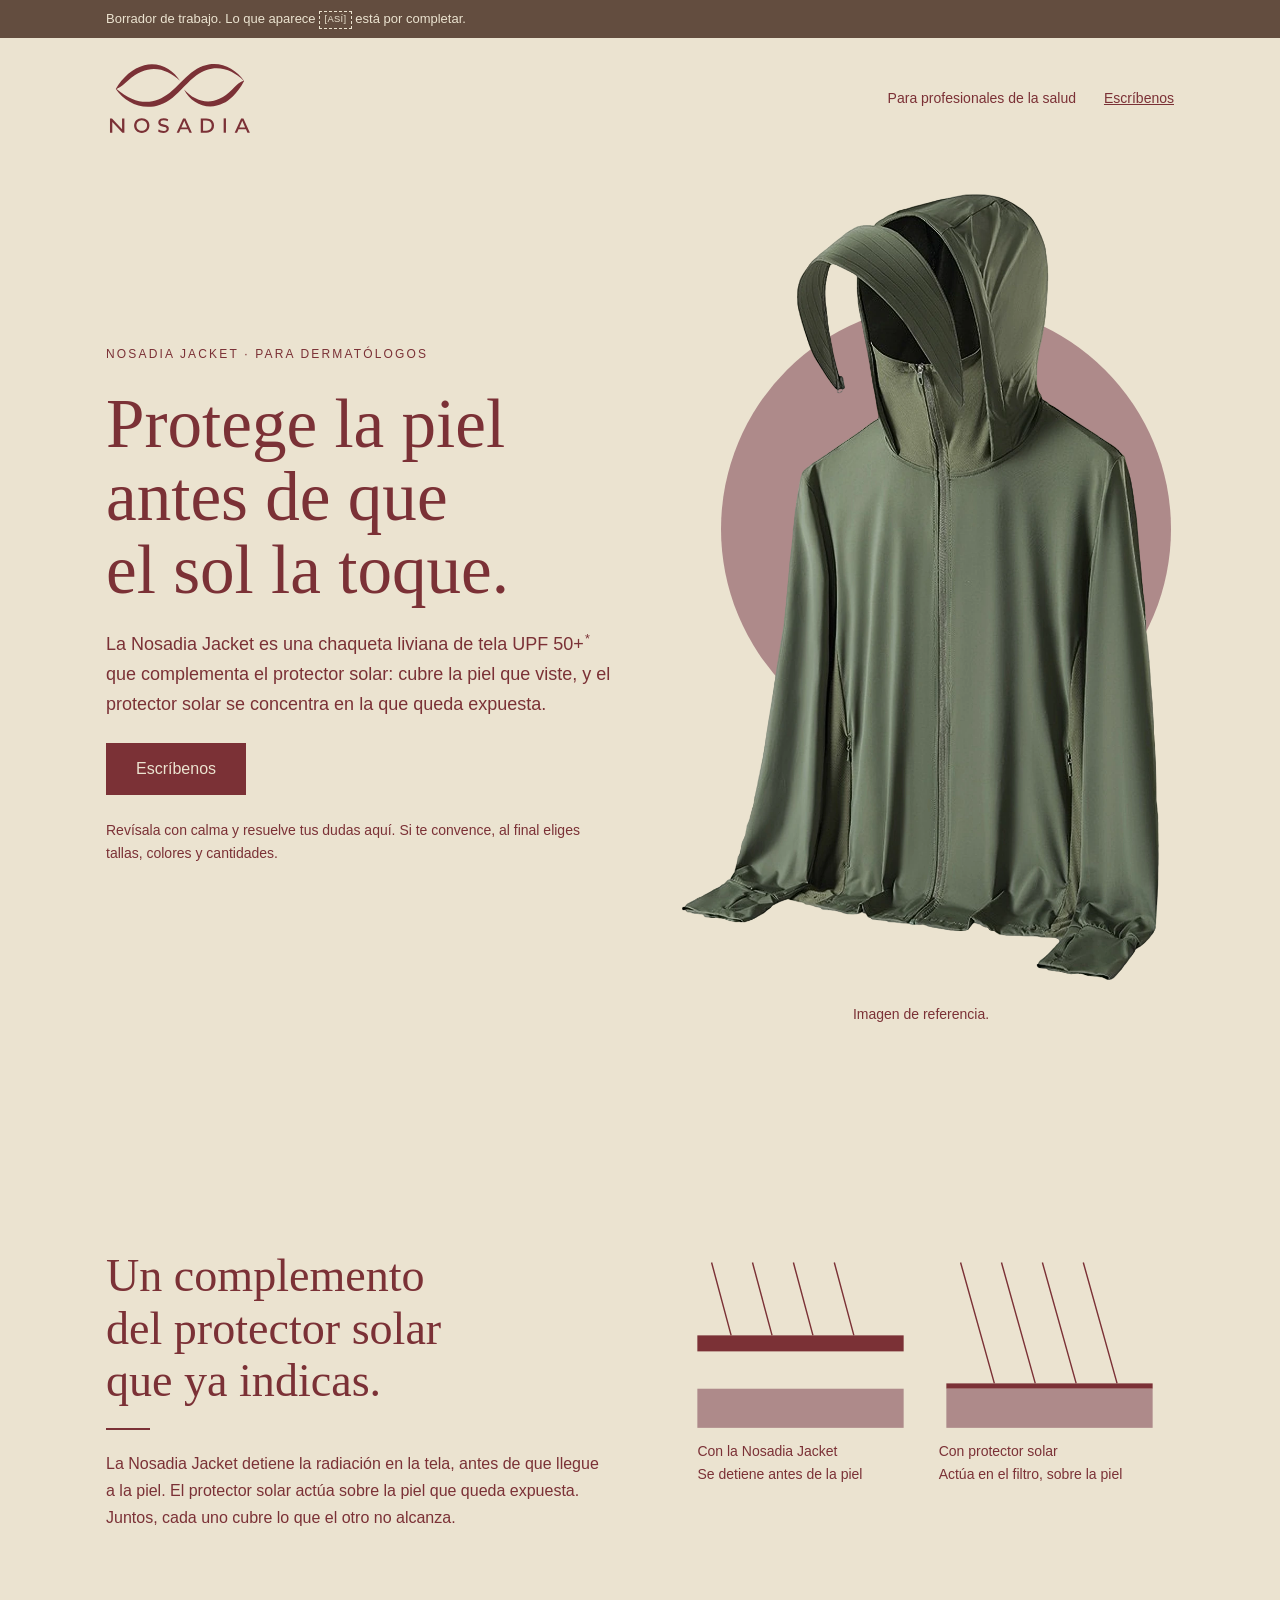
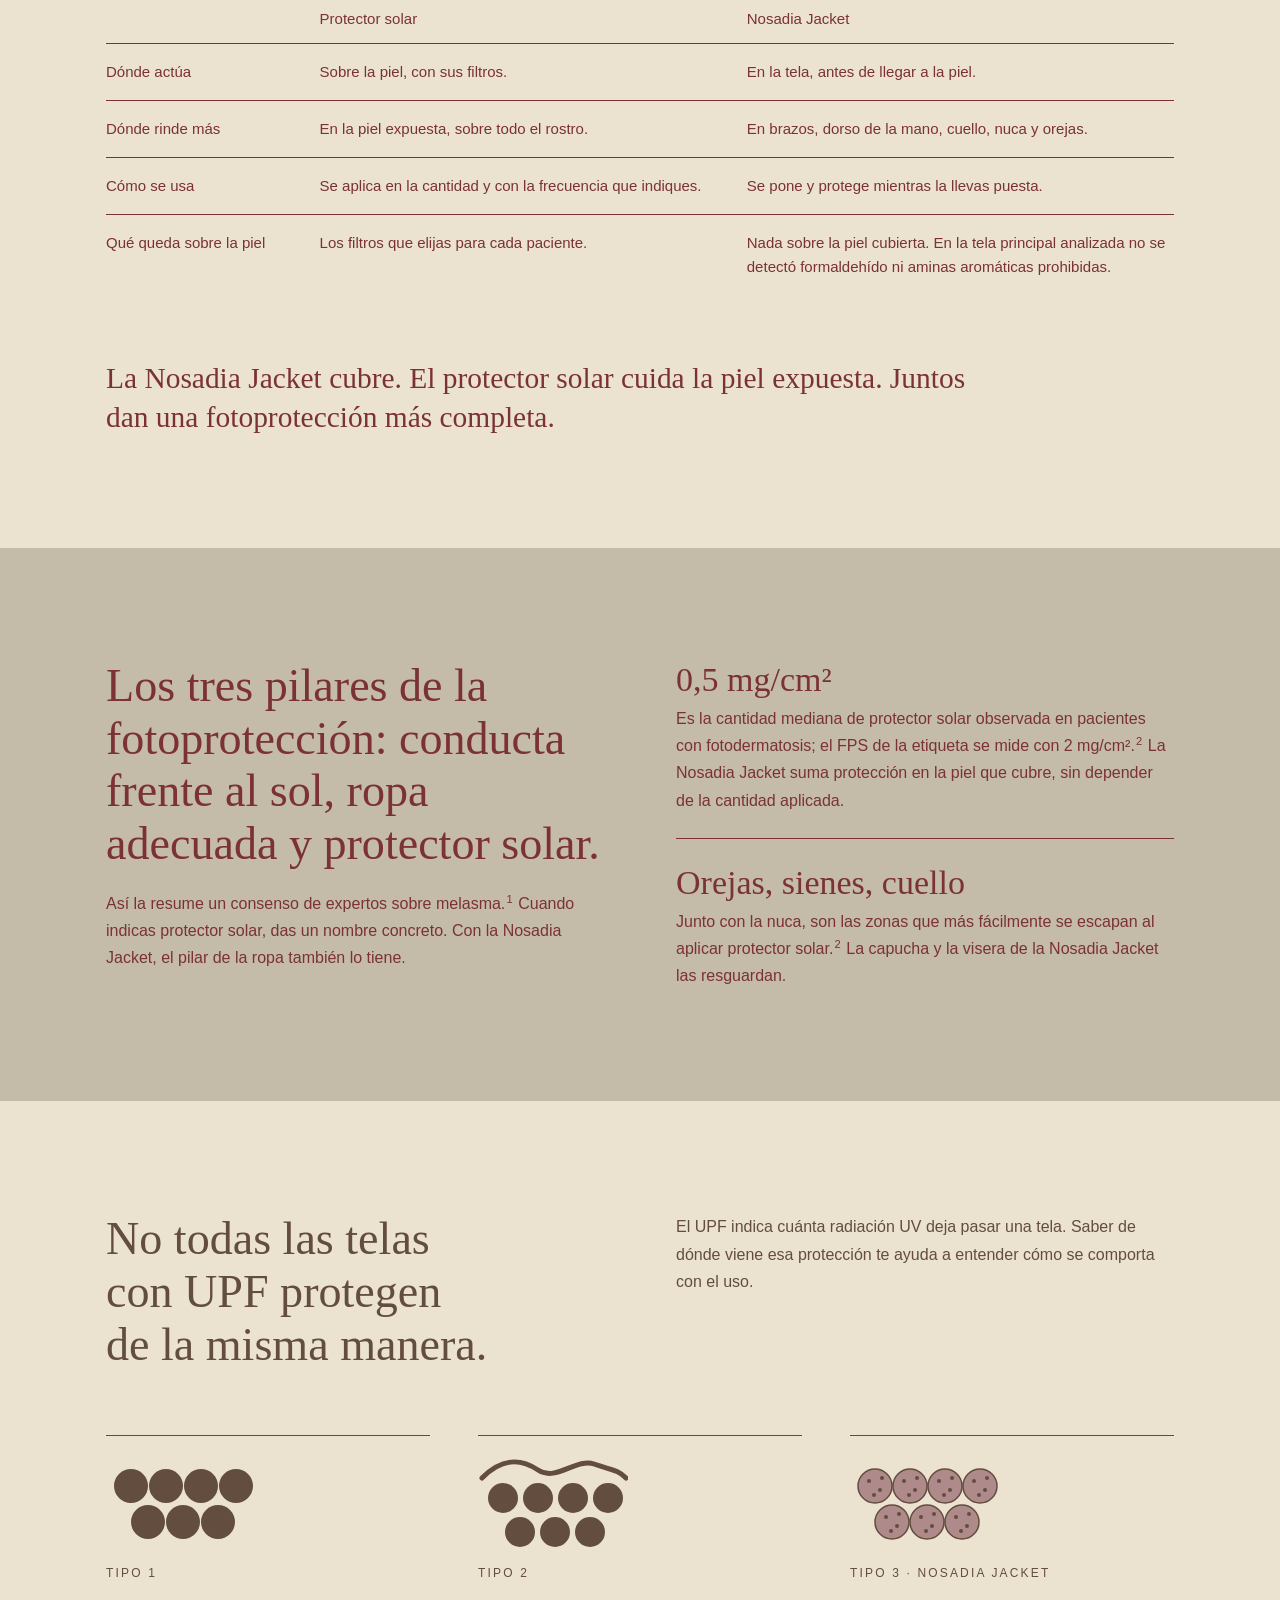
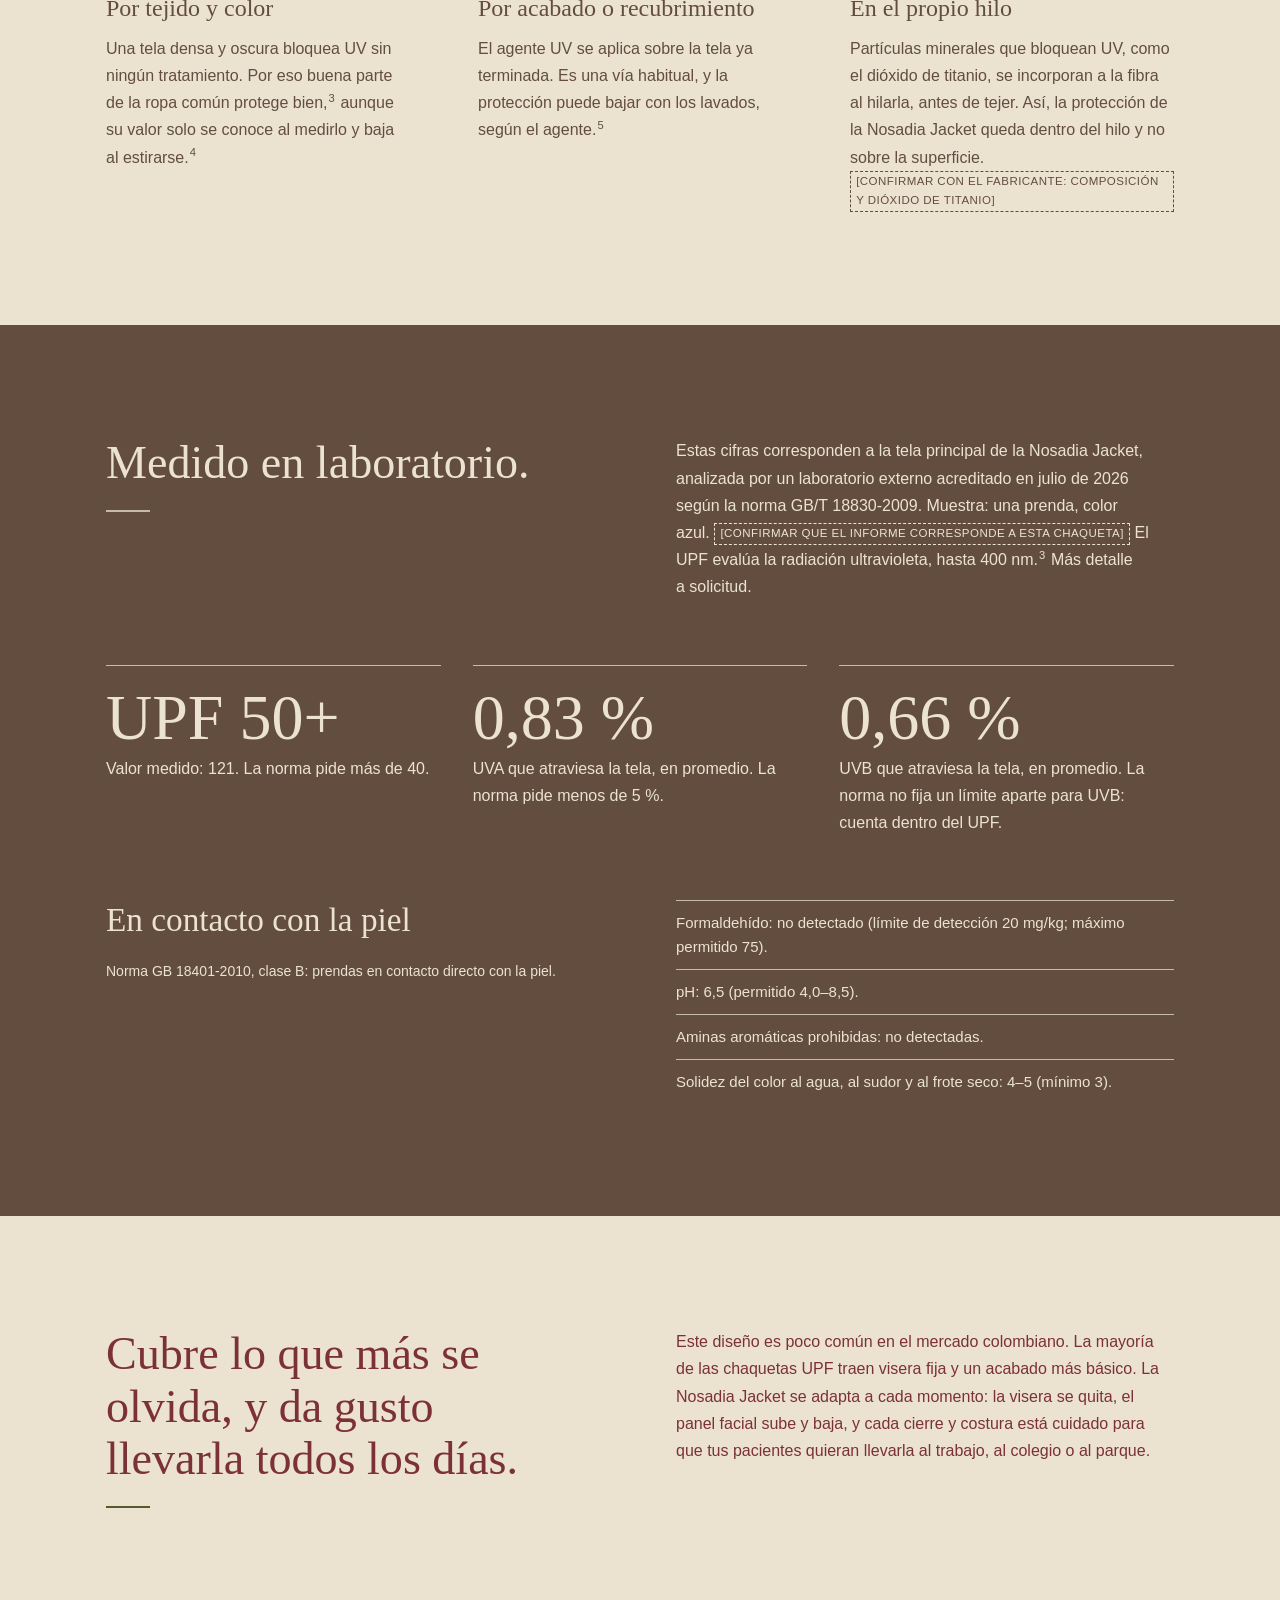
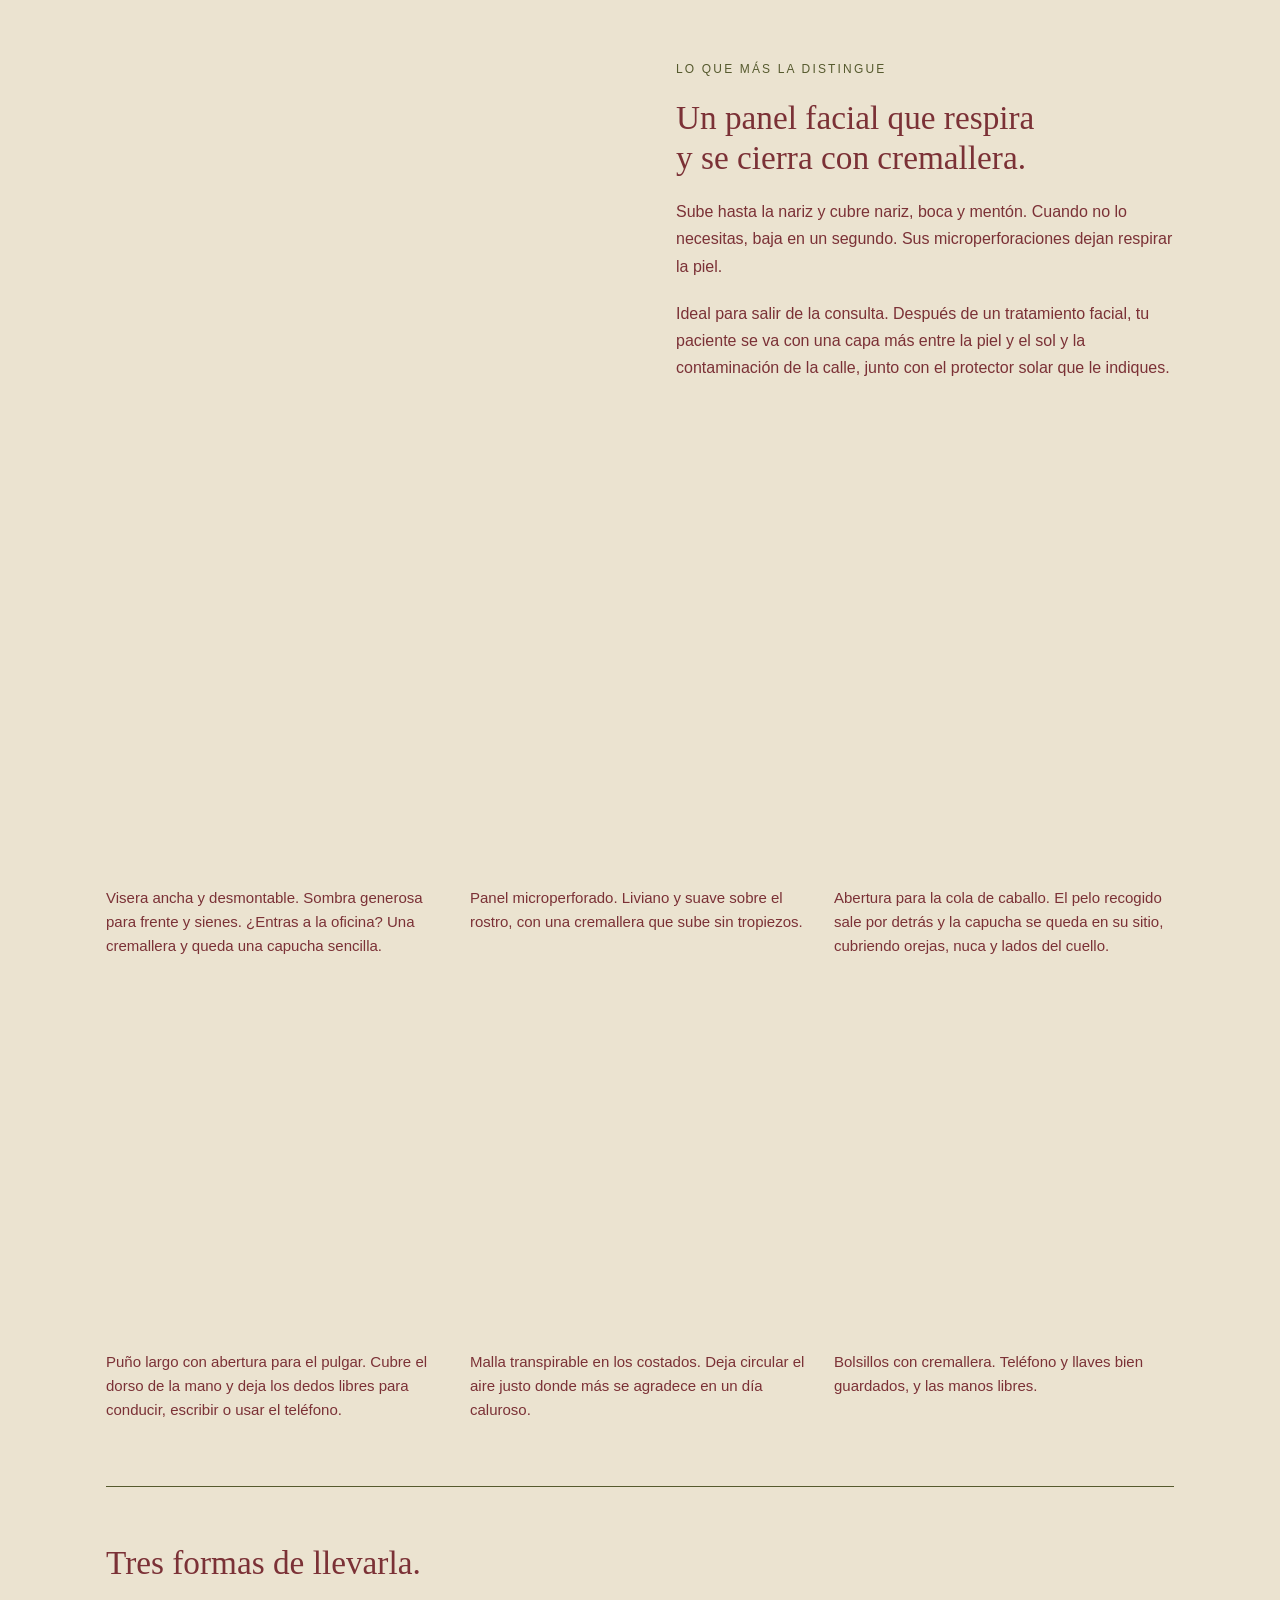
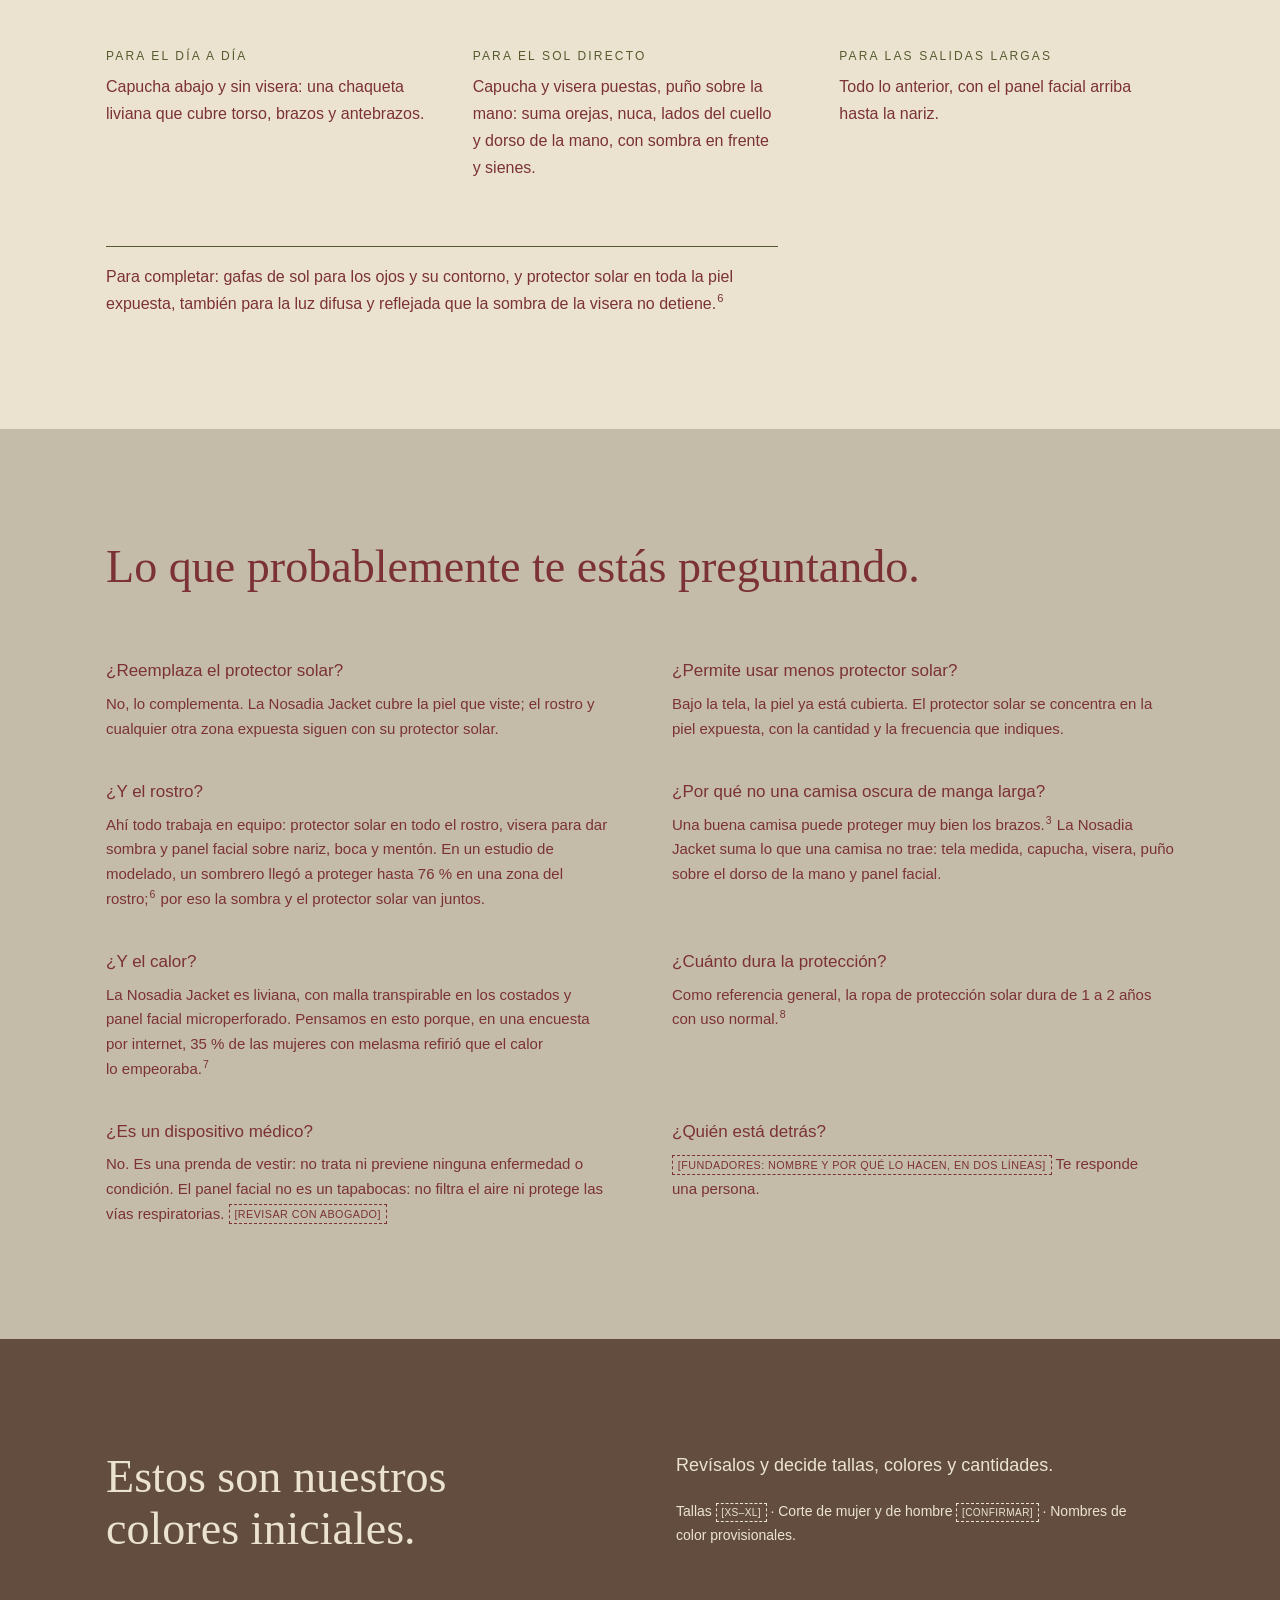
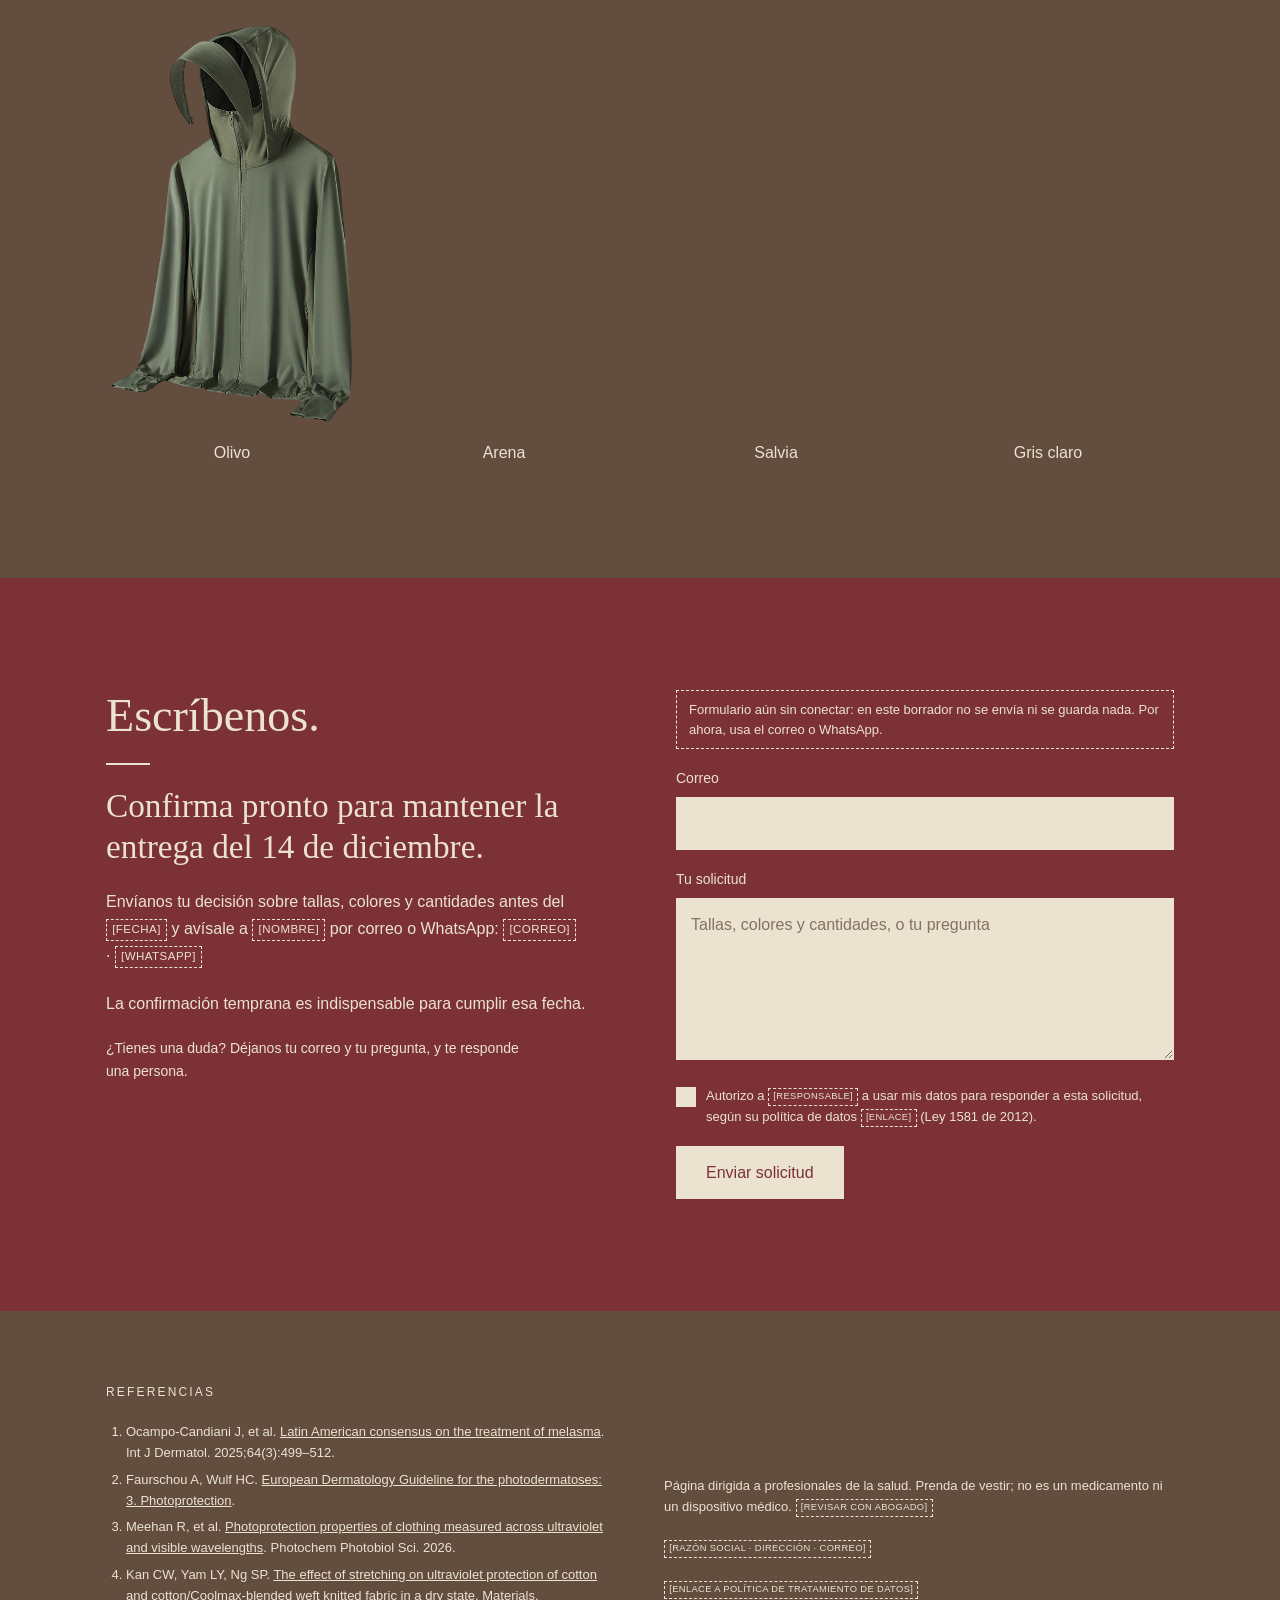
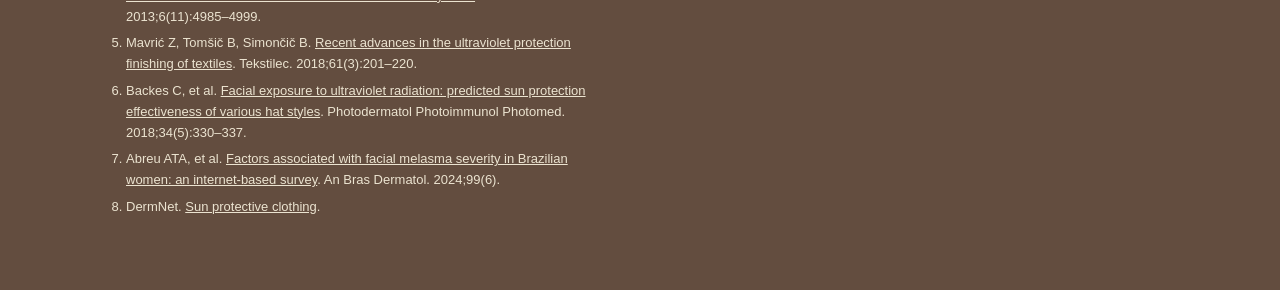
==== index.html @ ea6d2c8f "Recut the jacket photos so nothing is cut off The old cutouts shaved the outline, the hems and the c" ====
<!doctype html>
<html lang="es">
<head>
<meta charset="utf-8">
<meta name="viewport" content="width=device-width, initial-scale=1">
<meta http-equiv="Content-Security-Policy" content="default-src 'none'; style-src 'self' https://fonts.googleapis.com; font-src https://fonts.gstatic.com; img-src 'self'; base-uri 'none'; form-action 'none'">
<meta name="robots" content="noindex,nofollow,noarchive">
<title>Nosadia Jacket · Para dermatólogos · Borrador</title>
<meta name="description" content="Borrador de trabajo. La Nosadia Jacket, con tela UPF 50+, como complemento del protector solar. Para dermatólogos.">
<meta property="og:title" content="Nosadia Jacket · Para dermatólogos">
<meta property="og:description" content="Protege la piel antes de que el sol la toque. La Nosadia Jacket, un complemento del protector solar.">
<meta property="og:image" content="https://chiguirito.github.io/uv-jacket-draft/og.png">
<meta property="og:image:width" content="1200">
<meta property="og:image:height" content="630">
<meta property="og:url" content="https://chiguirito.github.io/uv-jacket-draft/">
<meta property="og:type" content="website">
<meta name="twitter:card" content="summary_large_image">
<link rel="icon" type="image/svg+xml" href="img/favicon.svg">
<link rel="preconnect" href="https://fonts.googleapis.com">
<link rel="preconnect" href="https://fonts.gstatic.com" crossorigin>
<link rel="stylesheet" href="https://fonts.googleapis.com/css2?family=Old+Standard+TT&family=Poppins:wght@400;500&display=swap">
<link rel="stylesheet" href="style.css">
</head>
<body>

<div class="draft" role="note">
  <p>Borrador de trabajo. Lo que aparece <span class="tbc">[ASÍ]</span> está por completar.</p>
</div>

<header class="site-head">
  <a href="#inicio" aria-label="Nosadia, inicio"><img src="img/logo.svg" alt="Nosadia" width="148" height="77"></a>
  <nav aria-label="Principal">
    <span>Para profesionales de la salud</span>
    <a href="#contacto">Escríbenos</a>
  </nav>
</header>

<main id="inicio">

<!-- HERO · ivory, burgundy, dusty rose -->
<section class="hero">
  <div class="hero-copy">
    <p class="label">Nosadia Jacket · Para dermatólogos</p>
    <h1>Protege la piel antes de que el sol la toque.</h1>
    <p class="lead">La Nosadia Jacket es una chaqueta liviana de tela UPF 50+<sup><a href="#datos">*</a></sup> que complementa el protector solar: cubre la piel que viste, y el protector solar se concentra en la que queda expuesta.</p>
    <a class="btn" href="#contacto">Escríbenos</a>
    <p class="small measure">Revísala con calma y resuelve tus dudas aquí. Si te convence, al final eliges tallas, colores y cantidades.</p>
  </div>
  <figure class="hero-figure">
    <div class="hero-photo">
      <img src="img/jacket-olive.webp" width="954" height="1542" alt="Nosadia Jacket en color olivo, con capucha, visera ancha y panel facial cerrado con cremallera">
    </div>
    <figcaption class="small">Imagen de referencia.</figcaption>
  </figure>
</section>

<!-- COMPLEMENT · ivory, burgundy, dusty rose -->
<section class="r-highlight" id="complemento">
  <div class="wrap stack-lg">
    <div class="split">
      <div class="stack">
        <h2 class="h2">Un complemento del protector solar que ya indicas.</h2>
        <hr class="dash">
        <p class="measure">La Nosadia Jacket detiene la radiación en la tela, antes de que llegue a la piel. El protector solar actúa sobre la piel que queda expuesta. Juntos, cada uno cubre lo que el otro no alcanza.</p>
      </div>
      <figure class="compare-fig">
        <svg viewBox="0 0 560 204" role="img" aria-label="Dos esquemas. Con la Nosadia Jacket, la radiación se detiene en la tela, antes de la piel. Con protector solar, la radiación llega hasta el filtro, sobre la piel.">
          <g stroke="#7B3136" stroke-width="1.6" fill="none">
            <path d="M40 14 62 96M86 14 108 96M132 14 154 96M178 14 200 96"></path>
            <path d="M320 14 358 150M366 14 404 150M412 14 450 150M458 14 496 150"></path>
          </g>
          <g fill="#7B3136">
            <rect x="24" y="96" width="232" height="18"></rect>
            <rect x="304" y="150" width="232" height="6"></rect>
          </g>
          <g fill="#AE8A8A">
            <rect x="24" y="156" width="232" height="44"></rect>
            <rect x="304" y="156" width="232" height="44"></rect>
          </g>
        </svg>
        <figcaption class="compare-caps small">
          <p><b>Con la Nosadia Jacket</b><br>Se detiene antes de la piel</p>
          <p><b>Con protector solar</b><br>Actúa en el filtro, sobre la piel</p>
        </figcaption>
      </figure>
    </div>

    <table class="compare">
      <thead>
        <tr><td class="corner"></td><th scope="col" class="compare-col">Protector solar</th><th scope="col" class="compare-col">Nosadia Jacket</th></tr>
      </thead>
      <tbody>
        <tr><th scope="row">Dónde actúa</th><td data-label="Protector solar">Sobre la piel, con sus filtros.</td><td data-label="Nosadia Jacket">En la tela, antes de llegar a la piel.</td></tr>
        <tr><th scope="row">Dónde rinde más</th><td data-label="Protector solar">En la piel expuesta, sobre todo el rostro.</td><td data-label="Nosadia Jacket">En brazos, dorso de la mano, cuello, nuca y orejas.</td></tr>
        <tr><th scope="row">Cómo se usa</th><td data-label="Protector solar">Se aplica en la cantidad y con la frecuencia que indiques.</td><td data-label="Nosadia Jacket">Se pone y protege mientras la llevas puesta.</td></tr>
        <tr><th scope="row">Qué queda sobre la piel</th><td data-label="Protector solar">Los filtros que elijas para cada paciente.</td><td data-label="Nosadia Jacket">Nada sobre la piel cubierta. En la tela principal analizada no se detectó formaldehído ni aminas aromáticas prohibidas.</td></tr>
      </tbody>
    </table>

    <p class="takeaway">La Nosadia Jacket cubre. El protector solar cuida la piel expuesta. Juntos dan una fotoprotección más completa.</p>
  </div>
</section>

<!-- PILLARS · oatmeal panel, burgundy -->
<section class="r-panel">
  <div class="wrap split">
    <div class="stack">
      <h2 class="h2">Los tres pilares de la fotoprotección: conducta frente al sol, ropa adecuada y protector solar.</h2>
      <p class="measure">Así la resume un consenso de expertos sobre melasma.<sup><a href="#ref-1">1</a></sup> Cuando indicas protector solar, das un nombre concreto. Con la Nosadia Jacket, el pilar de la ropa también lo tiene.</p>
    </div>
    <div>
      <div class="stat">
        <strong>0,5 mg/cm²</strong>
        <p>Es la cantidad mediana de protector solar observada en pacientes con fotodermatosis; el FPS de la etiqueta se mide con 2 mg/cm².<sup><a href="#ref-2">2</a></sup> La Nosadia Jacket suma protección en la piel que cubre, sin depender de la cantidad aplicada.</p>
      </div>
      <div class="stat">
        <strong>Orejas, sienes, cuello</strong>
        <p>Junto con la nuca, son las zonas que más fácilmente se escapan al aplicar protector solar.<sup><a href="#ref-2">2</a></sup> La capucha y la visera de la Nosadia Jacket las resguardan.</p>
      </div>
    </div>
  </div>
</section>

<!-- FABRICS · ivory, cocoa, dusty rose -->
<section class="r-soft" id="telas">
  <div class="wrap stack-lg">
    <div class="split">
      <h2 class="h2">No todas las telas con UPF protegen de la misma manera.</h2>
      <p class="measure">El UPF indica cuánta radiación UV deja pasar una tela. Saber de dónde viene esa protección te ayuda a entender cómo se comporta con el uso.</p>
    </div>
    <div class="fabrics">
      <article class="fabric">
        <svg viewBox="0 0 150 96" role="img" aria-label="Hilos sin tratamiento, muy juntos">
          <g fill="#634D3F">
            <circle cx="25" cy="30" r="17"></circle><circle cx="60" cy="30" r="17"></circle><circle cx="95" cy="30" r="17"></circle><circle cx="130" cy="30" r="17"></circle>
            <circle cx="42" cy="66" r="17"></circle><circle cx="77" cy="66" r="17"></circle><circle cx="112" cy="66" r="17"></circle>
          </g>
        </svg>
        <p class="label">Tipo 1</p>
        <h3>Por tejido y color</h3>
        <p>Una tela densa y oscura bloquea UV sin ningún tratamiento. Por eso buena parte de la ropa común protege bien,<sup><a href="#ref-3">3</a></sup> aunque su valor solo se conoce al medirlo y baja al estirarse.<sup><a href="#ref-4">4</a></sup></p>
      </article>
      <article class="fabric">
        <svg viewBox="0 0 150 96" role="img" aria-label="Hilos con una capa de recubrimiento encima de la tela">
          <path d="M4 22C24 2 42 2 60 14S98 2 116 8 140 14 148 22" fill="none" stroke="#634D3F" stroke-width="5" stroke-linecap="round"></path>
          <g fill="#634D3F">
            <circle cx="25" cy="42" r="15"></circle><circle cx="60" cy="42" r="15"></circle><circle cx="95" cy="42" r="15"></circle><circle cx="130" cy="42" r="15"></circle>
            <circle cx="42" cy="76" r="15"></circle><circle cx="77" cy="76" r="15"></circle><circle cx="112" cy="76" r="15"></circle>
          </g>
        </svg>
        <p class="label">Tipo 2</p>
        <h3>Por acabado o recubrimiento</h3>
        <p>El agente UV se aplica sobre la tela ya terminada. Es una vía habitual, y la protección puede bajar con los lavados, según el agente.<sup><a href="#ref-5">5</a></sup></p>
      </article>
      <article class="fabric">
        <svg viewBox="0 0 150 96" role="img" aria-label="Hilos con partículas minerales repartidas dentro de la fibra">
          <g fill="#AE8A8A" stroke="#634D3F" stroke-width="1.5">
            <circle cx="25" cy="30" r="17"></circle><circle cx="60" cy="30" r="17"></circle><circle cx="95" cy="30" r="17"></circle><circle cx="130" cy="30" r="17"></circle>
            <circle cx="42" cy="66" r="17"></circle><circle cx="77" cy="66" r="17"></circle><circle cx="112" cy="66" r="17"></circle>
          </g>
          <g fill="#634D3F">
            <circle cx="19" cy="25" r="2"></circle><circle cx="30" cy="34" r="2"></circle><circle cx="24" cy="39" r="2"></circle><circle cx="32" cy="22" r="2"></circle>
            <circle cx="54" cy="25" r="2"></circle><circle cx="65" cy="34" r="2"></circle><circle cx="59" cy="39" r="2"></circle><circle cx="67" cy="22" r="2"></circle>
            <circle cx="89" cy="25" r="2"></circle><circle cx="100" cy="34" r="2"></circle><circle cx="94" cy="39" r="2"></circle><circle cx="102" cy="22" r="2"></circle>
            <circle cx="124" cy="25" r="2"></circle><circle cx="135" cy="34" r="2"></circle><circle cx="129" cy="39" r="2"></circle><circle cx="137" cy="22" r="2"></circle>
            <circle cx="36" cy="61" r="2"></circle><circle cx="47" cy="70" r="2"></circle><circle cx="41" cy="75" r="2"></circle><circle cx="49" cy="58" r="2"></circle>
            <circle cx="71" cy="61" r="2"></circle><circle cx="82" cy="70" r="2"></circle><circle cx="76" cy="75" r="2"></circle><circle cx="84" cy="58" r="2"></circle>
            <circle cx="106" cy="61" r="2"></circle><circle cx="117" cy="70" r="2"></circle><circle cx="111" cy="75" r="2"></circle><circle cx="119" cy="58" r="2"></circle>
          </g>
        </svg>
        <p class="label">Tipo 3 · Nosadia Jacket</p>
        <h3>En el propio hilo</h3>
        <p>Partículas minerales que bloquean UV, como el dióxido de titanio, se incorporan a la fibra al hilarla, antes de tejer. Así, la protección de la Nosadia Jacket queda dentro del hilo y no sobre la superficie. <span class="tbc">[CONFIRMAR CON EL FABRICANTE: COMPOSICIÓN Y DIÓXIDO DE TITANIO]</span></p>
      </article>
    </div>
  </div>
</section>

<!-- DATA · cocoa, ivory, oatmeal -->
<section class="r-dark" id="datos">
  <div class="wrap stack-lg">
    <div class="split">
      <div class="stack">
        <h2 class="h2">Medido en laboratorio.</h2>
        <hr class="dash">
      </div>
      <p class="measure">Estas cifras corresponden a la tela principal de la Nosadia Jacket, analizada por un laboratorio externo acreditado en julio de 2026 según la norma GB/T 18830-2009. Muestra: una prenda, color azul. <span class="tbc">[CONFIRMAR QUE EL INFORME CORRESPONDE A ESTA CHAQUETA]</span> El UPF evalúa la radiación ultravioleta, hasta 400 nm.<sup><a href="#ref-3">3</a></sup> Más detalle a solicitud.</p>
    </div>

    <div class="figures">
      <div class="figure"><strong>UPF 50+</strong><p>Valor medido: 121. La norma pide más de 40.</p></div>
      <div class="figure"><strong>0,83&nbsp;%</strong><p>UVA que atraviesa la tela, en promedio. La norma pide menos de 5&nbsp;%.</p></div>
      <div class="figure"><strong>0,66&nbsp;%</strong><p>UVB que atraviesa la tela, en promedio. La norma no fija un límite aparte para UVB: cuenta dentro del UPF.</p></div>
    </div>

    <div class="split">
      <div class="stack">
        <h3 class="h3">En contacto con la piel</h3>
        <p class="small">Norma GB 18401-2010, clase B: prendas en contacto directo con la piel.</p>
      </div>
      <ul class="list">
        <li><b>Formaldehído:</b> no detectado (límite de detección 20 mg/kg; máximo permitido 75).</li>
        <li><b>pH:</b> 6,5 (permitido 4,0–8,5).</li>
        <li><b>Aminas aromáticas prohibidas:</b> no detectadas.</li>
        <li><b>Solidez del color al agua, al sudor y al frote seco:</b> 4–5 (mínimo 3).</li>
      </ul>
    </div>
  </div>
</section>

<!-- DESIGN · ivory, burgundy, olive -->
<section class="r-standard" id="cobertura">
  <div class="wrap stack-lg">
    <div class="split">
      <div class="stack">
        <h2 class="h2">Cubre lo que más se olvida, y da gusto llevarla todos los días.</h2>
        <hr class="dash">
      </div>
      <div class="stack">
        <p class="measure">Este diseño es poco común en el mercado colombiano. La mayoría de las chaquetas UPF traen visera fija y un acabado más básico. La Nosadia Jacket se adapta a cada momento: la visera se quita, el panel facial sube y baja, y cada cierre y costura está cuidado para que tus pacientes quieran llevarla al trabajo, al colegio o al parque.</p>
      </div>
    </div>

    <div class="split center panel-feature">
      <figure>
        <img src="img/worn-panel.webp" width="1024" height="1024" loading="lazy" alt="Mujer con la Nosadia Jacket en gris claro: levanta la visera con la mano, el pulgar pasa por la abertura del puño, el panel facial está cerrado hasta la nariz y la cola de caballo sale por detrás de la capucha">
      </figure>
      <div class="stack">
        <p class="label">Lo que más la distingue</p>
        <h3 class="h3">Un panel facial que respira y se cierra con cremallera.</h3>
        <p class="measure">Sube hasta la nariz y cubre nariz, boca y mentón. Cuando no lo necesitas, baja en un segundo. Sus microperforaciones dejan respirar la piel.</p>
        <p class="measure"><b>Ideal para salir de la consulta.</b> Después de un tratamiento facial, tu paciente se va con una capa más entre la piel y el sol y la contaminación de la calle, junto con el protector solar que le indiques.</p>
      </div>
    </div>

    <div class="details">
      <figure class="detail">
        <img src="img/detail-brim.webp" width="800" height="800" loading="lazy" alt="Visera ancha unida a la capucha con una cremallera">
        <figcaption><b>Visera ancha y desmontable.</b> Sombra generosa para frente y sienes. ¿Entras a la oficina? Una cremallera y queda una capucha sencilla.</figcaption>
      </figure>
      <figure class="detail">
        <img src="img/detail-panel.webp" width="800" height="800" loading="lazy" alt="Tela microperforada del panel facial, junto a la cremallera">
        <figcaption><b>Panel microperforado.</b> Liviano y suave sobre el rostro, con una cremallera que sube sin tropiezos.</figcaption>
      </figure>
      <figure class="detail">
        <img src="img/detail-ponytail.webp" width="800" height="800" loading="lazy" alt="Abertura con cremallera en la parte posterior de la capucha">
        <figcaption><b>Abertura para la cola de caballo.</b> El pelo recogido sale por detrás y la capucha se queda en su sitio, cubriendo orejas, nuca y lados del cuello.</figcaption>
      </figure>
      <figure class="detail">
        <img src="img/detail-cuff.webp" width="800" height="800" loading="lazy" alt="Puño largo con abertura para el pulgar">
        <figcaption><b>Puño largo con abertura para el pulgar.</b> Cubre el dorso de la mano y deja los dedos libres para conducir, escribir o usar el teléfono.</figcaption>
      </figure>
      <figure class="detail">
        <img src="img/detail-mesh.webp" width="800" height="800" loading="lazy" alt="Malla transpirable en el costado de la chaqueta, junto al cierre del bolsillo">
        <figcaption><b>Malla transpirable en los costados.</b> Deja circular el aire justo donde más se agradece en un día caluroso.</figcaption>
      </figure>
      <figure class="detail">
        <img src="img/detail-pocket.webp" width="800" height="800" loading="lazy" alt="Bolsillo con cremallera abierto, entre la tela lisa y la malla">
        <figcaption><b>Bolsillos con cremallera.</b> Teléfono y llaves bien guardados, y las manos libres.</figcaption>
      </figure>
    </div>

    <div class="stack-lg ways-block" id="niveles">
      <h3 class="h3">Tres formas de llevarla.</h3>
      <div class="ways">
        <div class="stack-sm">
          <p class="label">Para el día a día</p>
          <p>Capucha abajo y sin visera: una chaqueta liviana que cubre torso, brazos y antebrazos.</p>
        </div>
        <div class="stack-sm">
          <p class="label">Para el sol directo</p>
          <p>Capucha y visera puestas, puño sobre la mano: suma orejas, nuca, lados del cuello y dorso de la mano, con sombra en frente y sienes.</p>
        </div>
        <div class="stack-sm">
          <p class="label">Para las salidas largas</p>
          <p>Todo lo anterior, con el panel facial arriba hasta la nariz.</p>
        </div>
      </div>
      <p class="caveat"><b>Para completar:</b> gafas de sol para los ojos y su contorno, y protector solar en toda la piel expuesta, también para la luz difusa y reflejada que la sombra de la visera no detiene.<sup><a href="#ref-6">6</a></sup></p>
    </div>
  </div>
</section>

<!-- QUESTIONS · oatmeal panel, burgundy -->
<section class="r-panel" id="preguntas">
  <div class="wrap stack-lg">
    <h2 class="h2">Lo que probablemente te estás preguntando.</h2>
    <div class="qa">
      <div>
        <h3>¿Reemplaza el protector solar?</h3>
        <p>No, lo complementa. La Nosadia Jacket cubre la piel que viste; el rostro y cualquier otra zona expuesta siguen con su protector solar.</p>
      </div>
      <div>
        <h3>¿Permite usar menos protector solar?</h3>
        <p>Bajo la tela, la piel ya está cubierta. El protector solar se concentra en la piel expuesta, con la cantidad y la frecuencia que indiques.</p>
      </div>
      <div>
        <h3>¿Y el rostro?</h3>
        <p>Ahí todo trabaja en equipo: protector solar en todo el rostro, visera para dar sombra y panel facial sobre nariz, boca y mentón. En un estudio de modelado, un sombrero llegó a proteger hasta 76&nbsp;% en una zona del rostro;<sup><a href="#ref-6">6</a></sup> por eso la sombra y el protector solar van juntos.</p>
      </div>
      <div>
        <h3>¿Por qué no una camisa oscura de manga larga?</h3>
        <p>Una buena camisa puede proteger muy bien los brazos.<sup><a href="#ref-3">3</a></sup> La Nosadia Jacket suma lo que una camisa no trae: tela medida, capucha, visera, puño sobre el dorso de la mano y panel facial.</p>
      </div>
      <div>
        <h3>¿Y el calor?</h3>
        <p>La Nosadia Jacket es liviana, con malla transpirable en los costados y panel facial microperforado. Pensamos en esto porque, en una encuesta por internet, 35&nbsp;% de las mujeres con melasma refirió que el calor lo empeoraba.<sup><a href="#ref-7">7</a></sup></p>
      </div>
      <div>
        <h3>¿Cuánto dura la protección?</h3>
        <p>Como referencia general, la ropa de protección solar dura de 1 a 2 años con uso normal.<sup><a href="#ref-8">8</a></sup></p>
      </div>
      <div>
        <h3>¿Es un dispositivo médico?</h3>
        <p>No. Es una prenda de vestir: no trata ni previene ninguna enfermedad o condición. El panel facial no es un tapabocas: no filtra el aire ni protege las vías respiratorias. <span class="tbc">[REVISAR CON ABOGADO]</span></p>
      </div>
      <div>
        <h3>¿Quién está detrás?</h3>
        <p><span class="tbc">[FUNDADORES: NOMBRE Y POR QUÉ LO HACEN, EN DOS LÍNEAS]</span> Te responde una persona.</p>
      </div>
    </div>
  </div>
</section>

<!-- COLOURS · cocoa, ivory, oatmeal -->
<section class="r-dark" id="colores">
  <div class="wrap stack-lg">
    <div class="split">
      <h2 class="h2">Estos son nuestros colores iniciales.</h2>
      <div class="stack">
        <p class="lead">Revísalos y decide tallas, colores y cantidades.</p>
        <p class="small">Tallas <span class="tbc">[XS–XL]</span> · Corte de mujer y de hombre <span class="tbc">[CONFIRMAR]</span> · Nombres de color provisionales.</p>
      </div>
    </div>
    <div class="colours">
      <figure class="colour"><img src="img/jacket-olive.webp" width="954" height="1542" loading="lazy" alt="Nosadia Jacket color olivo"><figcaption>Olivo</figcaption></figure>
      <figure class="colour"><img src="img/jacket-sand.webp" width="954" height="1542" loading="lazy" alt="Nosadia Jacket color arena"><figcaption>Arena</figcaption></figure>
      <figure class="colour"><img src="img/jacket-sage.webp" width="954" height="1542" loading="lazy" alt="Nosadia Jacket color salvia"><figcaption>Salvia</figcaption></figure>
      <figure class="colour"><img src="img/jacket-grey.webp" width="954" height="1542" loading="lazy" alt="Nosadia Jacket color gris claro"><figcaption>Gris claro</figcaption></figure>
    </div>
  </div>
</section>

<!-- CONTACT · burgundy, ivory -->
<section class="r-contact" id="contacto">
  <div class="wrap split">
    <div class="stack">
      <h2 class="h2">Escríbenos.</h2>
      <hr class="dash">
      <p class="deadline">Confirma pronto para mantener la entrega del 14 de diciembre.</p>
      <p class="measure">Envíanos tu decisión sobre tallas, colores y cantidades antes del <span class="tbc">[FECHA]</span> y avísale a <span class="tbc">[NOMBRE]</span> por correo o WhatsApp: <span class="tbc">[CORREO]</span> · <span class="tbc">[WHATSAPP]</span></p>
      <p class="measure">La confirmación temprana es indispensable para cumplir esa fecha.</p>
      <p class="small measure">¿Tienes una duda? Déjanos tu correo y tu pregunta, y te responde una persona.</p>
    </div>
    <form aria-label="Formulario de contacto (aún sin conectar)">
      <p class="inactive">Formulario aún sin conectar: en este borrador no se envía ni se guarda nada. Por ahora, usa el correo o WhatsApp.</p>
      <div><label class="lab" for="f-mail">Correo</label><input class="field" id="f-mail" type="email" autocomplete="off" required></div>
      <div><label class="lab" for="f-text">Tu solicitud</label><textarea class="field" id="f-text" rows="5" placeholder="Tallas, colores y cantidades, o tu pregunta" required></textarea></div>
      <label class="consent" for="f-ok"><input id="f-ok" type="checkbox" required><span>Autorizo a <span class="tbc">[RESPONSABLE]</span> a usar mis datos para responder a esta solicitud, según su política de datos <span class="tbc">[ENLACE]</span> (Ley 1581 de 2012).</span></label>
      <button class="submit" type="button" aria-disabled="true">Enviar solicitud</button>
    </form>
  </div>
</section>

</main>

<footer class="site-foot">
  <div class="inner">
    <div class="stack">
      <h2>Referencias</h2>
      <ol>
        <li id="ref-1">Ocampo-Candiani J, et al. <a href="https://pubmed.ncbi.nlm.nih.gov/39415312/" rel="noopener">Latin American consensus on the treatment of melasma</a>. Int J Dermatol. 2025;64(3):499–512.</li>
        <li id="ref-2">Faurschou A, Wulf HC. <a href="https://www.guidelines.edf.one//uploads/attachments/cl263m8d700jplajnu2zd6jfd-photodermatoses-2010-photoprotection-gl.pdf" rel="noopener">European Dermatology Guideline for the photodermatoses: 3. Photoprotection</a>.</li>
        <li id="ref-3">Meehan R, et al. <a href="https://link.springer.com/article/10.1007/s43630-026-00997-8" rel="noopener">Photoprotection properties of clothing measured across ultraviolet and visible wavelengths</a>. Photochem Photobiol Sci. 2026.</li>
        <li id="ref-4">Kan CW, Yam LY, Ng SP. <a href="https://pmc.ncbi.nlm.nih.gov/articles/PMC5452796" rel="noopener">The effect of stretching on ultraviolet protection of cotton and cotton/Coolmax-blended weft knitted fabric in a dry state</a>. Materials. 2013;6(11):4985–4999.</li>
        <li id="ref-5">Mavrić Z, Tomšič B, Simončič B. <a href="https://doaj.org/article/4a0902d13247456e845444d9d10d05ba" rel="noopener">Recent advances in the ultraviolet protection finishing of textiles</a>. Tekstilec. 2018;61(3):201–220.</li>
        <li id="ref-6">Backes C, et al. <a href="https://researchportal.lih.lu/en/publications/facial-exposure-to-ultraviolet-radiation-predicted-sun-protection/" rel="noopener">Facial exposure to ultraviolet radiation: predicted sun protection effectiveness of various hat styles</a>. Photodermatol Photoimmunol Photomed. 2018;34(5):330–337.</li>
        <li id="ref-7">Abreu ATA, et al. <a href="https://new.scielo.br/j/abd/a/LGWmq3KcDpvDxTyfcsRMs6j/?lang=en" rel="noopener">Factors associated with facial melasma severity in Brazilian women: an internet-based survey</a>. An Bras Dermatol. 2024;99(6).</li>
        <li id="ref-8">DermNet. <a href="https://dermnetnz.org/topics/sun-protective-clothing" rel="noopener">Sun protective clothing</a>.</li>
      </ol>
    </div>
    <div class="stack">
      <img src="img/logo-ivory.svg" alt="Nosadia" width="140" height="73" loading="lazy">
      <p>Página dirigida a profesionales de la salud. Prenda de vestir; no es un medicamento ni un dispositivo médico. <span class="tbc">[REVISAR CON ABOGADO]</span></p>
      <p><span class="tbc">[RAZÓN SOCIAL · DIRECCIÓN · CORREO]</span></p>
      <p><span class="tbc">[ENLACE A POLÍTICA DE TRATAMIENTO DE DATOS]</span></p>
    </div>
  </div>
</footer>

</body>
</html>
---- style.css ----
/* Nosadia palette guide v1.1. One approved three-colour recipe per section.
   Text only in burgundy, cocoa or olive on light grounds, ivory on dark ones.
   Dusty rose and oatmeal are shapes and panels, never text. No pure black or white. */
:root{
  --burgundy:#7B3136; --olive:#565A2E; --cocoa:#634D3F; --ivory:#EBE3D0;
  --rose:#AE8A8A; --oatmeal:#C4BCA9;
  --pad:clamp(20px,5vw,56px); --sect:clamp(64px,9vw,112px);
  --serif:"Old Standard TT",Didot,"Bodoni 72",Georgia,serif;
  --sans:Poppins,"Helvetica Neue",Arial,sans-serif;
}
*{box-sizing:border-box}
html{scroll-behavior:smooth;-webkit-text-size-adjust:100%}
@media (prefers-reduced-motion:reduce){html{scroll-behavior:auto}}
body{margin:0;background:var(--ivory);color:var(--burgundy);font:400 16px/1.7 var(--sans)}
a{color:inherit}
h1,h2,h3{font-weight:400;margin:0;text-wrap:balance}
p{margin:0;text-wrap:pretty}
img,svg{display:block;max-width:100%;height:auto}
figure{margin:0}
:focus-visible{outline:2px solid currentColor;outline-offset:3px}
.svg-defs{position:absolute;width:0;height:0;overflow:hidden}

.tbc{display:inline-block;border:1px dashed currentColor;padding:0 .45em;font-size:.72em;line-height:1.7;letter-spacing:.04em;vertical-align:.08em}
sup{line-height:0;font-size:.7em}
sup a{text-decoration:none;padding:0 .1em}
sup a:hover{text-decoration:underline}

.wrap{max-width:1180px;margin:0 auto;padding:var(--sect) var(--pad)}
.stack{display:flex;flex-direction:column;gap:20px}
.stack-lg{display:flex;flex-direction:column;gap:clamp(40px,6vw,64px)}
.split{display:grid;grid-template-columns:repeat(auto-fit,minmax(min(400px,100%),1fr));gap:clamp(32px,6vw,72px)}
.split.center{align-items:center}
.h2{font-family:var(--serif);font-size:clamp(2rem,3.6vw,3.1rem);line-height:1.14}
.h3{font-family:var(--serif);font-size:clamp(1.6rem,2.6vw,2.2rem);line-height:1.2}
.dash{width:44px;height:2px;background:currentColor;border:0;margin:0}
.label{font-size:12px;font-weight:500;letter-spacing:.18em;text-transform:uppercase;line-height:1.5}
.measure{max-width:34em}
.small{font-size:14px;line-height:1.65}

/* Section recipes */
.r-standard{background:var(--ivory);color:var(--burgundy)}
.r-standard .label,.r-standard .dash{color:var(--olive)}
.r-highlight{background:var(--ivory);color:var(--burgundy)}
.r-soft{background:var(--ivory);color:var(--cocoa)}
.r-panel{background:var(--oatmeal);color:var(--burgundy)}
.r-dark{background:var(--cocoa);color:var(--ivory)}
.r-dark .dash{color:var(--oatmeal)}
.r-contact{background:var(--burgundy);color:var(--ivory)}

/* Draft banner */
.draft{background:var(--cocoa);color:var(--ivory);font-size:13px;line-height:1.5}
.draft p{max-width:1180px;margin:0 auto;padding:9px var(--pad)}

/* Header */
.site-head{max-width:1180px;margin:0 auto;padding:22px var(--pad);display:flex;flex-wrap:wrap;gap:10px 28px;align-items:center;justify-content:space-between}
.site-head img{width:148px}
.site-head nav{display:flex;flex-wrap:wrap;gap:0 28px;align-items:center;font-size:14px}
.site-head a{font-weight:500;min-height:44px;display:inline-flex;align-items:center}

/* Hero */
.hero{max-width:1180px;margin:0 auto;padding:clamp(8px,2vw,24px) var(--pad) var(--sect);display:grid;grid-template-columns:repeat(auto-fit,minmax(min(440px,100%),1fr));gap:clamp(24px,5vw,56px);align-items:center}
.hero-copy{display:flex;flex-direction:column;gap:24px}
.hero h1{font-family:var(--serif);font-size:clamp(2.6rem,5.4vw,4.6rem);line-height:1.06}
.lead{font-size:18px;line-height:1.65;max-width:30em}
.btn{display:inline-flex;align-items:center;justify-content:center;min-height:50px;padding:12px 30px;background:var(--burgundy);color:var(--ivory);font-weight:500;text-decoration:none;align-self:flex-start}
.btn:hover{background:var(--cocoa)}
.hero-figure{position:relative;display:flex;flex-direction:column;align-items:center;gap:12px}
.hero-photo{position:relative;width:min(100%,500px)}
.hero-photo::before{content:"";position:absolute;left:10%;right:0;top:15%;aspect-ratio:1;border-radius:50%;background:var(--rose)}
.hero-photo img{position:relative;width:100%}

/* Complement */
.compare-fig svg{width:100%}
.compare-caps{display:grid;grid-template-columns:1fr 1fr;gap:6%;padding:8px 4.3% 0}
table{width:100%;border-collapse:collapse;font-size:15px;line-height:1.6}
th{text-align:left;font-weight:500;vertical-align:bottom;padding:12px 18px 12px 0}
td{vertical-align:top;padding:16px 18px 16px 0;border-top:1px solid currentColor}
tbody th{border-top:1px solid currentColor;vertical-align:top;padding-top:16px;width:20%}
th:last-child,td:last-child{padding-right:0}
td.corner{border:0}
.compare-col{width:40%}
.takeaway{font-family:var(--serif);font-size:clamp(1.4rem,2.3vw,1.9rem);line-height:1.3;max-width:30em}
@media (max-width:680px){
  table.compare,table.compare tbody,table.compare tr,table.compare th,table.compare td{display:block;width:auto}
  table.compare thead{display:none}
  table.compare tr{padding:16px 0;border-top:1px solid currentColor}
  table.compare tbody th{border:0;padding:0 0 8px}
  table.compare td{border:0;padding:0 0 12px}
  table.compare td::before{content:attr(data-label);display:block;font-size:12px;font-weight:500;letter-spacing:.12em;text-transform:uppercase}
}

/* The gap */
.stat{display:flex;flex-direction:column;gap:6px;padding:24px 0;border-top:1px solid currentColor}
.stat:first-child{padding-top:0;border-top:0}
.stat:last-child{padding-bottom:0}
.stat strong{font-family:var(--serif);font-weight:400;font-size:34px;line-height:1.15}

/* Fabrics */
.fabrics{display:grid;grid-template-columns:repeat(auto-fit,minmax(min(280px,100%),1fr));gap:40px clamp(24px,4vw,48px)}
.fabric{display:flex;flex-direction:column;gap:12px;border-top:1px solid currentColor;padding-top:20px}
.fabric svg{width:150px}
.fabric h3{font-family:var(--serif);font-size:24px;line-height:1.2}

/* Data */
.figures{display:grid;grid-template-columns:repeat(auto-fit,minmax(min(220px,100%),1fr));gap:32px}
.figure{display:flex;flex-direction:column;gap:4px;border-top:1px solid var(--oatmeal);padding-top:18px}
.figure strong{font-family:var(--serif);font-weight:400;font-size:clamp(2.8rem,5vw,4rem);line-height:1.05}
.list{list-style:none;margin:0;padding:0;font-size:15px;line-height:1.6}
.list li{padding:10px 0;border-top:1px solid var(--oatmeal)}
.list b{font-weight:500}

/* Colours */
.colours{display:grid;grid-template-columns:repeat(auto-fit,minmax(min(200px,46%),1fr));gap:32px 20px}
.colour{display:flex;flex-direction:column;gap:12px;align-items:center;text-align:center}
.colour img{width:100%;max-width:260px}

/* Design */
b{font-weight:500}
.stack-sm{display:flex;flex-direction:column;gap:8px}
.panel-feature img{width:100%}
.details{display:grid;grid-template-columns:repeat(auto-fit,minmax(min(280px,100%),1fr));gap:40px 24px}
.detail{display:flex;flex-direction:column;gap:12px}
.detail img{width:100%;aspect-ratio:1;object-fit:cover}
.detail figcaption{font-size:15px;line-height:1.6}
.ways-block{border-top:1px solid var(--olive);padding-top:clamp(36px,5vw,56px)}
.ways{display:grid;grid-template-columns:repeat(auto-fit,minmax(min(260px,100%),1fr));gap:32px}
.caveat{border-top:1px solid var(--olive);padding-top:16px;max-width:42em}

/* Questions */
.qa{display:grid;grid-template-columns:repeat(auto-fit,minmax(min(400px,100%),1fr));gap:36px clamp(28px,5vw,64px)}
.qa h3{font-size:17px;font-weight:500;margin-bottom:6px}
.qa p{font-size:15px;line-height:1.65}

/* Contact */
form{display:flex;flex-direction:column;gap:18px}
.lab{display:block;margin-bottom:6px;font-size:14px;font-weight:500}
.field{width:100%;min-height:50px;padding:12px 14px;background:var(--ivory);color:var(--burgundy);border:1px solid var(--ivory);border-radius:0;font:inherit;font-size:16px}
textarea.field{min-height:150px;resize:vertical}
.consent{display:flex;gap:10px;align-items:flex-start;font-size:13px;line-height:1.6}
.consent input{appearance:none;-webkit-appearance:none;width:20px;height:20px;flex:none;margin:1px 0 0;background:var(--ivory);border:1px solid var(--ivory);border-radius:0;cursor:pointer}
.consent input:checked{box-shadow:inset 0 0 0 4px var(--ivory);background:var(--burgundy)}
.field::placeholder{color:var(--cocoa);opacity:.75}
.deadline{font-family:var(--serif);font-size:clamp(1.5rem,2.6vw,2.1rem);line-height:1.25}
.submit{background:var(--ivory);color:var(--burgundy);border:0;padding:13px 30px;font:inherit;font-weight:500;min-height:50px;cursor:not-allowed;align-self:flex-start}
.inactive{font-size:13px;line-height:1.5;border:1px dashed currentColor;padding:9px 12px}

/* Footer */
.site-foot{background:var(--cocoa);color:var(--ivory)}
.site-foot .inner{max-width:1180px;margin:0 auto;padding:clamp(48px,7vw,72px) var(--pad);display:grid;grid-template-columns:repeat(auto-fit,minmax(min(400px,100%),1fr));gap:48px;font-size:13px;line-height:1.6}
.site-foot h2{font-size:12px;font-weight:500;letter-spacing:.18em;text-transform:uppercase}
.site-foot ol{margin:0;padding-left:20px;display:flex;flex-direction:column;gap:6px}
.site-foot li{scroll-margin-top:16px}
.site-foot img{width:140px}
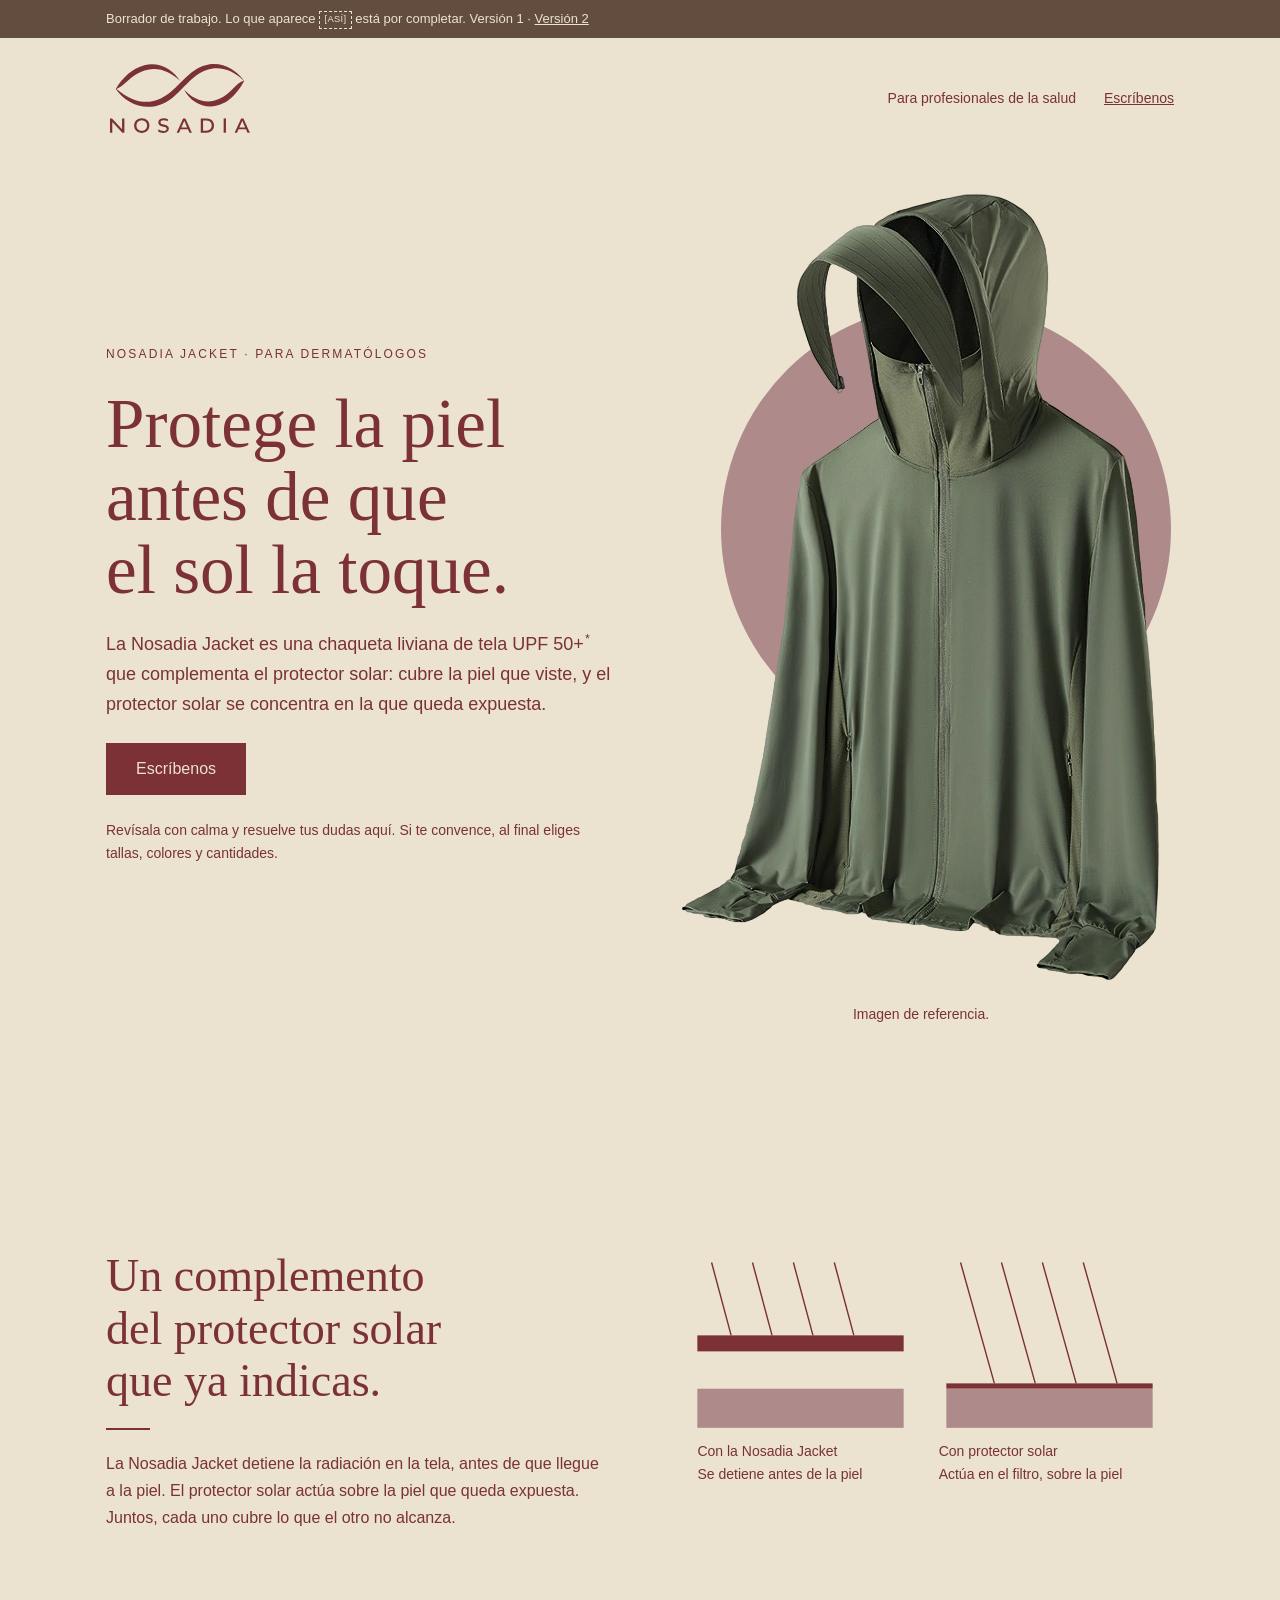
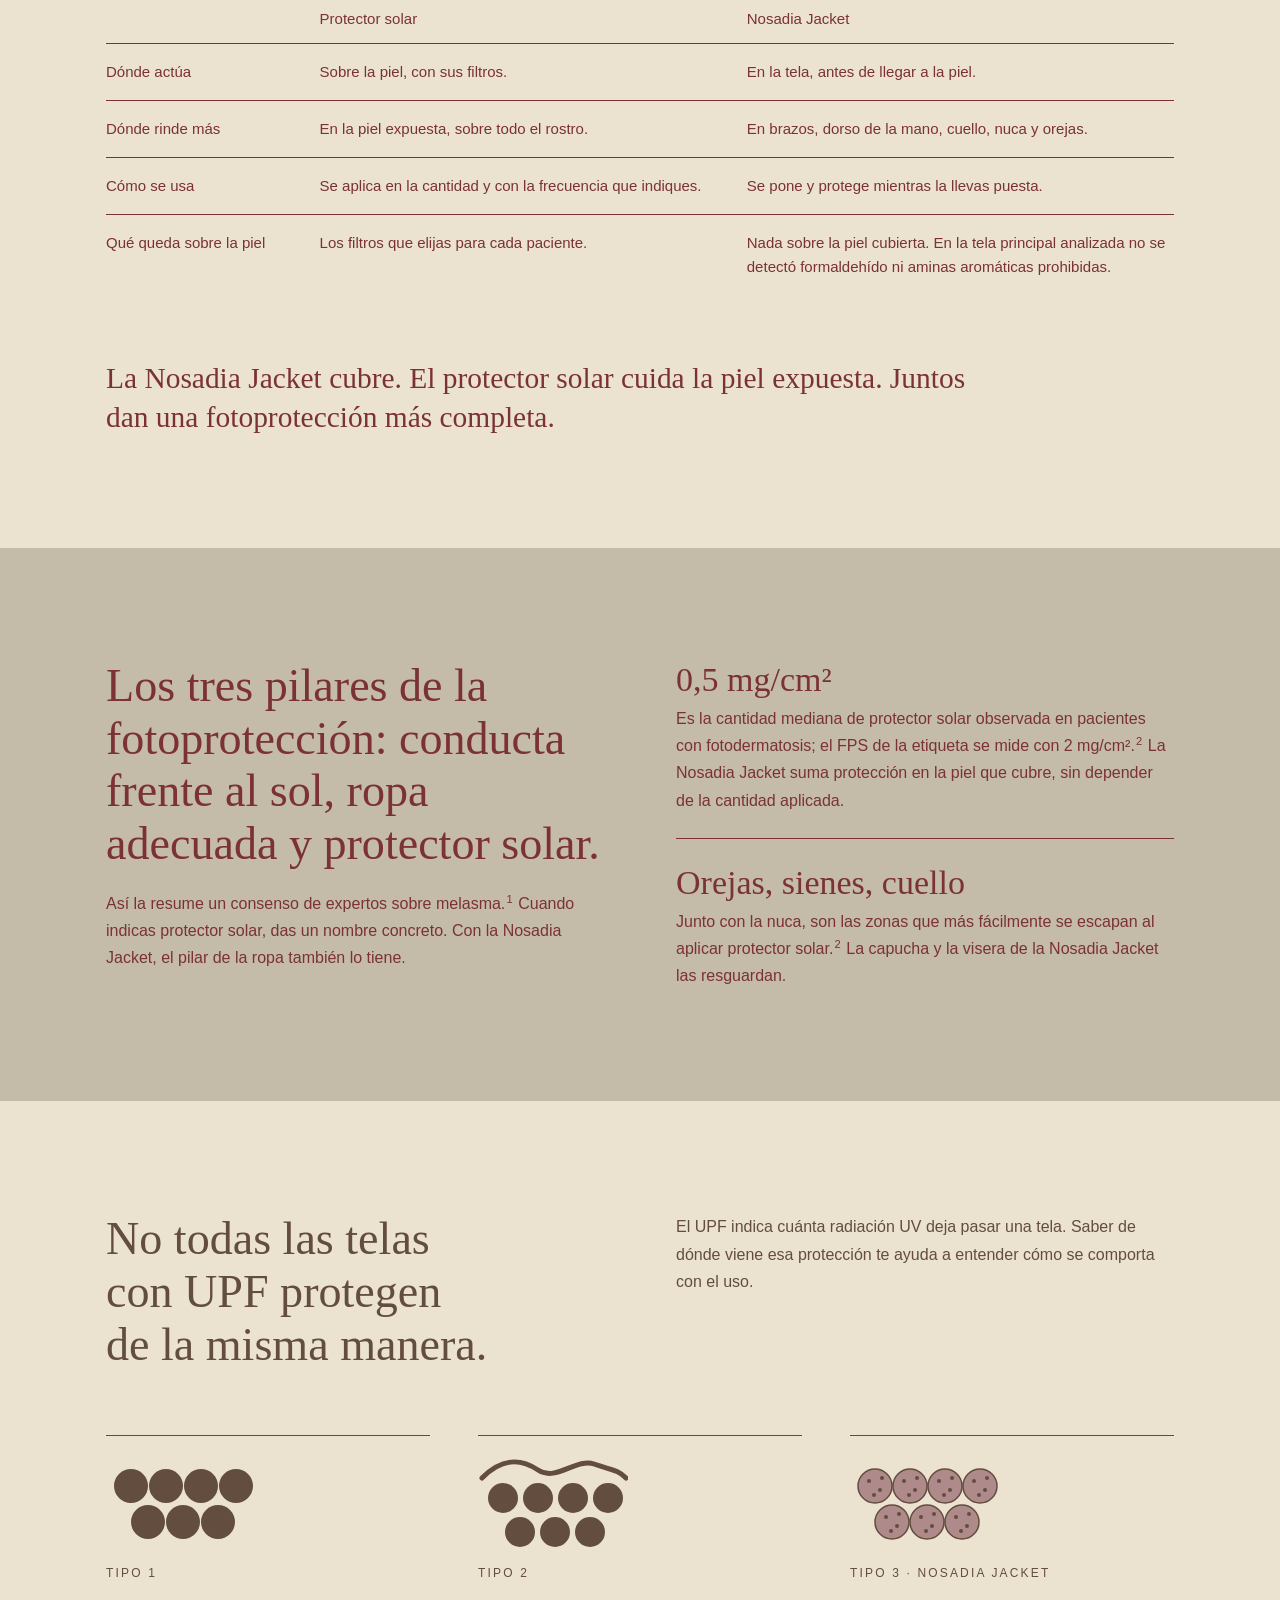
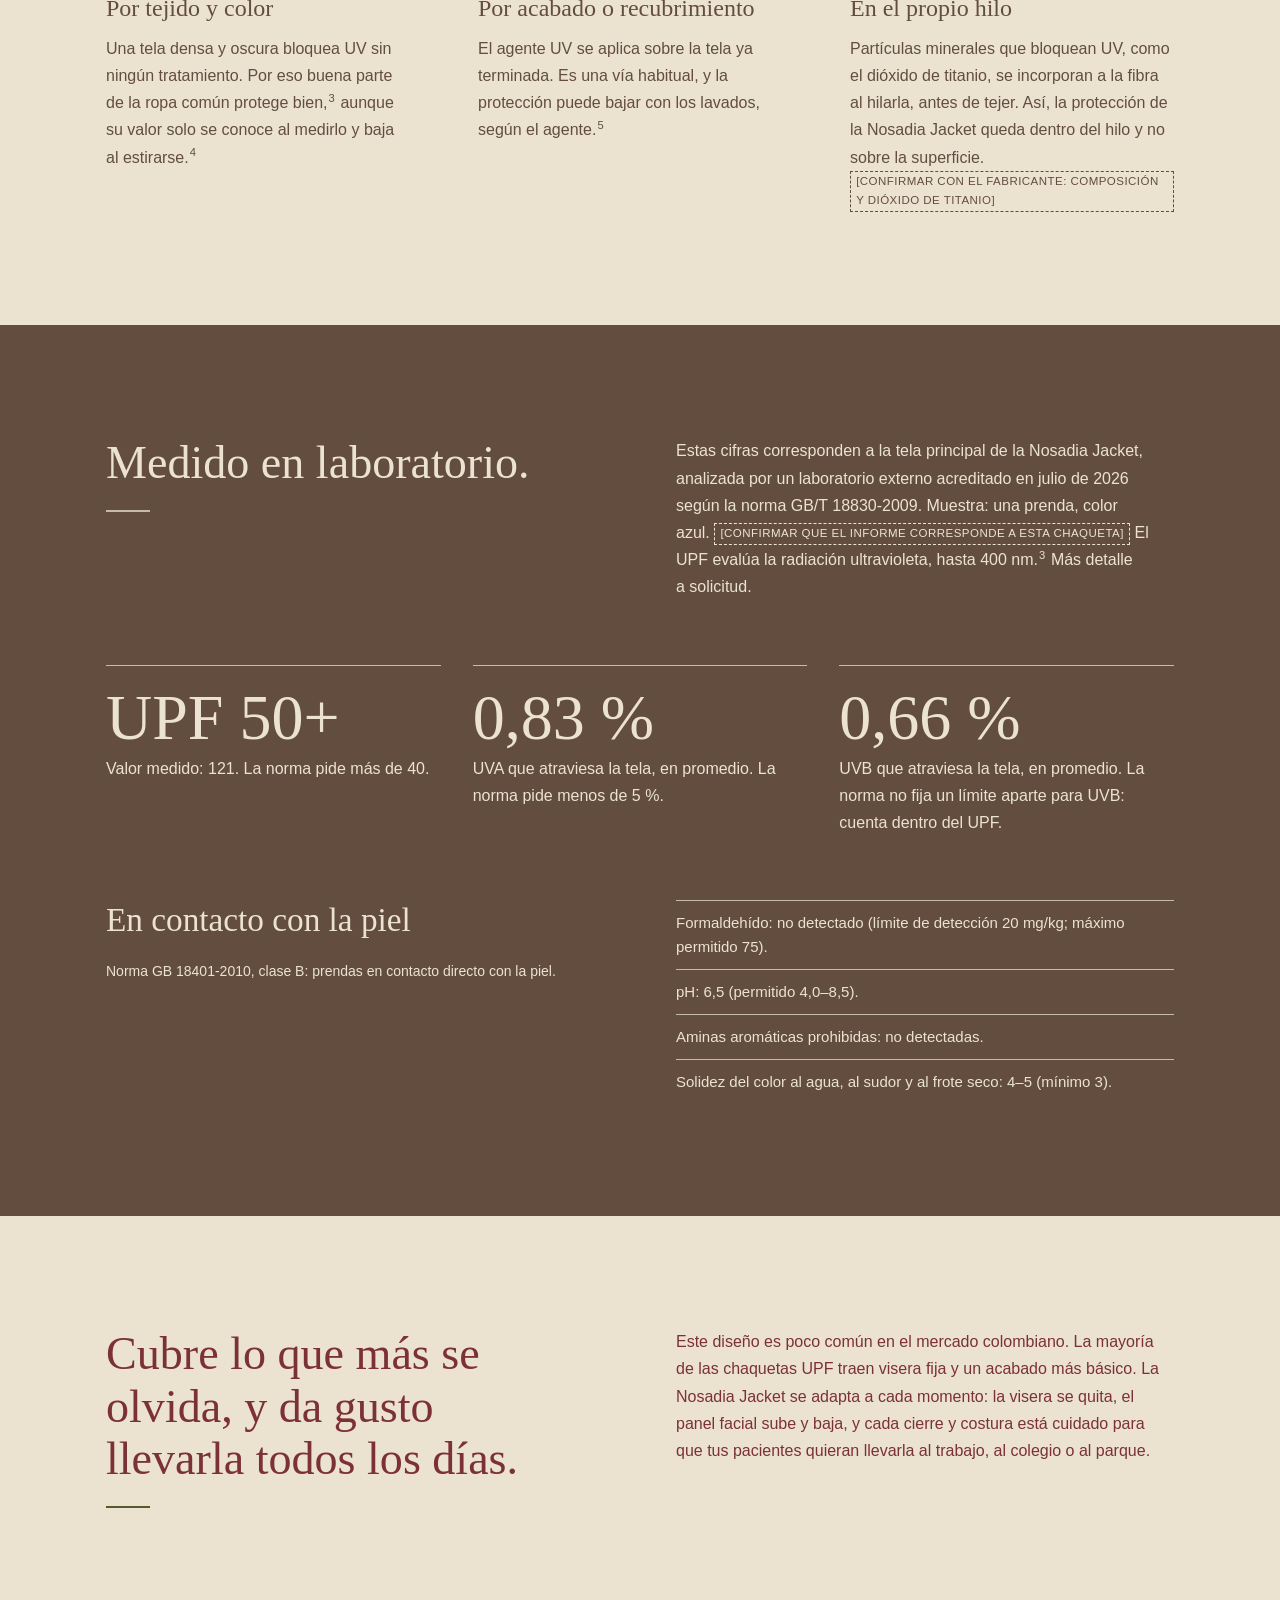
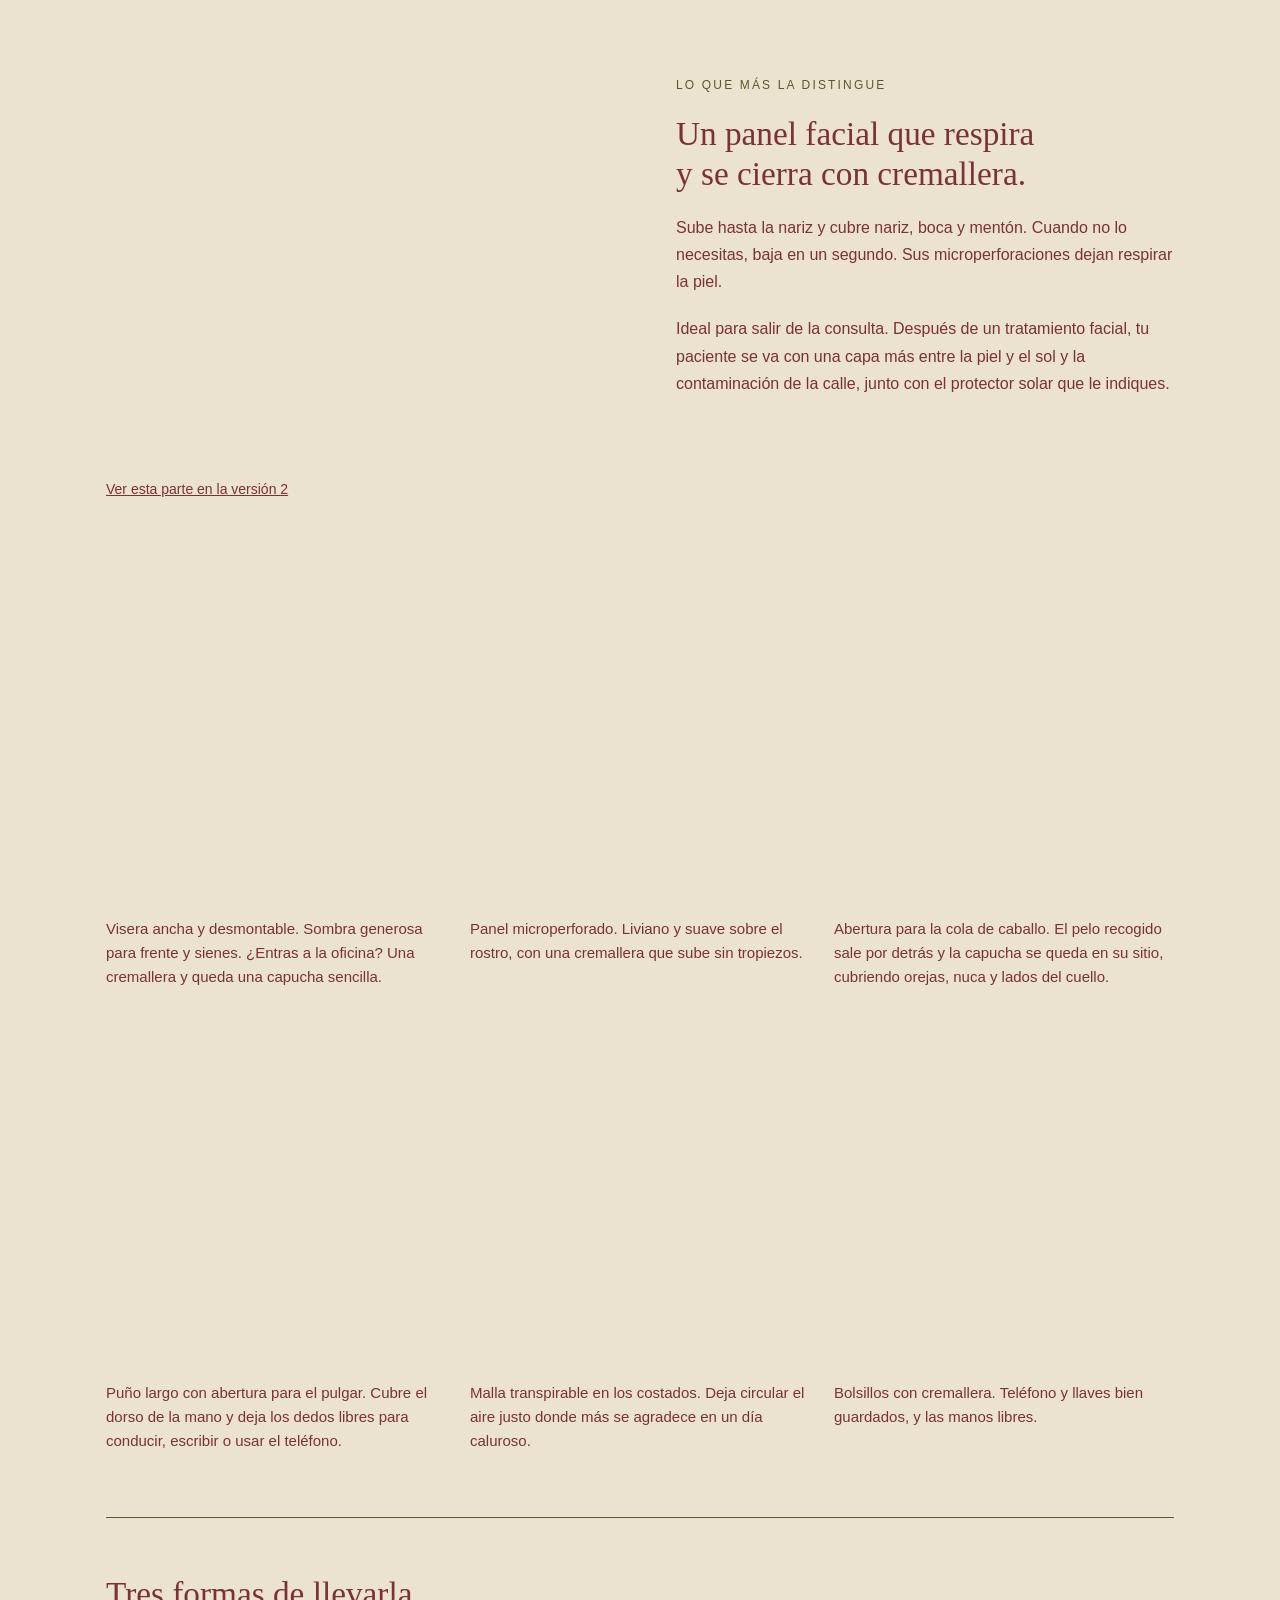
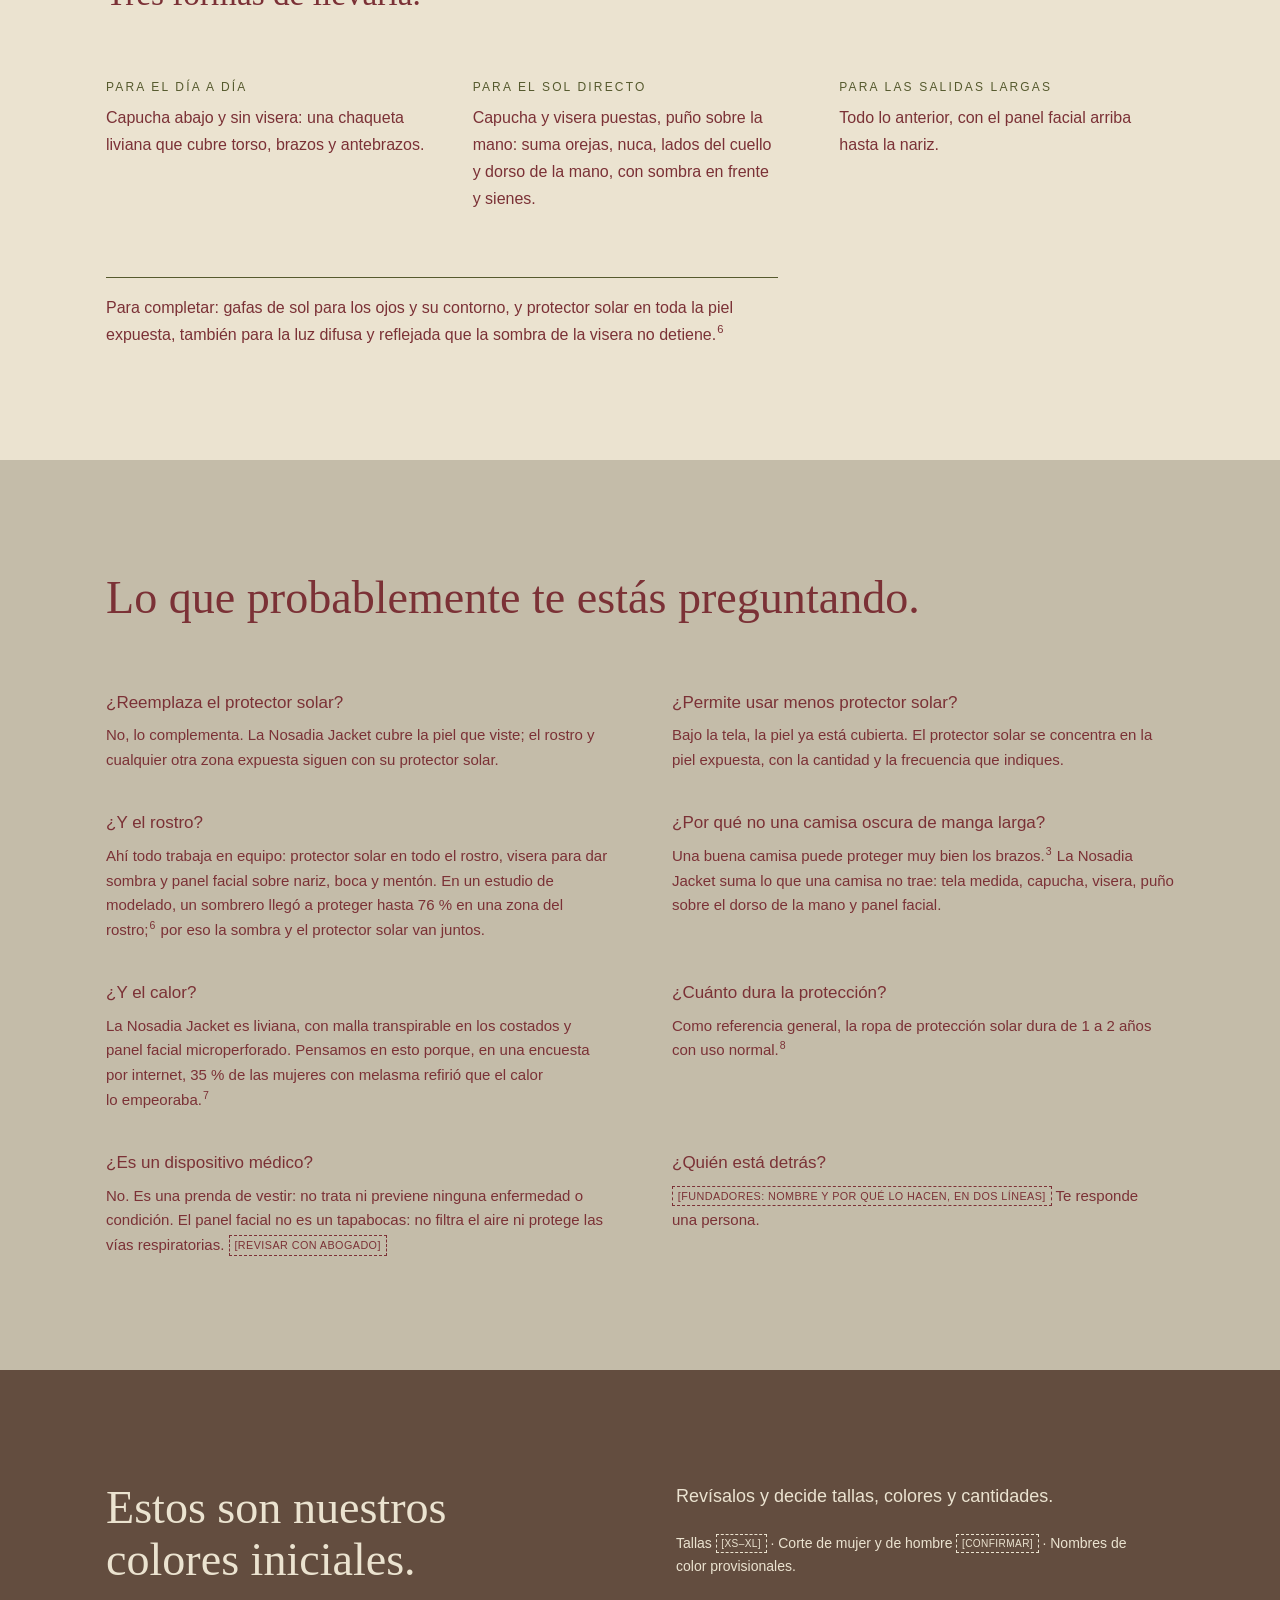
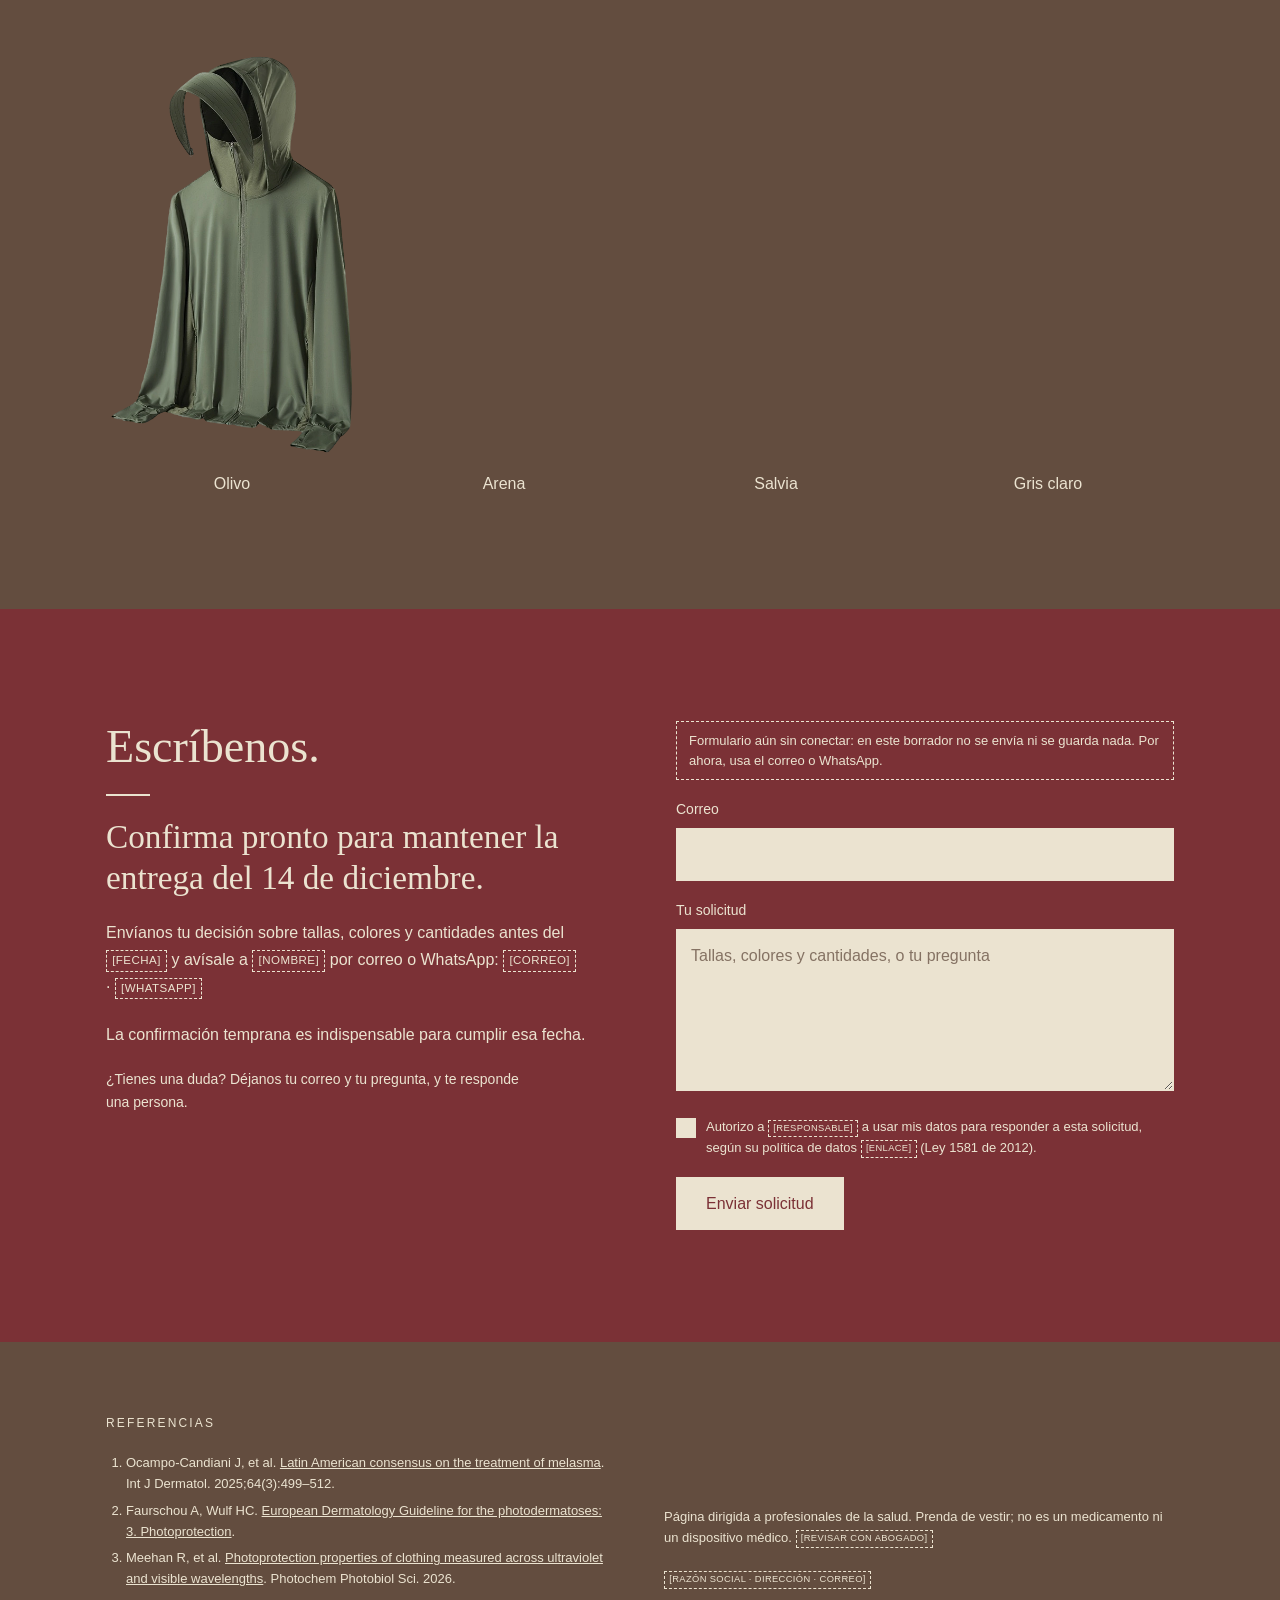
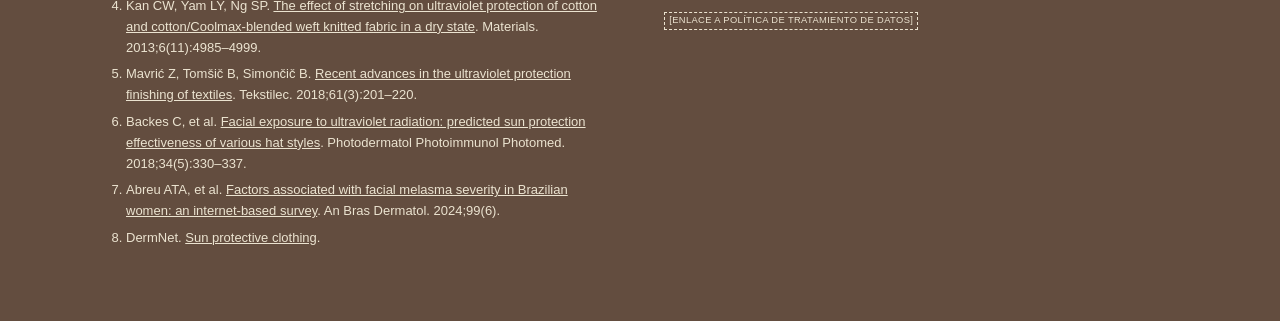
==== commit 8c5ccdad: "Add version 2 of the page to compare with the first Version 2 lives in /v2/ and leads with the worn " ====
--- a/index.html
+++ b/index.html
@@ -24,7 +24,7 @@
 <body>
 
 <div class="draft" role="note">
-  <p>Borrador de trabajo. Lo que aparece <span class="tbc">[ASÍ]</span> está por completar.</p>
+  <p>Borrador de trabajo. Lo que aparece <span class="tbc">[ASÍ]</span> está por completar. <span class="versions"><b aria-current="page">Versión 1</b> · <a href="v2/">Versión 2</a></span></p>
 </div>
 
 <header class="site-head">
@@ -221,9 +221,10 @@
       </div>
     </div>
 
-    <div class="split center panel-feature">
-      <figure>
+    <div class="split center panel-feature" id="panel">
+      <figure class="stack-sm">
         <img src="img/worn-panel.webp" width="1024" height="1024" loading="lazy" alt="Mujer con la Nosadia Jacket en gris claro: levanta la visera con la mano, el pulgar pasa por la abertura del puño, el panel facial está cerrado hasta la nariz y la cola de caballo sale por detrás de la capucha">
+        <figcaption class="small"><a href="v2/#panel">Ver esta parte en la versión 2</a></figcaption>
       </figure>
       <div class="stack">
         <p class="label">Lo que más la distingue</p>
--- a/style.css
+++ b/style.css
@@ -151,3 +151,8 @@
 .site-foot ol{margin:0;padding-left:20px;display:flex;flex-direction:column;gap:6px}
 .site-foot li{scroll-margin-top:16px}
 .site-foot img{width:140px}
+
+/* Draft only: switch between the versions being compared */
+.versions{white-space:nowrap}
+.versions a,.versions b{font-weight:500}
+#panel{scroll-margin-top:24px}
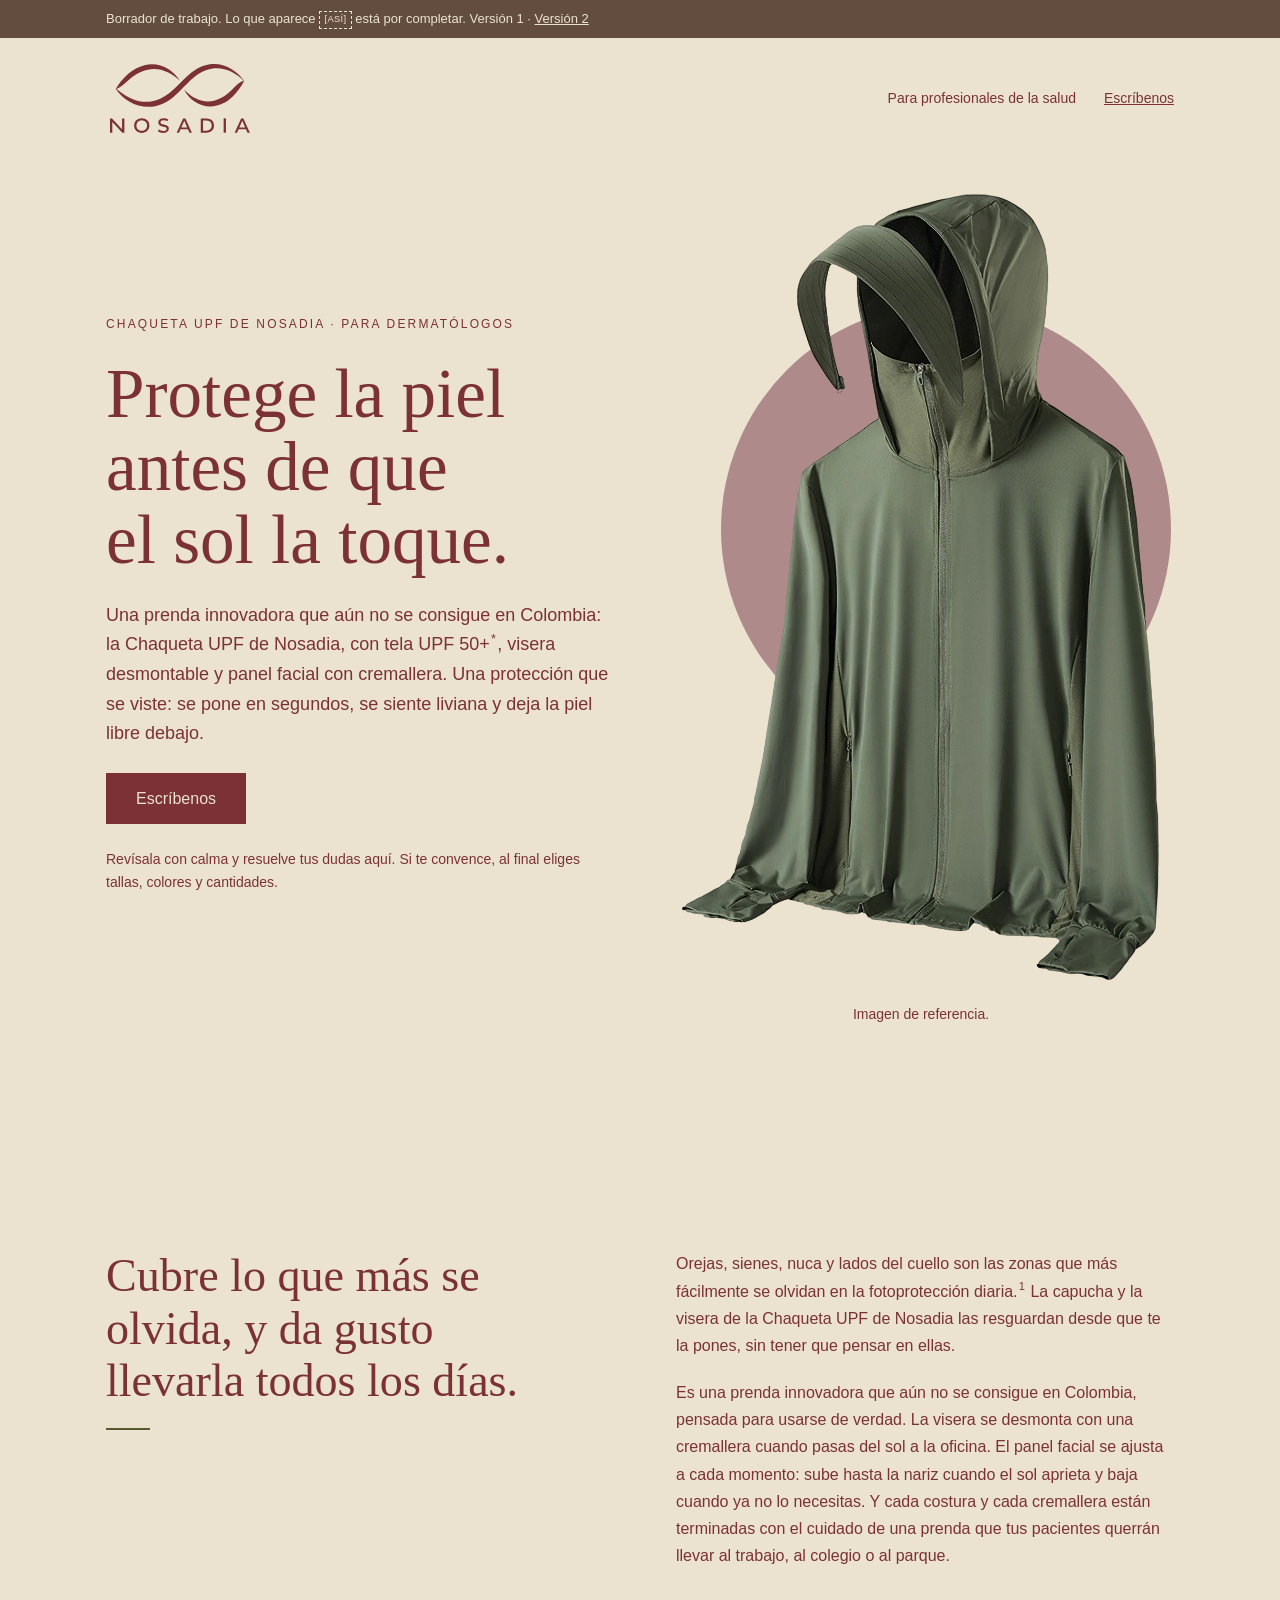
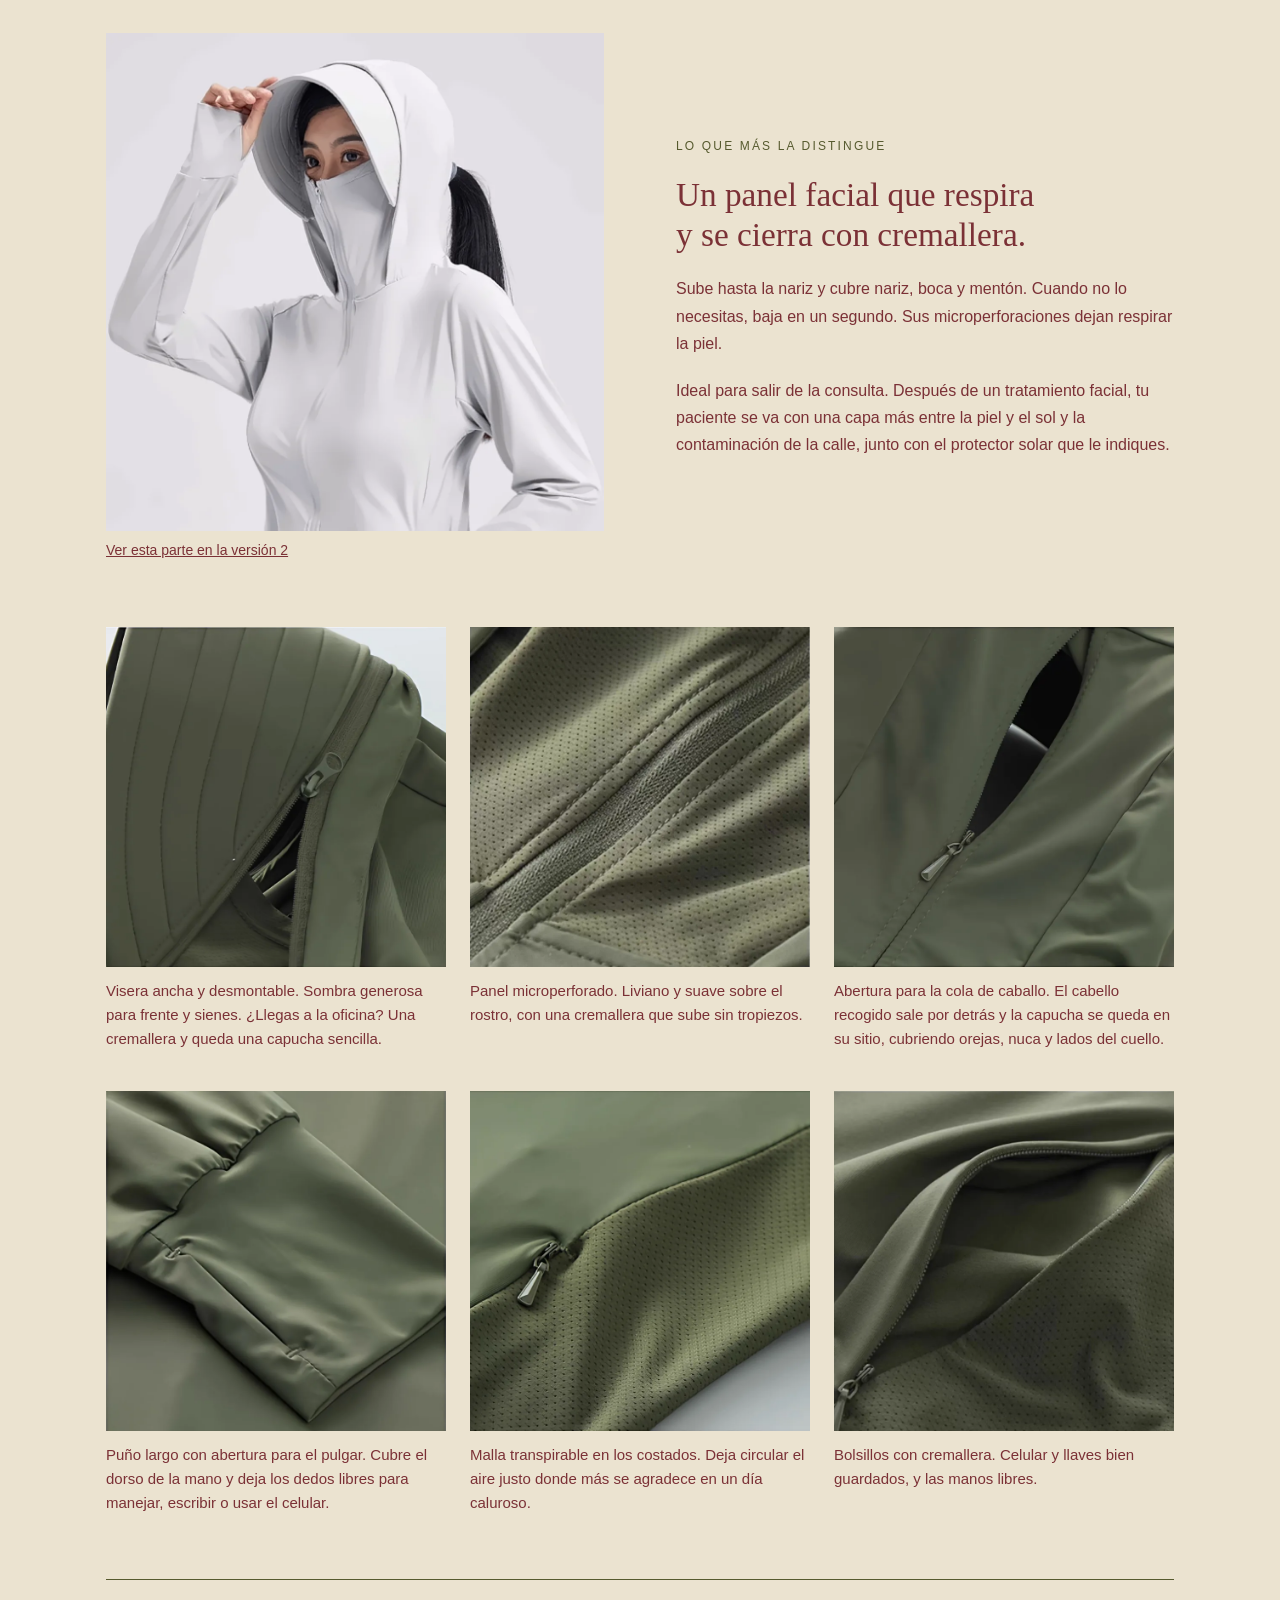
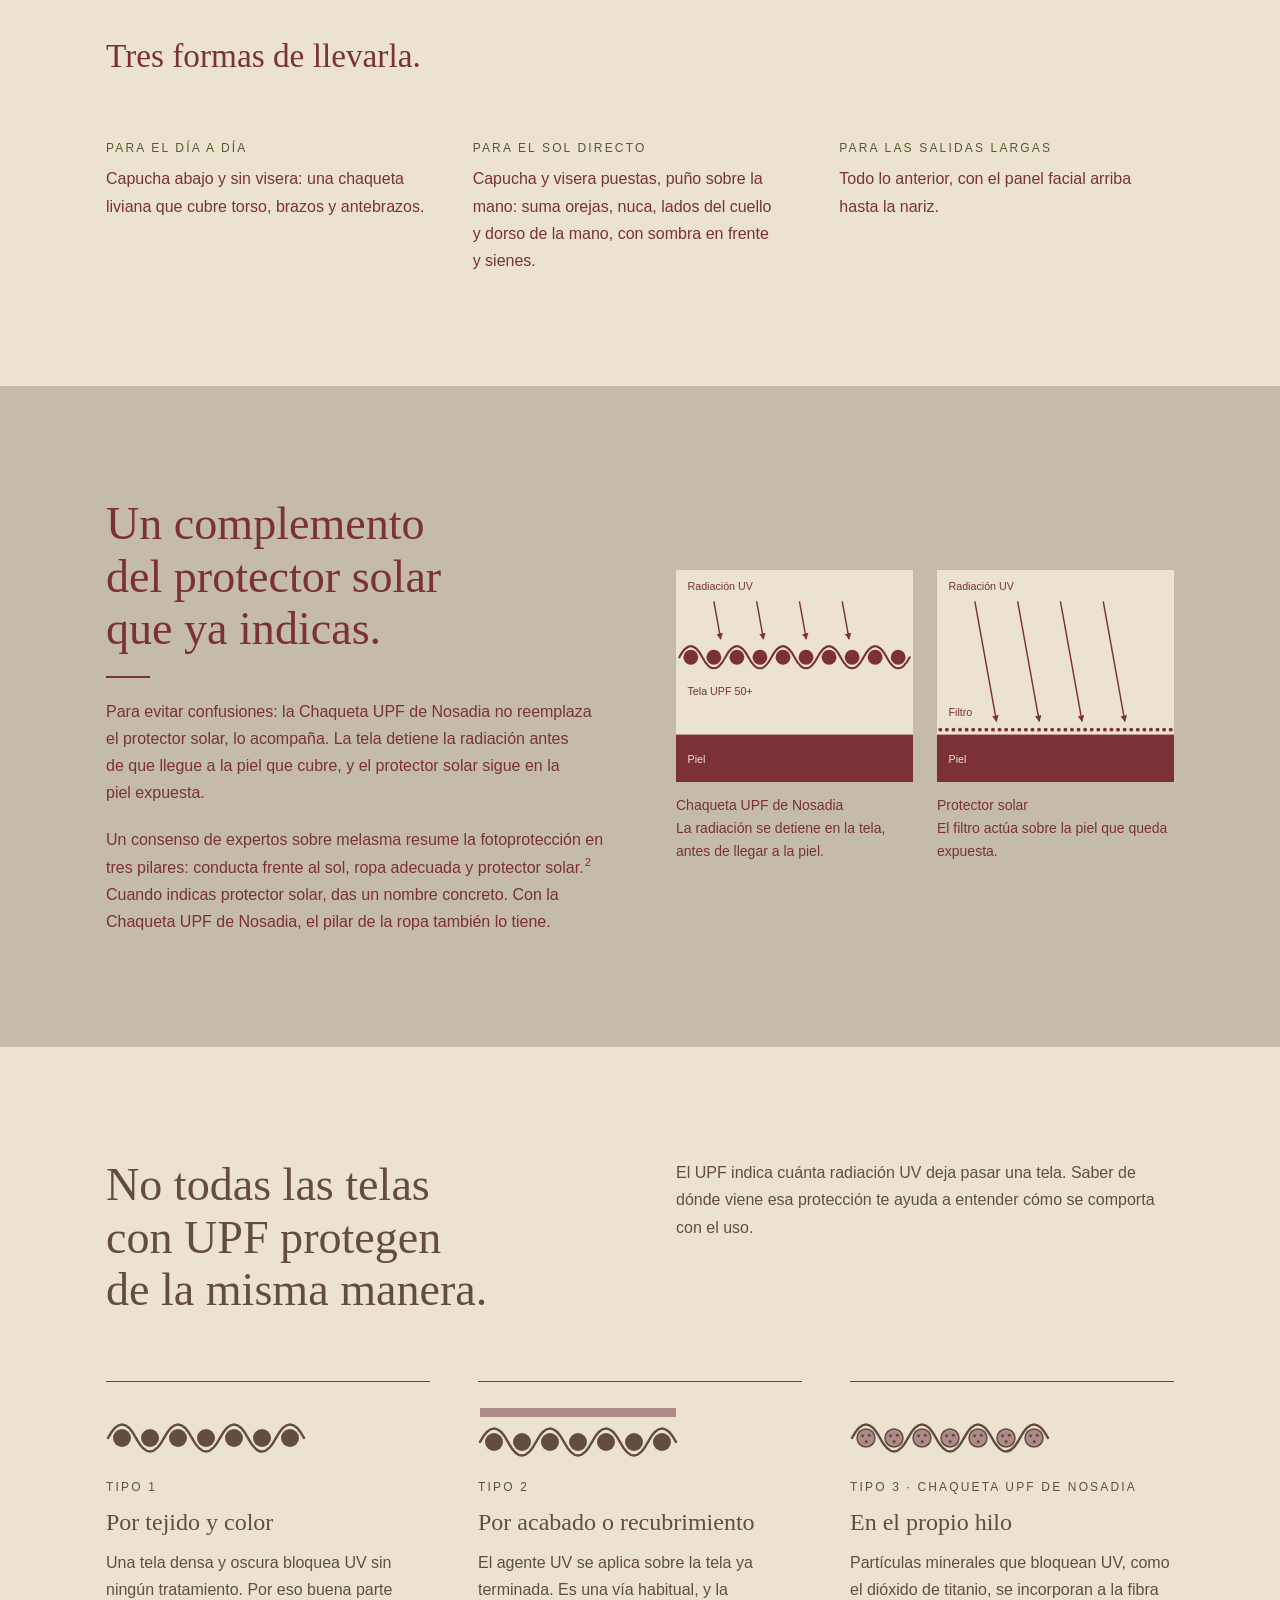
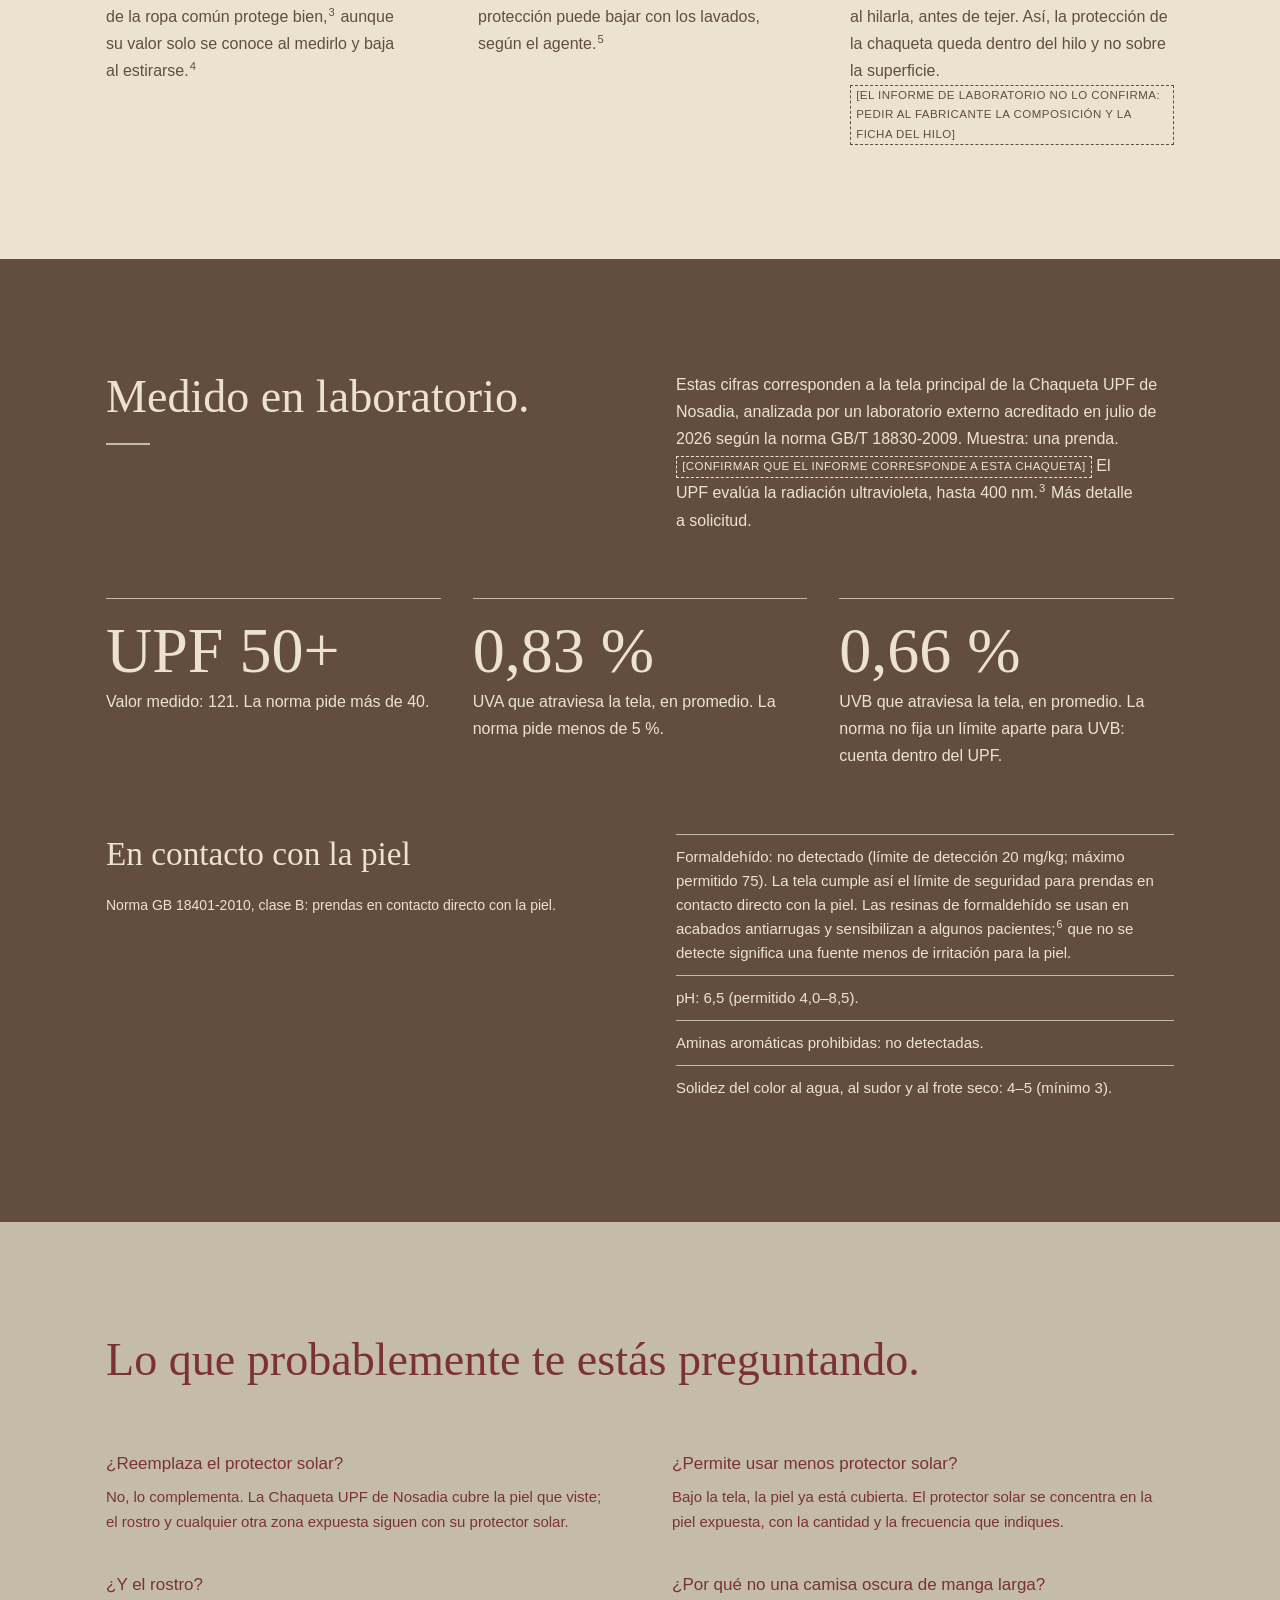
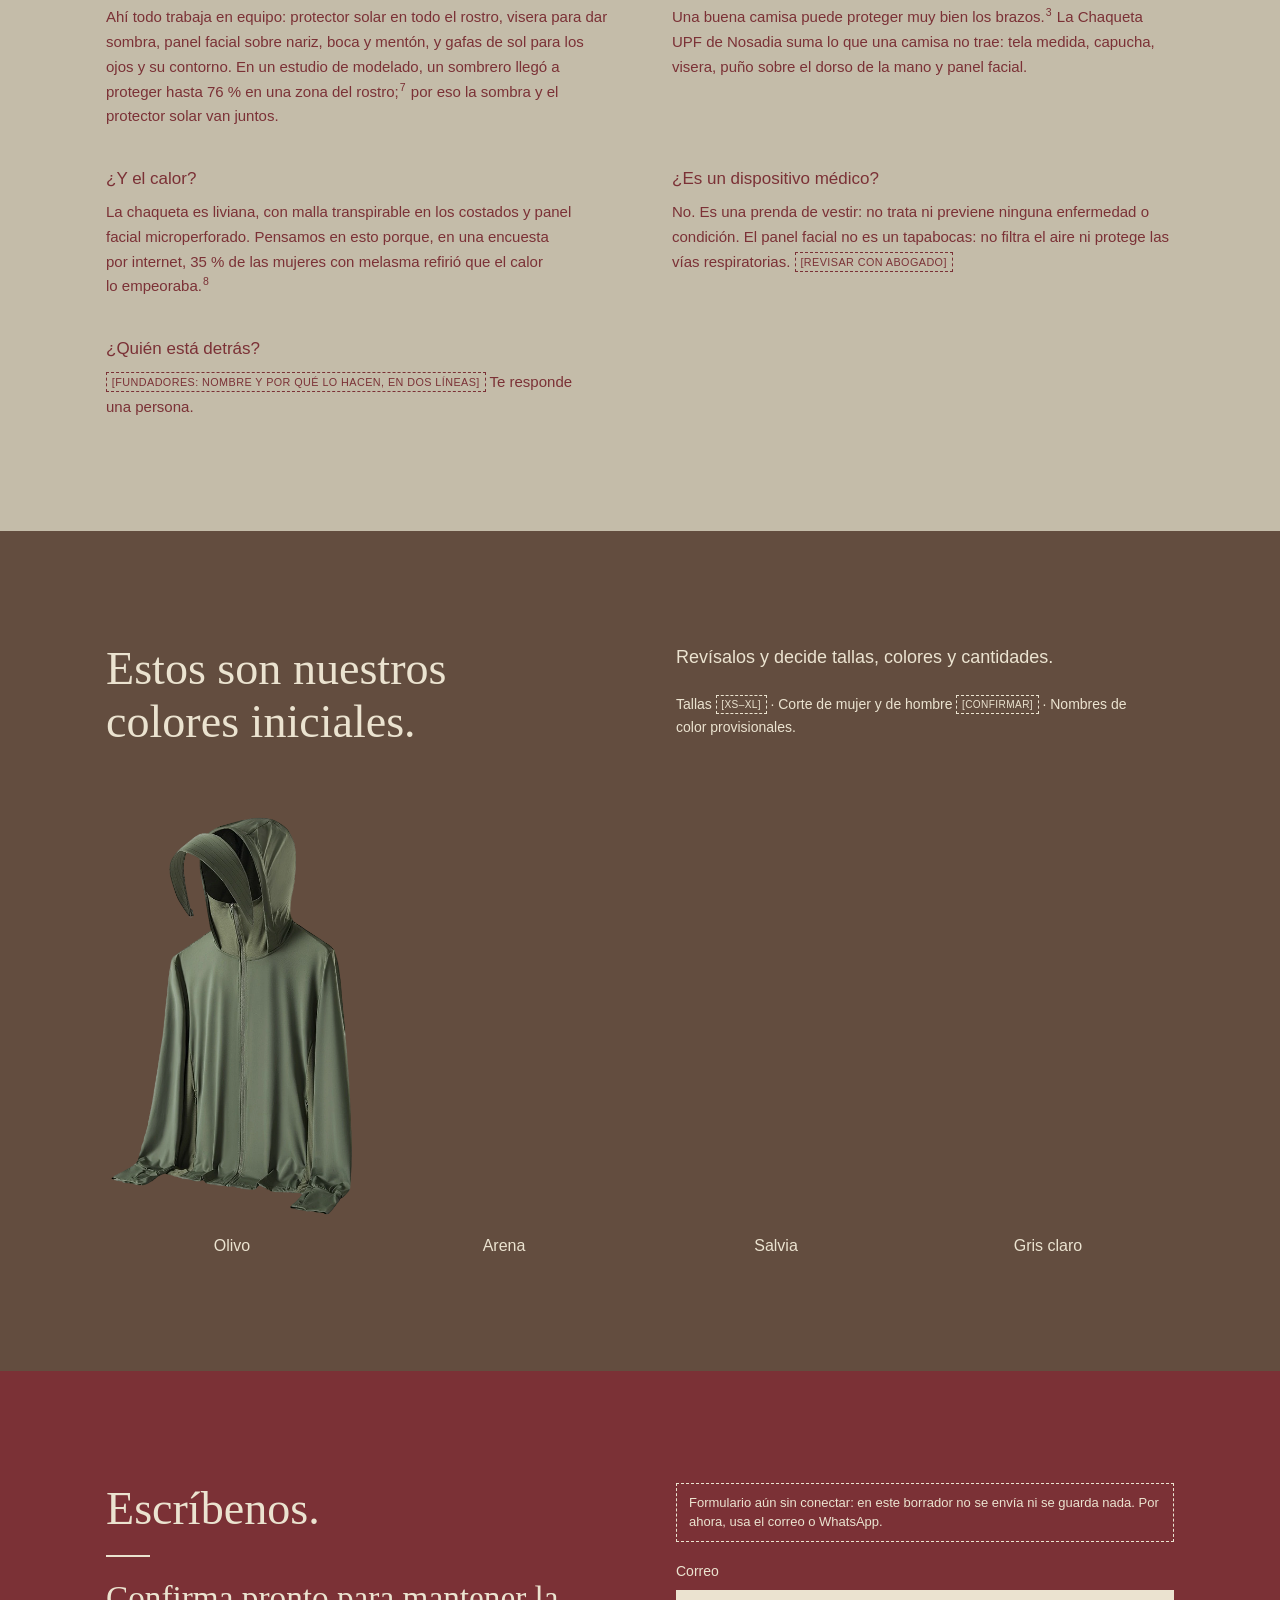
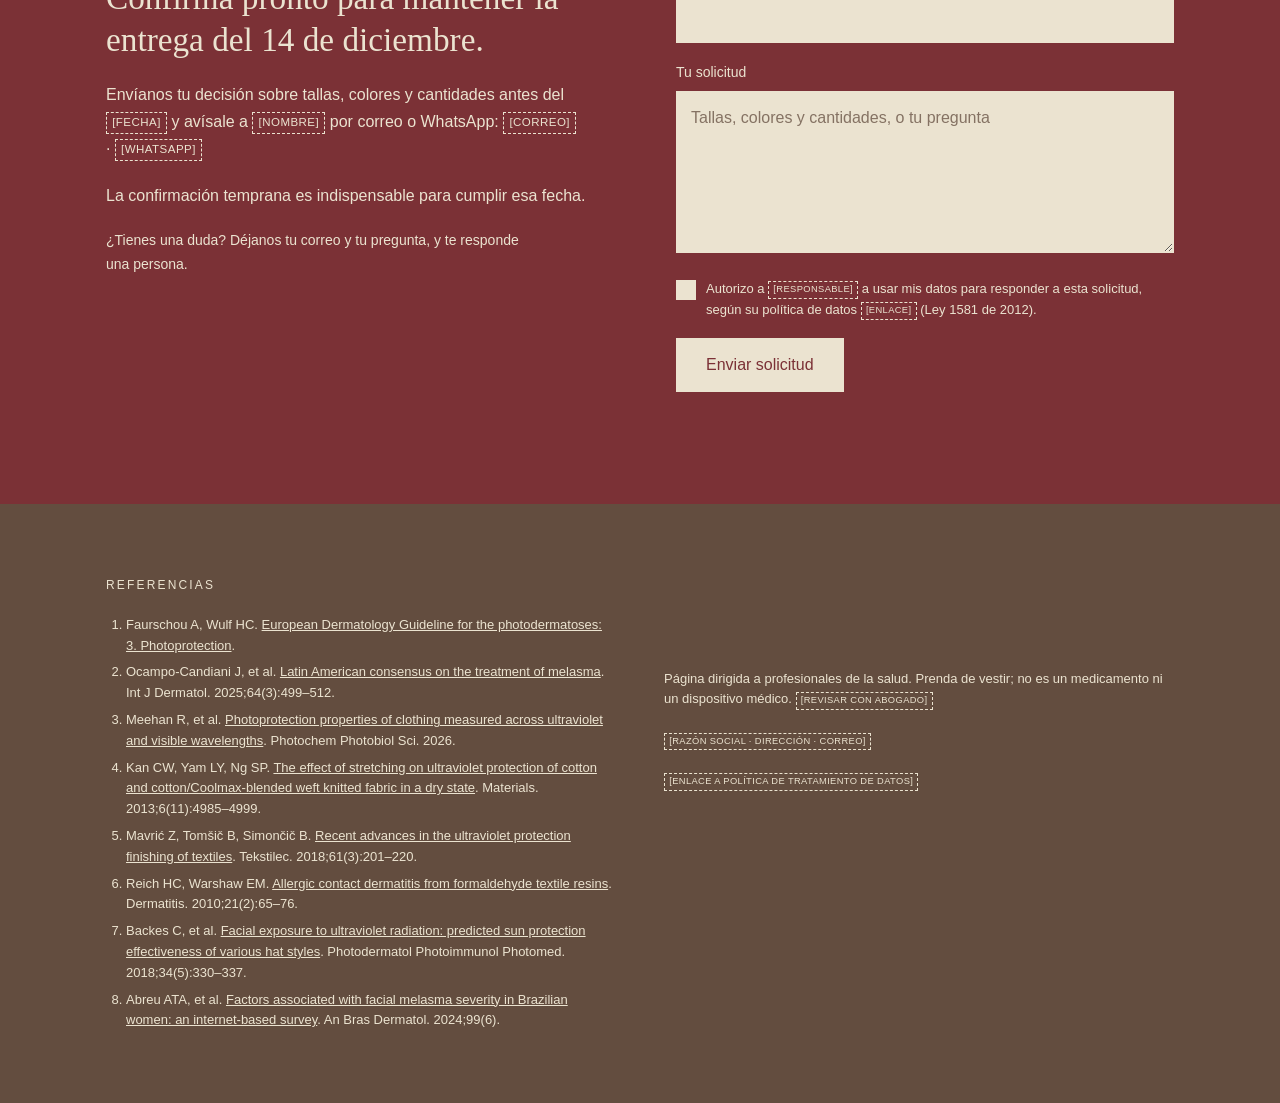
==== commit 26b2ebaa: "Apply the second review list to both versions The product is now the Chaqueta UPF de Nosadia, positi" ====
--- a/index.html
+++ b/index.html
@@ -5,10 +5,10 @@
 <meta name="viewport" content="width=device-width, initial-scale=1">
 <meta http-equiv="Content-Security-Policy" content="default-src 'none'; style-src 'self' https://fonts.googleapis.com; font-src https://fonts.gstatic.com; img-src 'self'; base-uri 'none'; form-action 'none'">
 <meta name="robots" content="noindex,nofollow,noarchive">
-<title>Nosadia Jacket · Para dermatólogos · Borrador</title>
-<meta name="description" content="Borrador de trabajo. La Nosadia Jacket, con tela UPF 50+, como complemento del protector solar. Para dermatólogos.">
-<meta property="og:title" content="Nosadia Jacket · Para dermatólogos">
-<meta property="og:description" content="Protege la piel antes de que el sol la toque. La Nosadia Jacket, un complemento del protector solar.">
+<title>Chaqueta UPF de Nosadia · Para dermatólogos · Borrador</title>
+<meta name="description" content="Borrador de trabajo. La Chaqueta UPF de Nosadia: una prenda innovadora, con tela UPF 50+, visera desmontable y panel facial. Para dermatólogos.">
+<meta property="og:title" content="Chaqueta UPF de Nosadia · Para dermatólogos">
+<meta property="og:description" content="Protege la piel antes de que el sol la toque. Una prenda innovadora, con tela UPF 50+, visera desmontable y panel facial.">
 <meta property="og:image" content="https://chiguirito.github.io/uv-jacket-draft/og.png">
 <meta property="og:image:width" content="1200">
 <meta property="og:image:height" content="630">
@@ -40,174 +40,20 @@
 <!-- HERO · ivory, burgundy, dusty rose -->
 <section class="hero">
   <div class="hero-copy">
-    <p class="label">Nosadia Jacket · Para dermatólogos</p>
+    <p class="label">Chaqueta UPF de Nosadia · Para dermatólogos</p>
     <h1>Protege la piel antes de que el sol la toque.</h1>
-    <p class="lead">La Nosadia Jacket es una chaqueta liviana de tela UPF 50+<sup><a href="#datos">*</a></sup> que complementa el protector solar: cubre la piel que viste, y el protector solar se concentra en la que queda expuesta.</p>
+    <p class="lead">Una prenda innovadora que aún no se consigue en Colombia: la Chaqueta UPF de Nosadia, con tela UPF 50+<sup><a href="#datos">*</a></sup>, visera desmontable y panel facial con cremallera. Una protección que se viste: se pone en segundos, se siente liviana y deja la piel libre debajo.</p>
     <a class="btn" href="#contacto">Escríbenos</a>
     <p class="small measure">Revísala con calma y resuelve tus dudas aquí. Si te convence, al final eliges tallas, colores y cantidades.</p>
   </div>
   <figure class="hero-figure">
     <div class="hero-photo">
-      <img src="img/jacket-olive.webp" width="954" height="1542" alt="Nosadia Jacket en color olivo, con capucha, visera ancha y panel facial cerrado con cremallera">
+      <img src="img/jacket-olive.webp" width="954" height="1542" alt="Chaqueta UPF de Nosadia en color olivo, con capucha, visera ancha y panel facial cerrado con cremallera">
     </div>
     <figcaption class="small">Imagen de referencia.</figcaption>
   </figure>
 </section>
 
-<!-- COMPLEMENT · ivory, burgundy, dusty rose -->
-<section class="r-highlight" id="complemento">
-  <div class="wrap stack-lg">
-    <div class="split">
-      <div class="stack">
-        <h2 class="h2">Un complemento del protector solar que ya indicas.</h2>
-        <hr class="dash">
-        <p class="measure">La Nosadia Jacket detiene la radiación en la tela, antes de que llegue a la piel. El protector solar actúa sobre la piel que queda expuesta. Juntos, cada uno cubre lo que el otro no alcanza.</p>
-      </div>
-      <figure class="compare-fig">
-        <svg viewBox="0 0 560 204" role="img" aria-label="Dos esquemas. Con la Nosadia Jacket, la radiación se detiene en la tela, antes de la piel. Con protector solar, la radiación llega hasta el filtro, sobre la piel.">
-          <g stroke="#7B3136" stroke-width="1.6" fill="none">
-            <path d="M40 14 62 96M86 14 108 96M132 14 154 96M178 14 200 96"></path>
-            <path d="M320 14 358 150M366 14 404 150M412 14 450 150M458 14 496 150"></path>
-          </g>
-          <g fill="#7B3136">
-            <rect x="24" y="96" width="232" height="18"></rect>
-            <rect x="304" y="150" width="232" height="6"></rect>
-          </g>
-          <g fill="#AE8A8A">
-            <rect x="24" y="156" width="232" height="44"></rect>
-            <rect x="304" y="156" width="232" height="44"></rect>
-          </g>
-        </svg>
-        <figcaption class="compare-caps small">
-          <p><b>Con la Nosadia Jacket</b><br>Se detiene antes de la piel</p>
-          <p><b>Con protector solar</b><br>Actúa en el filtro, sobre la piel</p>
-        </figcaption>
-      </figure>
-    </div>
-
-    <table class="compare">
-      <thead>
-        <tr><td class="corner"></td><th scope="col" class="compare-col">Protector solar</th><th scope="col" class="compare-col">Nosadia Jacket</th></tr>
-      </thead>
-      <tbody>
-        <tr><th scope="row">Dónde actúa</th><td data-label="Protector solar">Sobre la piel, con sus filtros.</td><td data-label="Nosadia Jacket">En la tela, antes de llegar a la piel.</td></tr>
-        <tr><th scope="row">Dónde rinde más</th><td data-label="Protector solar">En la piel expuesta, sobre todo el rostro.</td><td data-label="Nosadia Jacket">En brazos, dorso de la mano, cuello, nuca y orejas.</td></tr>
-        <tr><th scope="row">Cómo se usa</th><td data-label="Protector solar">Se aplica en la cantidad y con la frecuencia que indiques.</td><td data-label="Nosadia Jacket">Se pone y protege mientras la llevas puesta.</td></tr>
-        <tr><th scope="row">Qué queda sobre la piel</th><td data-label="Protector solar">Los filtros que elijas para cada paciente.</td><td data-label="Nosadia Jacket">Nada sobre la piel cubierta. En la tela principal analizada no se detectó formaldehído ni aminas aromáticas prohibidas.</td></tr>
-      </tbody>
-    </table>
-
-    <p class="takeaway">La Nosadia Jacket cubre. El protector solar cuida la piel expuesta. Juntos dan una fotoprotección más completa.</p>
-  </div>
-</section>
-
-<!-- PILLARS · oatmeal panel, burgundy -->
-<section class="r-panel">
-  <div class="wrap split">
-    <div class="stack">
-      <h2 class="h2">Los tres pilares de la fotoprotección: conducta frente al sol, ropa adecuada y protector solar.</h2>
-      <p class="measure">Así la resume un consenso de expertos sobre melasma.<sup><a href="#ref-1">1</a></sup> Cuando indicas protector solar, das un nombre concreto. Con la Nosadia Jacket, el pilar de la ropa también lo tiene.</p>
-    </div>
-    <div>
-      <div class="stat">
-        <strong>0,5 mg/cm²</strong>
-        <p>Es la cantidad mediana de protector solar observada en pacientes con fotodermatosis; el FPS de la etiqueta se mide con 2 mg/cm².<sup><a href="#ref-2">2</a></sup> La Nosadia Jacket suma protección en la piel que cubre, sin depender de la cantidad aplicada.</p>
-      </div>
-      <div class="stat">
-        <strong>Orejas, sienes, cuello</strong>
-        <p>Junto con la nuca, son las zonas que más fácilmente se escapan al aplicar protector solar.<sup><a href="#ref-2">2</a></sup> La capucha y la visera de la Nosadia Jacket las resguardan.</p>
-      </div>
-    </div>
-  </div>
-</section>
-
-<!-- FABRICS · ivory, cocoa, dusty rose -->
-<section class="r-soft" id="telas">
-  <div class="wrap stack-lg">
-    <div class="split">
-      <h2 class="h2">No todas las telas con UPF protegen de la misma manera.</h2>
-      <p class="measure">El UPF indica cuánta radiación UV deja pasar una tela. Saber de dónde viene esa protección te ayuda a entender cómo se comporta con el uso.</p>
-    </div>
-    <div class="fabrics">
-      <article class="fabric">
-        <svg viewBox="0 0 150 96" role="img" aria-label="Hilos sin tratamiento, muy juntos">
-          <g fill="#634D3F">
-            <circle cx="25" cy="30" r="17"></circle><circle cx="60" cy="30" r="17"></circle><circle cx="95" cy="30" r="17"></circle><circle cx="130" cy="30" r="17"></circle>
-            <circle cx="42" cy="66" r="17"></circle><circle cx="77" cy="66" r="17"></circle><circle cx="112" cy="66" r="17"></circle>
-          </g>
-        </svg>
-        <p class="label">Tipo 1</p>
-        <h3>Por tejido y color</h3>
-        <p>Una tela densa y oscura bloquea UV sin ningún tratamiento. Por eso buena parte de la ropa común protege bien,<sup><a href="#ref-3">3</a></sup> aunque su valor solo se conoce al medirlo y baja al estirarse.<sup><a href="#ref-4">4</a></sup></p>
-      </article>
-      <article class="fabric">
-        <svg viewBox="0 0 150 96" role="img" aria-label="Hilos con una capa de recubrimiento encima de la tela">
-          <path d="M4 22C24 2 42 2 60 14S98 2 116 8 140 14 148 22" fill="none" stroke="#634D3F" stroke-width="5" stroke-linecap="round"></path>
-          <g fill="#634D3F">
-            <circle cx="25" cy="42" r="15"></circle><circle cx="60" cy="42" r="15"></circle><circle cx="95" cy="42" r="15"></circle><circle cx="130" cy="42" r="15"></circle>
-            <circle cx="42" cy="76" r="15"></circle><circle cx="77" cy="76" r="15"></circle><circle cx="112" cy="76" r="15"></circle>
-          </g>
-        </svg>
-        <p class="label">Tipo 2</p>
-        <h3>Por acabado o recubrimiento</h3>
-        <p>El agente UV se aplica sobre la tela ya terminada. Es una vía habitual, y la protección puede bajar con los lavados, según el agente.<sup><a href="#ref-5">5</a></sup></p>
-      </article>
-      <article class="fabric">
-        <svg viewBox="0 0 150 96" role="img" aria-label="Hilos con partículas minerales repartidas dentro de la fibra">
-          <g fill="#AE8A8A" stroke="#634D3F" stroke-width="1.5">
-            <circle cx="25" cy="30" r="17"></circle><circle cx="60" cy="30" r="17"></circle><circle cx="95" cy="30" r="17"></circle><circle cx="130" cy="30" r="17"></circle>
-            <circle cx="42" cy="66" r="17"></circle><circle cx="77" cy="66" r="17"></circle><circle cx="112" cy="66" r="17"></circle>
-          </g>
-          <g fill="#634D3F">
-            <circle cx="19" cy="25" r="2"></circle><circle cx="30" cy="34" r="2"></circle><circle cx="24" cy="39" r="2"></circle><circle cx="32" cy="22" r="2"></circle>
-            <circle cx="54" cy="25" r="2"></circle><circle cx="65" cy="34" r="2"></circle><circle cx="59" cy="39" r="2"></circle><circle cx="67" cy="22" r="2"></circle>
-            <circle cx="89" cy="25" r="2"></circle><circle cx="100" cy="34" r="2"></circle><circle cx="94" cy="39" r="2"></circle><circle cx="102" cy="22" r="2"></circle>
-            <circle cx="124" cy="25" r="2"></circle><circle cx="135" cy="34" r="2"></circle><circle cx="129" cy="39" r="2"></circle><circle cx="137" cy="22" r="2"></circle>
-            <circle cx="36" cy="61" r="2"></circle><circle cx="47" cy="70" r="2"></circle><circle cx="41" cy="75" r="2"></circle><circle cx="49" cy="58" r="2"></circle>
-            <circle cx="71" cy="61" r="2"></circle><circle cx="82" cy="70" r="2"></circle><circle cx="76" cy="75" r="2"></circle><circle cx="84" cy="58" r="2"></circle>
-            <circle cx="106" cy="61" r="2"></circle><circle cx="117" cy="70" r="2"></circle><circle cx="111" cy="75" r="2"></circle><circle cx="119" cy="58" r="2"></circle>
-          </g>
-        </svg>
-        <p class="label">Tipo 3 · Nosadia Jacket</p>
-        <h3>En el propio hilo</h3>
-        <p>Partículas minerales que bloquean UV, como el dióxido de titanio, se incorporan a la fibra al hilarla, antes de tejer. Así, la protección de la Nosadia Jacket queda dentro del hilo y no sobre la superficie. <span class="tbc">[CONFIRMAR CON EL FABRICANTE: COMPOSICIÓN Y DIÓXIDO DE TITANIO]</span></p>
-      </article>
-    </div>
-  </div>
-</section>
-
-<!-- DATA · cocoa, ivory, oatmeal -->
-<section class="r-dark" id="datos">
-  <div class="wrap stack-lg">
-    <div class="split">
-      <div class="stack">
-        <h2 class="h2">Medido en laboratorio.</h2>
-        <hr class="dash">
-      </div>
-      <p class="measure">Estas cifras corresponden a la tela principal de la Nosadia Jacket, analizada por un laboratorio externo acreditado en julio de 2026 según la norma GB/T 18830-2009. Muestra: una prenda, color azul. <span class="tbc">[CONFIRMAR QUE EL INFORME CORRESPONDE A ESTA CHAQUETA]</span> El UPF evalúa la radiación ultravioleta, hasta 400 nm.<sup><a href="#ref-3">3</a></sup> Más detalle a solicitud.</p>
-    </div>
-
-    <div class="figures">
-      <div class="figure"><strong>UPF 50+</strong><p>Valor medido: 121. La norma pide más de 40.</p></div>
-      <div class="figure"><strong>0,83&nbsp;%</strong><p>UVA que atraviesa la tela, en promedio. La norma pide menos de 5&nbsp;%.</p></div>
-      <div class="figure"><strong>0,66&nbsp;%</strong><p>UVB que atraviesa la tela, en promedio. La norma no fija un límite aparte para UVB: cuenta dentro del UPF.</p></div>
-    </div>
-
-    <div class="split">
-      <div class="stack">
-        <h3 class="h3">En contacto con la piel</h3>
-        <p class="small">Norma GB 18401-2010, clase B: prendas en contacto directo con la piel.</p>
-      </div>
-      <ul class="list">
-        <li><b>Formaldehído:</b> no detectado (límite de detección 20 mg/kg; máximo permitido 75).</li>
-        <li><b>pH:</b> 6,5 (permitido 4,0–8,5).</li>
-        <li><b>Aminas aromáticas prohibidas:</b> no detectadas.</li>
-        <li><b>Solidez del color al agua, al sudor y al frote seco:</b> 4–5 (mínimo 3).</li>
-      </ul>
-    </div>
-  </div>
-</section>
-
 <!-- DESIGN · ivory, burgundy, olive -->
 <section class="r-standard" id="cobertura">
   <div class="wrap stack-lg">
@@ -217,13 +63,14 @@
         <hr class="dash">
       </div>
       <div class="stack">
-        <p class="measure">Este diseño es poco común en el mercado colombiano. La mayoría de las chaquetas UPF traen visera fija y un acabado más básico. La Nosadia Jacket se adapta a cada momento: la visera se quita, el panel facial sube y baja, y cada cierre y costura está cuidado para que tus pacientes quieran llevarla al trabajo, al colegio o al parque.</p>
+        <p class="measure">Orejas, sienes, nuca y lados del cuello son las zonas que más fácilmente se olvidan en la fotoprotección diaria.<sup><a href="#ref-1">1</a></sup> La capucha y la visera de la Chaqueta UPF de Nosadia las resguardan desde que te la pones, sin tener que pensar en ellas.</p>
+        <p class="measure">Es una prenda innovadora que aún no se consigue en Colombia, pensada para usarse de verdad. La visera se desmonta con una cremallera cuando pasas del sol a la oficina. El panel facial se ajusta a cada momento: sube hasta la nariz cuando el sol aprieta y baja cuando ya no lo necesitas. Y cada costura y cada cremallera están terminadas con el cuidado de una prenda que tus pacientes querrán llevar al trabajo, al colegio o al parque.</p>
       </div>
     </div>
 
     <div class="split center panel-feature" id="panel">
       <figure class="stack-sm">
-        <img src="img/worn-panel.webp" width="1024" height="1024" loading="lazy" alt="Mujer con la Nosadia Jacket en gris claro: levanta la visera con la mano, el pulgar pasa por la abertura del puño, el panel facial está cerrado hasta la nariz y la cola de caballo sale por detrás de la capucha">
+        <img src="img/worn-panel.webp" width="1024" height="1024" loading="lazy" alt="Mujer con la Chaqueta UPF de Nosadia en gris claro: levanta la visera con la mano, el pulgar pasa por la abertura del puño, el panel facial está cerrado hasta la nariz y la cola de caballo sale por detrás de la capucha">
         <figcaption class="small"><a href="v2/#panel">Ver esta parte en la versión 2</a></figcaption>
       </figure>
       <div class="stack">
@@ -237,7 +84,7 @@
     <div class="details">
       <figure class="detail">
         <img src="img/detail-brim.webp" width="800" height="800" loading="lazy" alt="Visera ancha unida a la capucha con una cremallera">
-        <figcaption><b>Visera ancha y desmontable.</b> Sombra generosa para frente y sienes. ¿Entras a la oficina? Una cremallera y queda una capucha sencilla.</figcaption>
+        <figcaption><b>Visera ancha y desmontable.</b> Sombra generosa para frente y sienes. ¿Llegas a la oficina? Una cremallera y queda una capucha sencilla.</figcaption>
       </figure>
       <figure class="detail">
         <img src="img/detail-panel.webp" width="800" height="800" loading="lazy" alt="Tela microperforada del panel facial, junto a la cremallera">
@@ -245,11 +92,11 @@
       </figure>
       <figure class="detail">
         <img src="img/detail-ponytail.webp" width="800" height="800" loading="lazy" alt="Abertura con cremallera en la parte posterior de la capucha">
-        <figcaption><b>Abertura para la cola de caballo.</b> El pelo recogido sale por detrás y la capucha se queda en su sitio, cubriendo orejas, nuca y lados del cuello.</figcaption>
+        <figcaption><b>Abertura para la cola de caballo.</b> El cabello recogido sale por detrás y la capucha se queda en su sitio, cubriendo orejas, nuca y lados del cuello.</figcaption>
       </figure>
       <figure class="detail">
         <img src="img/detail-cuff.webp" width="800" height="800" loading="lazy" alt="Puño largo con abertura para el pulgar">
-        <figcaption><b>Puño largo con abertura para el pulgar.</b> Cubre el dorso de la mano y deja los dedos libres para conducir, escribir o usar el teléfono.</figcaption>
+        <figcaption><b>Puño largo con abertura para el pulgar.</b> Cubre el dorso de la mano y deja los dedos libres para manejar, escribir o usar el celular.</figcaption>
       </figure>
       <figure class="detail">
         <img src="img/detail-mesh.webp" width="800" height="800" loading="lazy" alt="Malla transpirable en el costado de la chaqueta, junto al cierre del bolsillo">
@@ -257,7 +104,7 @@
       </figure>
       <figure class="detail">
         <img src="img/detail-pocket.webp" width="800" height="800" loading="lazy" alt="Bolsillo con cremallera abierto, entre la tela lisa y la malla">
-        <figcaption><b>Bolsillos con cremallera.</b> Teléfono y llaves bien guardados, y las manos libres.</figcaption>
+        <figcaption><b>Bolsillos con cremallera.</b> Celular y llaves bien guardados, y las manos libres.</figcaption>
       </figure>
     </div>
 
@@ -277,7 +124,90 @@
           <p>Todo lo anterior, con el panel facial arriba hasta la nariz.</p>
         </div>
       </div>
-      <p class="caveat"><b>Para completar:</b> gafas de sol para los ojos y su contorno, y protector solar en toda la piel expuesta, también para la luz difusa y reflejada que la sombra de la visera no detiene.<sup><a href="#ref-6">6</a></sup></p>
+    </div>
+  </div>
+</section>
+
+<!-- COMPLEMENT · oatmeal panel, burgundy, ivory -->
+<section class="r-panel" id="complemento">
+  <div class="wrap split center">
+    <div class="stack">
+      <h2 class="h2">Un complemento del protector solar que ya indicas.</h2>
+      <hr class="dash">
+      <p class="measure">Para evitar confusiones: la Chaqueta UPF de Nosadia no reemplaza el protector solar, lo acompaña. La tela detiene la radiación antes de que llegue a la piel que cubre, y el protector solar sigue en la piel expuesta.</p>
+      <p class="measure">Un consenso de expertos sobre melasma resume la fotoprotección en tres pilares: conducta frente al sol, ropa adecuada y protector solar.<sup><a href="#ref-2">2</a></sup> Cuando indicas protector solar, das un nombre concreto. Con la Chaqueta UPF de Nosadia, el pilar de la ropa también lo tiene.</p>
+    </div>
+    <div class="filter-icons">
+      <figure class="filter-icon">
+        <svg viewBox="0 0 288 258" role="img" aria-label="Corte esquemático: la radiación UV se detiene en la tela de la chaqueta, antes de llegar a la piel."><defs><marker id="ra" viewBox="0 0 10 10" refX="9" refY="5" markerWidth="4.5" markerHeight="4.5" orient="auto"><path d="M0 0 10 5 0 10z" fill="#7B3136"></path></marker></defs><rect width="288" height="258" fill="#EBE3D0"></rect><rect y="200" width="288" height="58" fill="#7B3136"></rect><text x="14" y="234" font-size="13" font-weight="500" fill="#EBE3D0">Piel</text><text x="14" y="24" font-size="13" font-weight="500" fill="#7B3136">Radiación UV</text><g stroke="#7B3136" stroke-width="1.75" fill="none"><path d="M46 38L54.28 84" marker-end="url(#ra)"></path><path d="M98 38L106.28 84" marker-end="url(#ra)"></path><path d="M150 38L158.28 84" marker-end="url(#ra)"></path><path d="M202 38L210.28 84" marker-end="url(#ra)"></path></g><path d="M4 106Q18 79 32 106Q46 133 60 106Q74 79 88 106Q102 133 116 106Q130 79 144 106Q158 133 172 106Q186 79 200 106Q214 133 228 106Q242 79 256 106Q270 133 284 106" fill="none" stroke="#7B3136" stroke-width="2.5" stroke-linecap="round"></path><circle cx="18" cy="106" r="9" fill="#7B3136"></circle><circle cx="46" cy="106" r="9" fill="#7B3136"></circle><circle cx="74" cy="106" r="9" fill="#7B3136"></circle><circle cx="102" cy="106" r="9" fill="#7B3136"></circle><circle cx="130" cy="106" r="9" fill="#7B3136"></circle><circle cx="158" cy="106" r="9" fill="#7B3136"></circle><circle cx="186" cy="106" r="9" fill="#7B3136"></circle><circle cx="214" cy="106" r="9" fill="#7B3136"></circle><circle cx="242" cy="106" r="9" fill="#7B3136"></circle><circle cx="270" cy="106" r="9" fill="#7B3136"></circle><text x="14" y="152" font-size="13" font-weight="500" fill="#7B3136">Tela UPF 50+</text></svg>
+        <figcaption class="small"><b>Chaqueta UPF de Nosadia</b><br>La radiación se detiene en la tela, antes de llegar a la piel.</figcaption>
+      </figure>
+      <figure class="filter-icon">
+        <svg viewBox="0 0 288 258" role="img" aria-label="Corte esquemático: en la piel expuesta, la radiación UV llega hasta el filtro del protector solar, sobre la piel."><defs><marker id="rb" viewBox="0 0 10 10" refX="9" refY="5" markerWidth="4.5" markerHeight="4.5" orient="auto"><path d="M0 0 10 5 0 10z" fill="#7B3136"></path></marker></defs><rect width="288" height="258" fill="#EBE3D0"></rect><rect y="200" width="288" height="58" fill="#7B3136"></rect><text x="14" y="234" font-size="13" font-weight="500" fill="#EBE3D0">Piel</text><text x="14" y="24" font-size="13" font-weight="500" fill="#7B3136">Radiación UV</text><g stroke="#7B3136" stroke-width="1.75" fill="none"><path d="M46 38L72.28 184" marker-end="url(#rb)"></path><path d="M98 38L124.28 184" marker-end="url(#rb)"></path><path d="M150 38L176.28 184" marker-end="url(#rb)"></path><path d="M202 38L228.28 184" marker-end="url(#rb)"></path></g><circle cx="4" cy="194" r="2.4" fill="#7B3136"></circle><circle cx="12" cy="194" r="2.4" fill="#7B3136"></circle><circle cx="20" cy="194" r="2.4" fill="#7B3136"></circle><circle cx="28" cy="194" r="2.4" fill="#7B3136"></circle><circle cx="36" cy="194" r="2.4" fill="#7B3136"></circle><circle cx="44" cy="194" r="2.4" fill="#7B3136"></circle><circle cx="52" cy="194" r="2.4" fill="#7B3136"></circle><circle cx="60" cy="194" r="2.4" fill="#7B3136"></circle><circle cx="68" cy="194" r="2.4" fill="#7B3136"></circle><circle cx="76" cy="194" r="2.4" fill="#7B3136"></circle><circle cx="84" cy="194" r="2.4" fill="#7B3136"></circle><circle cx="92" cy="194" r="2.4" fill="#7B3136"></circle><circle cx="100" cy="194" r="2.4" fill="#7B3136"></circle><circle cx="108" cy="194" r="2.4" fill="#7B3136"></circle><circle cx="116" cy="194" r="2.4" fill="#7B3136"></circle><circle cx="124" cy="194" r="2.4" fill="#7B3136"></circle><circle cx="132" cy="194" r="2.4" fill="#7B3136"></circle><circle cx="140" cy="194" r="2.4" fill="#7B3136"></circle><circle cx="148" cy="194" r="2.4" fill="#7B3136"></circle><circle cx="156" cy="194" r="2.4" fill="#7B3136"></circle><circle cx="164" cy="194" r="2.4" fill="#7B3136"></circle><circle cx="172" cy="194" r="2.4" fill="#7B3136"></circle><circle cx="180" cy="194" r="2.4" fill="#7B3136"></circle><circle cx="188" cy="194" r="2.4" fill="#7B3136"></circle><circle cx="196" cy="194" r="2.4" fill="#7B3136"></circle><circle cx="204" cy="194" r="2.4" fill="#7B3136"></circle><circle cx="212" cy="194" r="2.4" fill="#7B3136"></circle><circle cx="220" cy="194" r="2.4" fill="#7B3136"></circle><circle cx="228" cy="194" r="2.4" fill="#7B3136"></circle><circle cx="236" cy="194" r="2.4" fill="#7B3136"></circle><circle cx="244" cy="194" r="2.4" fill="#7B3136"></circle><circle cx="252" cy="194" r="2.4" fill="#7B3136"></circle><circle cx="260" cy="194" r="2.4" fill="#7B3136"></circle><circle cx="268" cy="194" r="2.4" fill="#7B3136"></circle><circle cx="276" cy="194" r="2.4" fill="#7B3136"></circle><circle cx="284" cy="194" r="2.4" fill="#7B3136"></circle><text x="14" y="178" font-size="13" font-weight="500" fill="#7B3136">Filtro</text></svg>
+        <figcaption class="small"><b>Protector solar</b><br>El filtro actúa sobre la piel que queda expuesta.</figcaption>
+      </figure>
+    </div>
+  </div>
+</section>
+
+<!-- FABRICS · ivory, cocoa, dusty rose -->
+<section class="r-soft" id="telas">
+  <div class="wrap stack-lg">
+    <div class="split">
+      <h2 class="h2">No todas las telas con UPF protegen de la misma manera.</h2>
+      <p class="measure">El UPF indica cuánta radiación UV deja pasar una tela. Saber de dónde viene esa protección te ayuda a entender cómo se comporta con el uso.</p>
+    </div>
+    <div class="fabrics">
+      <article class="fabric">
+        <svg viewBox="0 0 200 64" role="img" aria-label="Corte de un tejido denso, sin tratamiento"><path d="M2 36Q16 9 30 36Q44 63 58 36Q72 9 86 36Q100 63 114 36Q128 9 142 36Q156 63 170 36Q184 9 198 36" fill="none" stroke="#634D3F" stroke-width="2.5" stroke-linecap="round"></path><circle cx="16" cy="36" r="9" fill="#634D3F"></circle><circle cx="44" cy="36" r="9" fill="#634D3F"></circle><circle cx="72" cy="36" r="9" fill="#634D3F"></circle><circle cx="100" cy="36" r="9" fill="#634D3F"></circle><circle cx="128" cy="36" r="9" fill="#634D3F"></circle><circle cx="156" cy="36" r="9" fill="#634D3F"></circle><circle cx="184" cy="36" r="9" fill="#634D3F"></circle></svg>
+        <p class="label">Tipo 1</p>
+        <h3>Por tejido y color</h3>
+        <p>Una tela densa y oscura bloquea UV sin ningún tratamiento. Por eso buena parte de la ropa común protege bien,<sup><a href="#ref-3">3</a></sup> aunque su valor solo se conoce al medirlo y baja al estirarse.<sup><a href="#ref-4">4</a></sup></p>
+      </article>
+      <article class="fabric">
+        <svg viewBox="0 0 200 64" role="img" aria-label="Corte de un tejido con una capa de acabado sobre la superficie"><rect x="2" y="6" width="196" height="9" fill="#AE8A8A"></rect><path d="M2 40Q16 13 30 40Q44 67 58 40Q72 13 86 40Q100 67 114 40Q128 13 142 40Q156 67 170 40Q184 13 198 40" fill="none" stroke="#634D3F" stroke-width="2.5" stroke-linecap="round"></path><circle cx="16" cy="40" r="9" fill="#634D3F"></circle><circle cx="44" cy="40" r="9" fill="#634D3F"></circle><circle cx="72" cy="40" r="9" fill="#634D3F"></circle><circle cx="100" cy="40" r="9" fill="#634D3F"></circle><circle cx="128" cy="40" r="9" fill="#634D3F"></circle><circle cx="156" cy="40" r="9" fill="#634D3F"></circle><circle cx="184" cy="40" r="9" fill="#634D3F"></circle></svg>
+        <p class="label">Tipo 2</p>
+        <h3>Por acabado o recubrimiento</h3>
+        <p>El agente UV se aplica sobre la tela ya terminada. Es una vía habitual, y la protección puede bajar con los lavados, según el agente.<sup><a href="#ref-5">5</a></sup></p>
+      </article>
+      <article class="fabric">
+        <svg viewBox="0 0 200 64" role="img" aria-label="Corte de un tejido con partículas minerales dentro de cada hilo"><path d="M2 36Q16 9 30 36Q44 63 58 36Q72 9 86 36Q100 63 114 36Q128 9 142 36Q156 63 170 36Q184 9 198 36" fill="none" stroke="#634D3F" stroke-width="2.5" stroke-linecap="round"></path><circle cx="16" cy="36" r="9" fill="#AE8A8A" stroke="#634D3F" stroke-width="1.5"></circle><circle cx="44" cy="36" r="9" fill="#AE8A8A" stroke="#634D3F" stroke-width="1.5"></circle><circle cx="72" cy="36" r="9" fill="#AE8A8A" stroke="#634D3F" stroke-width="1.5"></circle><circle cx="100" cy="36" r="9" fill="#AE8A8A" stroke="#634D3F" stroke-width="1.5"></circle><circle cx="128" cy="36" r="9" fill="#AE8A8A" stroke="#634D3F" stroke-width="1.5"></circle><circle cx="156" cy="36" r="9" fill="#AE8A8A" stroke="#634D3F" stroke-width="1.5"></circle><circle cx="184" cy="36" r="9" fill="#AE8A8A" stroke="#634D3F" stroke-width="1.5"></circle><circle cx="12.6" cy="33.8" r="1.5" fill="#634D3F"></circle><circle cx="19.2" cy="33.2" r="1.5" fill="#634D3F"></circle><circle cx="16.2" cy="39.6" r="1.5" fill="#634D3F"></circle><circle cx="40.6" cy="33.8" r="1.5" fill="#634D3F"></circle><circle cx="47.2" cy="33.2" r="1.5" fill="#634D3F"></circle><circle cx="44.2" cy="39.6" r="1.5" fill="#634D3F"></circle><circle cx="68.6" cy="33.8" r="1.5" fill="#634D3F"></circle><circle cx="75.2" cy="33.2" r="1.5" fill="#634D3F"></circle><circle cx="72.2" cy="39.6" r="1.5" fill="#634D3F"></circle><circle cx="96.6" cy="33.8" r="1.5" fill="#634D3F"></circle><circle cx="103.2" cy="33.2" r="1.5" fill="#634D3F"></circle><circle cx="100.2" cy="39.6" r="1.5" fill="#634D3F"></circle><circle cx="124.6" cy="33.8" r="1.5" fill="#634D3F"></circle><circle cx="131.2" cy="33.2" r="1.5" fill="#634D3F"></circle><circle cx="128.2" cy="39.6" r="1.5" fill="#634D3F"></circle><circle cx="152.6" cy="33.8" r="1.5" fill="#634D3F"></circle><circle cx="159.2" cy="33.2" r="1.5" fill="#634D3F"></circle><circle cx="156.2" cy="39.6" r="1.5" fill="#634D3F"></circle><circle cx="180.6" cy="33.8" r="1.5" fill="#634D3F"></circle><circle cx="187.2" cy="33.2" r="1.5" fill="#634D3F"></circle><circle cx="184.2" cy="39.6" r="1.5" fill="#634D3F"></circle></svg>
+        <p class="label">Tipo 3 · Chaqueta UPF de Nosadia</p>
+        <h3>En el propio hilo</h3>
+        <p>Partículas minerales que bloquean UV, como el dióxido de titanio, se incorporan a la fibra al hilarla, antes de tejer. Así, la protección de la chaqueta queda dentro del hilo y no sobre la superficie. <span class="tbc">[EL INFORME DE LABORATORIO NO LO CONFIRMA: PEDIR AL FABRICANTE LA COMPOSICIÓN Y LA FICHA DEL HILO]</span></p>
+      </article>
+    </div>
+  </div>
+</section>
+
+<!-- DATA · cocoa, ivory, oatmeal -->
+<section class="r-dark" id="datos">
+  <div class="wrap stack-lg">
+    <div class="split">
+      <div class="stack">
+        <h2 class="h2">Medido en laboratorio.</h2>
+        <hr class="dash">
+      </div>
+      <p class="measure">Estas cifras corresponden a la tela principal de la Chaqueta UPF de Nosadia, analizada por un laboratorio externo acreditado en julio de 2026 según la norma GB/T 18830-2009. Muestra: una prenda. <span class="tbc">[CONFIRMAR QUE EL INFORME CORRESPONDE A ESTA CHAQUETA]</span> El UPF evalúa la radiación ultravioleta, hasta 400 nm.<sup><a href="#ref-3">3</a></sup> Más detalle a solicitud.</p>
+    </div>
+
+    <div class="figures">
+      <div class="figure"><strong>UPF 50+</strong><p>Valor medido: 121. La norma pide más de 40.</p></div>
+      <div class="figure"><strong>0,83&nbsp;%</strong><p>UVA que atraviesa la tela, en promedio. La norma pide menos de 5&nbsp;%.</p></div>
+      <div class="figure"><strong>0,66&nbsp;%</strong><p>UVB que atraviesa la tela, en promedio. La norma no fija un límite aparte para UVB: cuenta dentro del UPF.</p></div>
+    </div>
+
+    <div class="split">
+      <div class="stack">
+        <h3 class="h3">En contacto con la piel</h3>
+        <p class="small">Norma GB 18401-2010, clase B: prendas en contacto directo con la piel.</p>
+      </div>
+      <ul class="list">
+        <li><b>Formaldehído:</b> no detectado (límite de detección 20 mg/kg; máximo permitido 75). La tela cumple así el límite de seguridad para prendas en contacto directo con la piel. Las resinas de formaldehído se usan en acabados antiarrugas y sensibilizan a algunos pacientes;<sup><a href="#ref-6">6</a></sup> que no se detecte significa una fuente menos de irritación para la piel.</li>
+        <li><b>pH:</b> 6,5 (permitido 4,0–8,5).</li>
+        <li><b>Aminas aromáticas prohibidas:</b> no detectadas.</li>
+        <li><b>Solidez del color al agua, al sudor y al frote seco:</b> 4–5 (mínimo 3).</li>
+      </ul>
     </div>
   </div>
 </section>
@@ -289,7 +219,7 @@
     <div class="qa">
       <div>
         <h3>¿Reemplaza el protector solar?</h3>
-        <p>No, lo complementa. La Nosadia Jacket cubre la piel que viste; el rostro y cualquier otra zona expuesta siguen con su protector solar.</p>
+        <p>No, lo complementa. La Chaqueta UPF de Nosadia cubre la piel que viste; el rostro y cualquier otra zona expuesta siguen con su protector solar.</p>
       </div>
       <div>
         <h3>¿Permite usar menos protector solar?</h3>
@@ -297,19 +227,15 @@
       </div>
       <div>
         <h3>¿Y el rostro?</h3>
-        <p>Ahí todo trabaja en equipo: protector solar en todo el rostro, visera para dar sombra y panel facial sobre nariz, boca y mentón. En un estudio de modelado, un sombrero llegó a proteger hasta 76&nbsp;% en una zona del rostro;<sup><a href="#ref-6">6</a></sup> por eso la sombra y el protector solar van juntos.</p>
+        <p>Ahí todo trabaja en equipo: protector solar en todo el rostro, visera para dar sombra, panel facial sobre nariz, boca y mentón, y gafas de sol para los ojos y su contorno. En un estudio de modelado, un sombrero llegó a proteger hasta 76&nbsp;% en una zona del rostro;<sup><a href="#ref-7">7</a></sup> por eso la sombra y el protector solar van juntos.</p>
       </div>
       <div>
         <h3>¿Por qué no una camisa oscura de manga larga?</h3>
-        <p>Una buena camisa puede proteger muy bien los brazos.<sup><a href="#ref-3">3</a></sup> La Nosadia Jacket suma lo que una camisa no trae: tela medida, capucha, visera, puño sobre el dorso de la mano y panel facial.</p>
+        <p>Una buena camisa puede proteger muy bien los brazos.<sup><a href="#ref-3">3</a></sup> La Chaqueta UPF de Nosadia suma lo que una camisa no trae: tela medida, capucha, visera, puño sobre el dorso de la mano y panel facial.</p>
       </div>
       <div>
         <h3>¿Y el calor?</h3>
-        <p>La Nosadia Jacket es liviana, con malla transpirable en los costados y panel facial microperforado. Pensamos en esto porque, en una encuesta por internet, 35&nbsp;% de las mujeres con melasma refirió que el calor lo empeoraba.<sup><a href="#ref-7">7</a></sup></p>
-      </div>
-      <div>
-        <h3>¿Cuánto dura la protección?</h3>
-        <p>Como referencia general, la ropa de protección solar dura de 1 a 2 años con uso normal.<sup><a href="#ref-8">8</a></sup></p>
+        <p>La chaqueta es liviana, con malla transpirable en los costados y panel facial microperforado. Pensamos en esto porque, en una encuesta por internet, 35&nbsp;% de las mujeres con melasma refirió que el calor lo empeoraba.<sup><a href="#ref-8">8</a></sup></p>
       </div>
       <div>
         <h3>¿Es un dispositivo médico?</h3>
@@ -334,10 +260,10 @@
       </div>
     </div>
     <div class="colours">
-      <figure class="colour"><img src="img/jacket-olive.webp" width="954" height="1542" loading="lazy" alt="Nosadia Jacket color olivo"><figcaption>Olivo</figcaption></figure>
-      <figure class="colour"><img src="img/jacket-sand.webp" width="954" height="1542" loading="lazy" alt="Nosadia Jacket color arena"><figcaption>Arena</figcaption></figure>
-      <figure class="colour"><img src="img/jacket-sage.webp" width="954" height="1542" loading="lazy" alt="Nosadia Jacket color salvia"><figcaption>Salvia</figcaption></figure>
-      <figure class="colour"><img src="img/jacket-grey.webp" width="954" height="1542" loading="lazy" alt="Nosadia Jacket color gris claro"><figcaption>Gris claro</figcaption></figure>
+      <figure class="colour"><img src="img/jacket-olive.webp" width="954" height="1542" loading="lazy" alt="Chaqueta UPF de Nosadia color olivo"><figcaption>Olivo</figcaption></figure>
+      <figure class="colour"><img src="img/jacket-sand.webp" width="954" height="1542" loading="lazy" alt="Chaqueta UPF de Nosadia color arena"><figcaption>Arena</figcaption></figure>
+      <figure class="colour"><img src="img/jacket-sage.webp" width="954" height="1542" loading="lazy" alt="Chaqueta UPF de Nosadia color salvia"><figcaption>Salvia</figcaption></figure>
+      <figure class="colour"><img src="img/jacket-grey.webp" width="954" height="1542" loading="lazy" alt="Chaqueta UPF de Nosadia color gris claro"><figcaption>Gris claro</figcaption></figure>
     </div>
   </div>
 </section>
@@ -370,14 +296,14 @@
     <div class="stack">
       <h2>Referencias</h2>
       <ol>
-        <li id="ref-1">Ocampo-Candiani J, et al. <a href="https://pubmed.ncbi.nlm.nih.gov/39415312/" rel="noopener">Latin American consensus on the treatment of melasma</a>. Int J Dermatol. 2025;64(3):499–512.</li>
-        <li id="ref-2">Faurschou A, Wulf HC. <a href="https://www.guidelines.edf.one//uploads/attachments/cl263m8d700jplajnu2zd6jfd-photodermatoses-2010-photoprotection-gl.pdf" rel="noopener">European Dermatology Guideline for the photodermatoses: 3. Photoprotection</a>.</li>
+        <li id="ref-1">Faurschou A, Wulf HC. <a href="https://www.guidelines.edf.one//uploads/attachments/cl263m8d700jplajnu2zd6jfd-photodermatoses-2010-photoprotection-gl.pdf" rel="noopener">European Dermatology Guideline for the photodermatoses: 3. Photoprotection</a>.</li>
+        <li id="ref-2">Ocampo-Candiani J, et al. <a href="https://pubmed.ncbi.nlm.nih.gov/39415312/" rel="noopener">Latin American consensus on the treatment of melasma</a>. Int J Dermatol. 2025;64(3):499–512.</li>
         <li id="ref-3">Meehan R, et al. <a href="https://link.springer.com/article/10.1007/s43630-026-00997-8" rel="noopener">Photoprotection properties of clothing measured across ultraviolet and visible wavelengths</a>. Photochem Photobiol Sci. 2026.</li>
         <li id="ref-4">Kan CW, Yam LY, Ng SP. <a href="https://pmc.ncbi.nlm.nih.gov/articles/PMC5452796" rel="noopener">The effect of stretching on ultraviolet protection of cotton and cotton/Coolmax-blended weft knitted fabric in a dry state</a>. Materials. 2013;6(11):4985–4999.</li>
         <li id="ref-5">Mavrić Z, Tomšič B, Simončič B. <a href="https://doaj.org/article/4a0902d13247456e845444d9d10d05ba" rel="noopener">Recent advances in the ultraviolet protection finishing of textiles</a>. Tekstilec. 2018;61(3):201–220.</li>
-        <li id="ref-6">Backes C, et al. <a href="https://researchportal.lih.lu/en/publications/facial-exposure-to-ultraviolet-radiation-predicted-sun-protection/" rel="noopener">Facial exposure to ultraviolet radiation: predicted sun protection effectiveness of various hat styles</a>. Photodermatol Photoimmunol Photomed. 2018;34(5):330–337.</li>
-        <li id="ref-7">Abreu ATA, et al. <a href="https://new.scielo.br/j/abd/a/LGWmq3KcDpvDxTyfcsRMs6j/?lang=en" rel="noopener">Factors associated with facial melasma severity in Brazilian women: an internet-based survey</a>. An Bras Dermatol. 2024;99(6).</li>
-        <li id="ref-8">DermNet. <a href="https://dermnetnz.org/topics/sun-protective-clothing" rel="noopener">Sun protective clothing</a>.</li>
+        <li id="ref-6">Reich HC, Warshaw EM. <a href="https://pubmed.ncbi.nlm.nih.gov/20233544/" rel="noopener">Allergic contact dermatitis from formaldehyde textile resins</a>. Dermatitis. 2010;21(2):65–76.</li>
+        <li id="ref-7">Backes C, et al. <a href="https://researchportal.lih.lu/en/publications/facial-exposure-to-ultraviolet-radiation-predicted-sun-protection/" rel="noopener">Facial exposure to ultraviolet radiation: predicted sun protection effectiveness of various hat styles</a>. Photodermatol Photoimmunol Photomed. 2018;34(5):330–337.</li>
+        <li id="ref-8">Abreu ATA, et al. <a href="https://new.scielo.br/j/abd/a/LGWmq3KcDpvDxTyfcsRMs6j/?lang=en" rel="noopener">Factors associated with facial melasma severity in Brazilian women: an internet-based survey</a>. An Bras Dermatol. 2024;99(6).</li>
       </ol>
     </div>
     <div class="stack">
--- a/style.css
+++ b/style.css
@@ -32,7 +32,7 @@
 .split.center{align-items:center}
 .h2{font-family:var(--serif);font-size:clamp(2rem,3.6vw,3.1rem);line-height:1.14}
 .h3{font-family:var(--serif);font-size:clamp(1.6rem,2.6vw,2.2rem);line-height:1.2}
-.dash{width:44px;height:2px;background:currentColor;border:0;margin:0}
+.dash{width:44px;height:2px;color:inherit;background:currentColor;border:0;margin:0}
 .label{font-size:12px;font-weight:500;letter-spacing:.18em;text-transform:uppercase;line-height:1.5}
 .measure{max-width:34em}
 .small{font-size:14px;line-height:1.65}
@@ -70,35 +70,14 @@
 .hero-photo img{position:relative;width:100%}
 
 /* Complement */
-.compare-fig svg{width:100%}
-.compare-caps{display:grid;grid-template-columns:1fr 1fr;gap:6%;padding:8px 4.3% 0}
-table{width:100%;border-collapse:collapse;font-size:15px;line-height:1.6}
-th{text-align:left;font-weight:500;vertical-align:bottom;padding:12px 18px 12px 0}
-td{vertical-align:top;padding:16px 18px 16px 0;border-top:1px solid currentColor}
-tbody th{border-top:1px solid currentColor;vertical-align:top;padding-top:16px;width:20%}
-th:last-child,td:last-child{padding-right:0}
-td.corner{border:0}
-.compare-col{width:40%}
-.takeaway{font-family:var(--serif);font-size:clamp(1.4rem,2.3vw,1.9rem);line-height:1.3;max-width:30em}
-@media (max-width:680px){
-  table.compare,table.compare tbody,table.compare tr,table.compare th,table.compare td{display:block;width:auto}
-  table.compare thead{display:none}
-  table.compare tr{padding:16px 0;border-top:1px solid currentColor}
-  table.compare tbody th{border:0;padding:0 0 8px}
-  table.compare td{border:0;padding:0 0 12px}
-  table.compare td::before{content:attr(data-label);display:block;font-size:12px;font-weight:500;letter-spacing:.12em;text-transform:uppercase}
-}
-
-/* The gap */
-.stat{display:flex;flex-direction:column;gap:6px;padding:24px 0;border-top:1px solid currentColor}
-.stat:first-child{padding-top:0;border-top:0}
-.stat:last-child{padding-bottom:0}
-.stat strong{font-family:var(--serif);font-weight:400;font-size:34px;line-height:1.15}
+.filter-icons{display:grid;grid-template-columns:repeat(auto-fit,minmax(min(230px,100%),1fr));gap:24px}
+.filter-icon{display:flex;flex-direction:column;gap:12px}
+.filter-icon svg{width:100%}
 
 /* Fabrics */
 .fabrics{display:grid;grid-template-columns:repeat(auto-fit,minmax(min(280px,100%),1fr));gap:40px clamp(24px,4vw,48px)}
 .fabric{display:flex;flex-direction:column;gap:12px;border-top:1px solid currentColor;padding-top:20px}
-.fabric svg{width:150px}
+.fabric svg{width:200px}
 .fabric h3{font-family:var(--serif);font-size:24px;line-height:1.2}
 
 /* Data */
@@ -124,7 +103,6 @@
 .detail figcaption{font-size:15px;line-height:1.6}
 .ways-block{border-top:1px solid var(--olive);padding-top:clamp(36px,5vw,56px)}
 .ways{display:grid;grid-template-columns:repeat(auto-fit,minmax(min(260px,100%),1fr));gap:32px}
-.caveat{border-top:1px solid var(--olive);padding-top:16px;max-width:42em}
 
 /* Questions */
 .qa{display:grid;grid-template-columns:repeat(auto-fit,minmax(min(400px,100%),1fr));gap:36px clamp(28px,5vw,64px)}
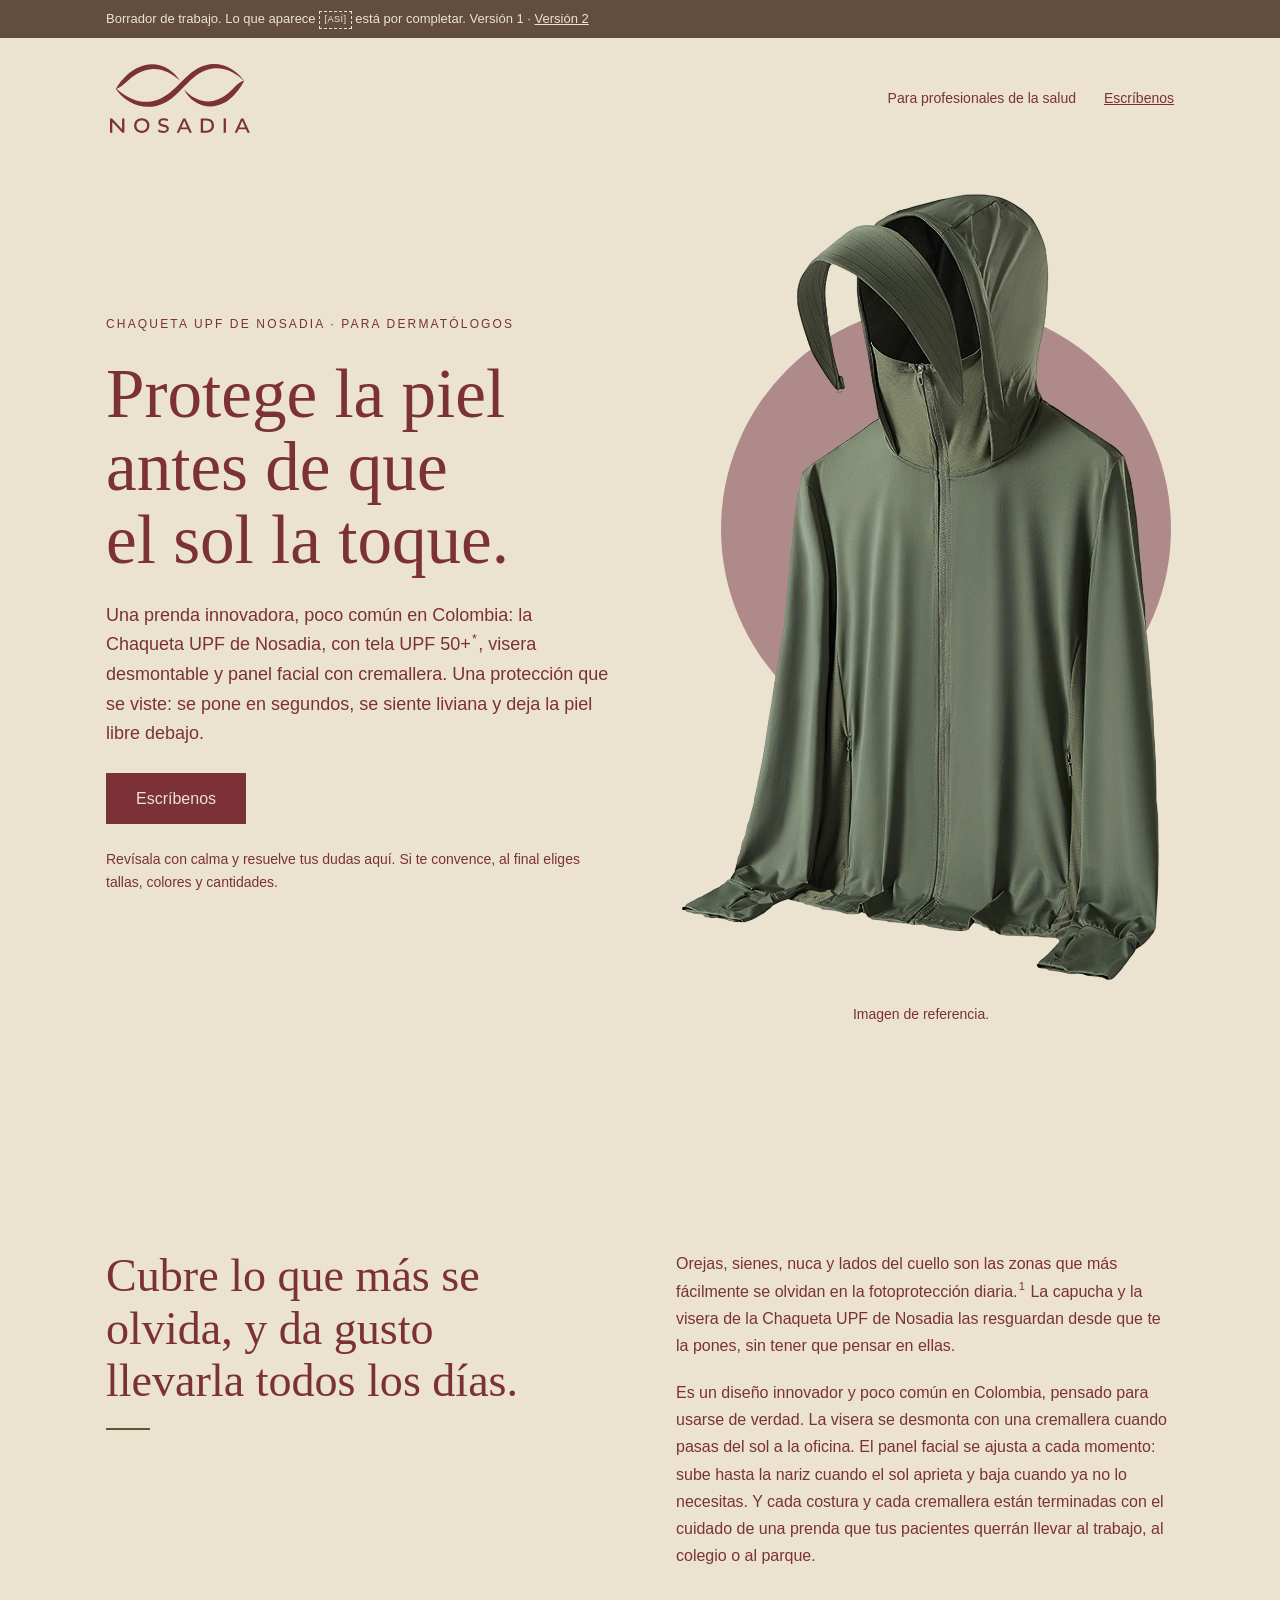
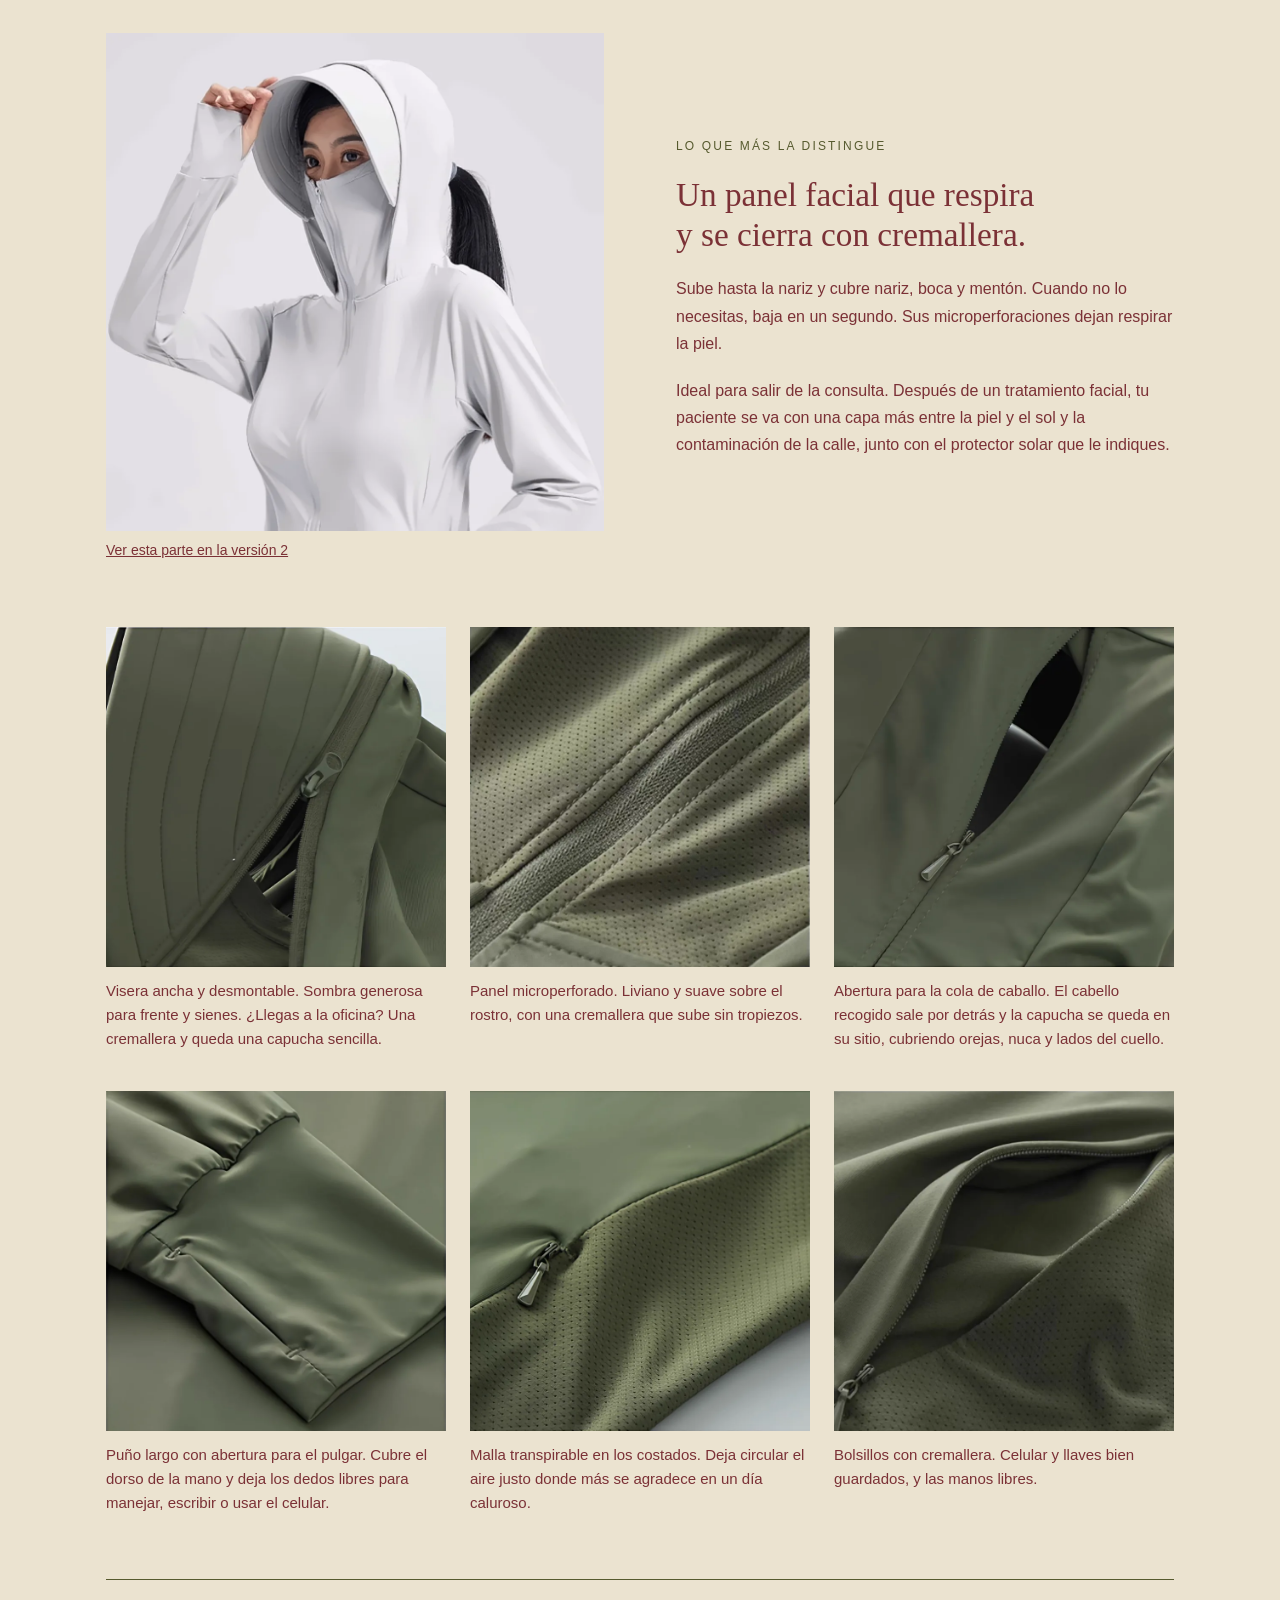
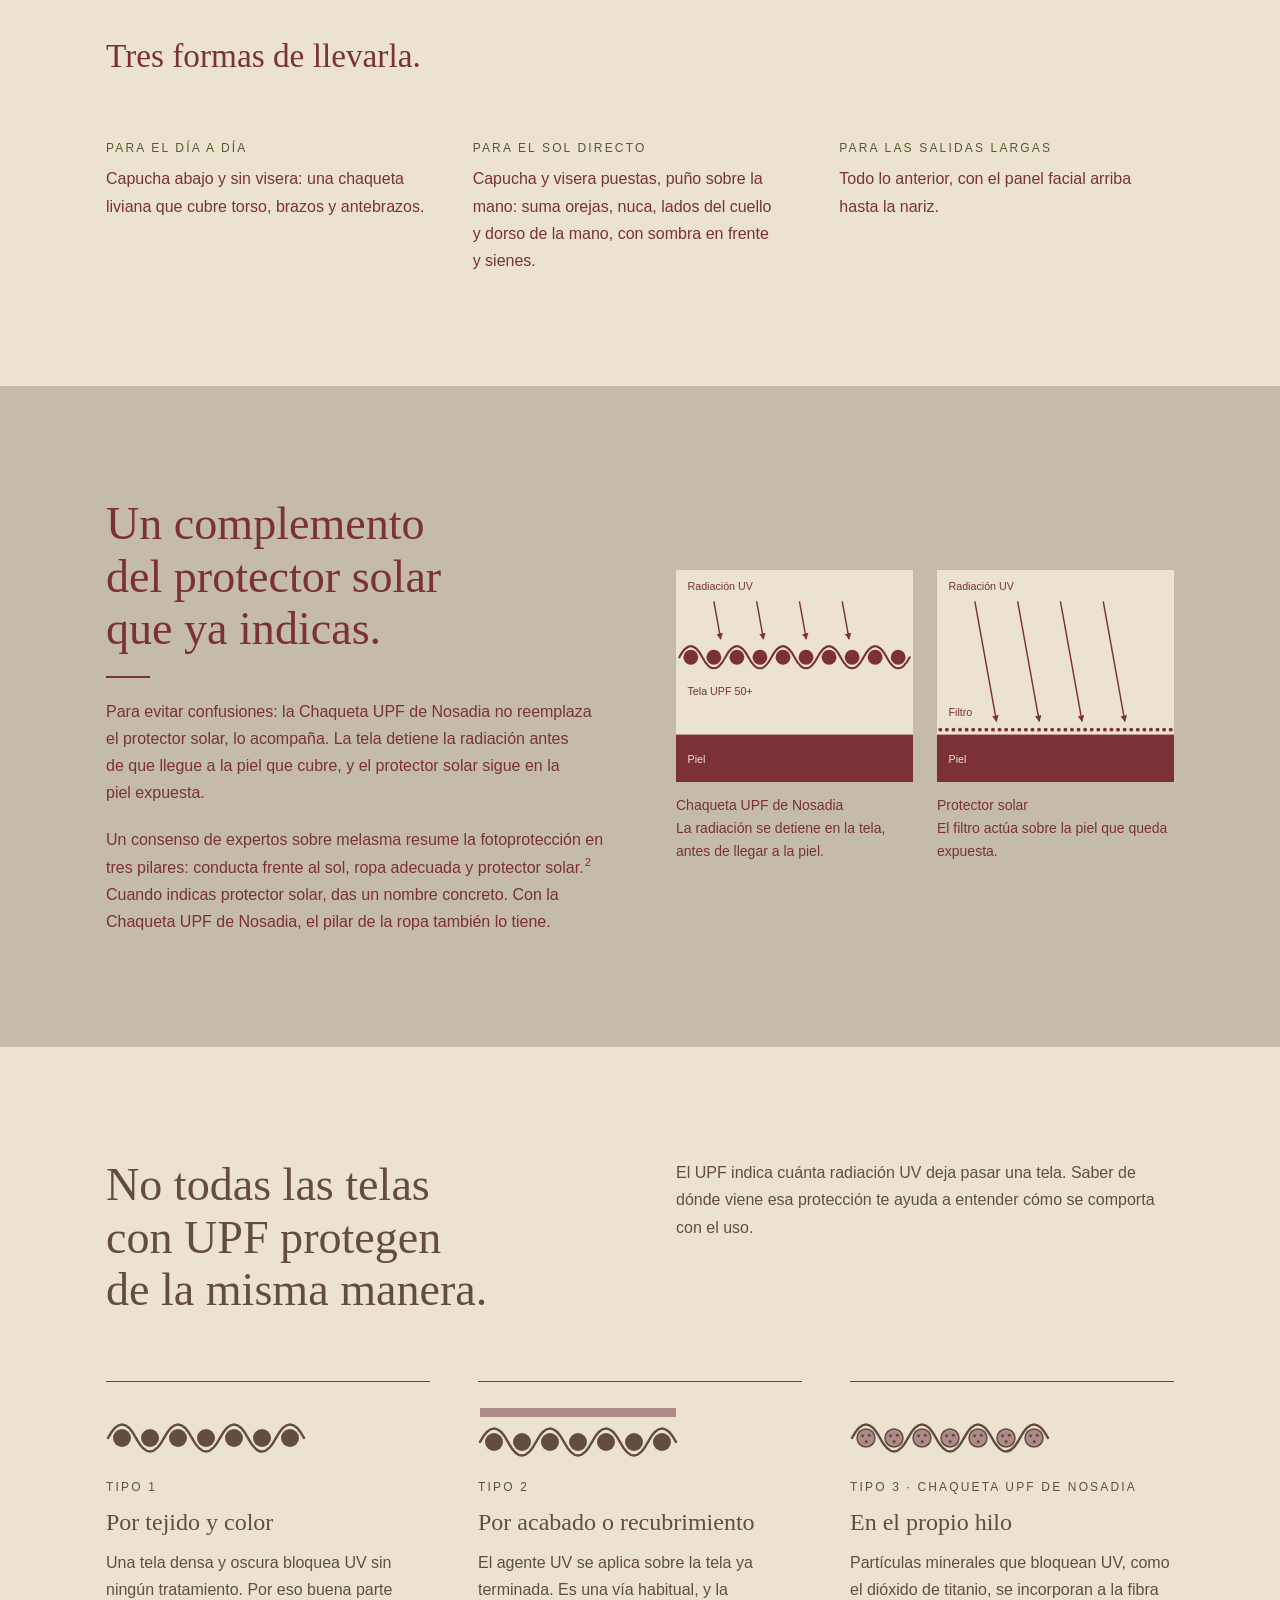
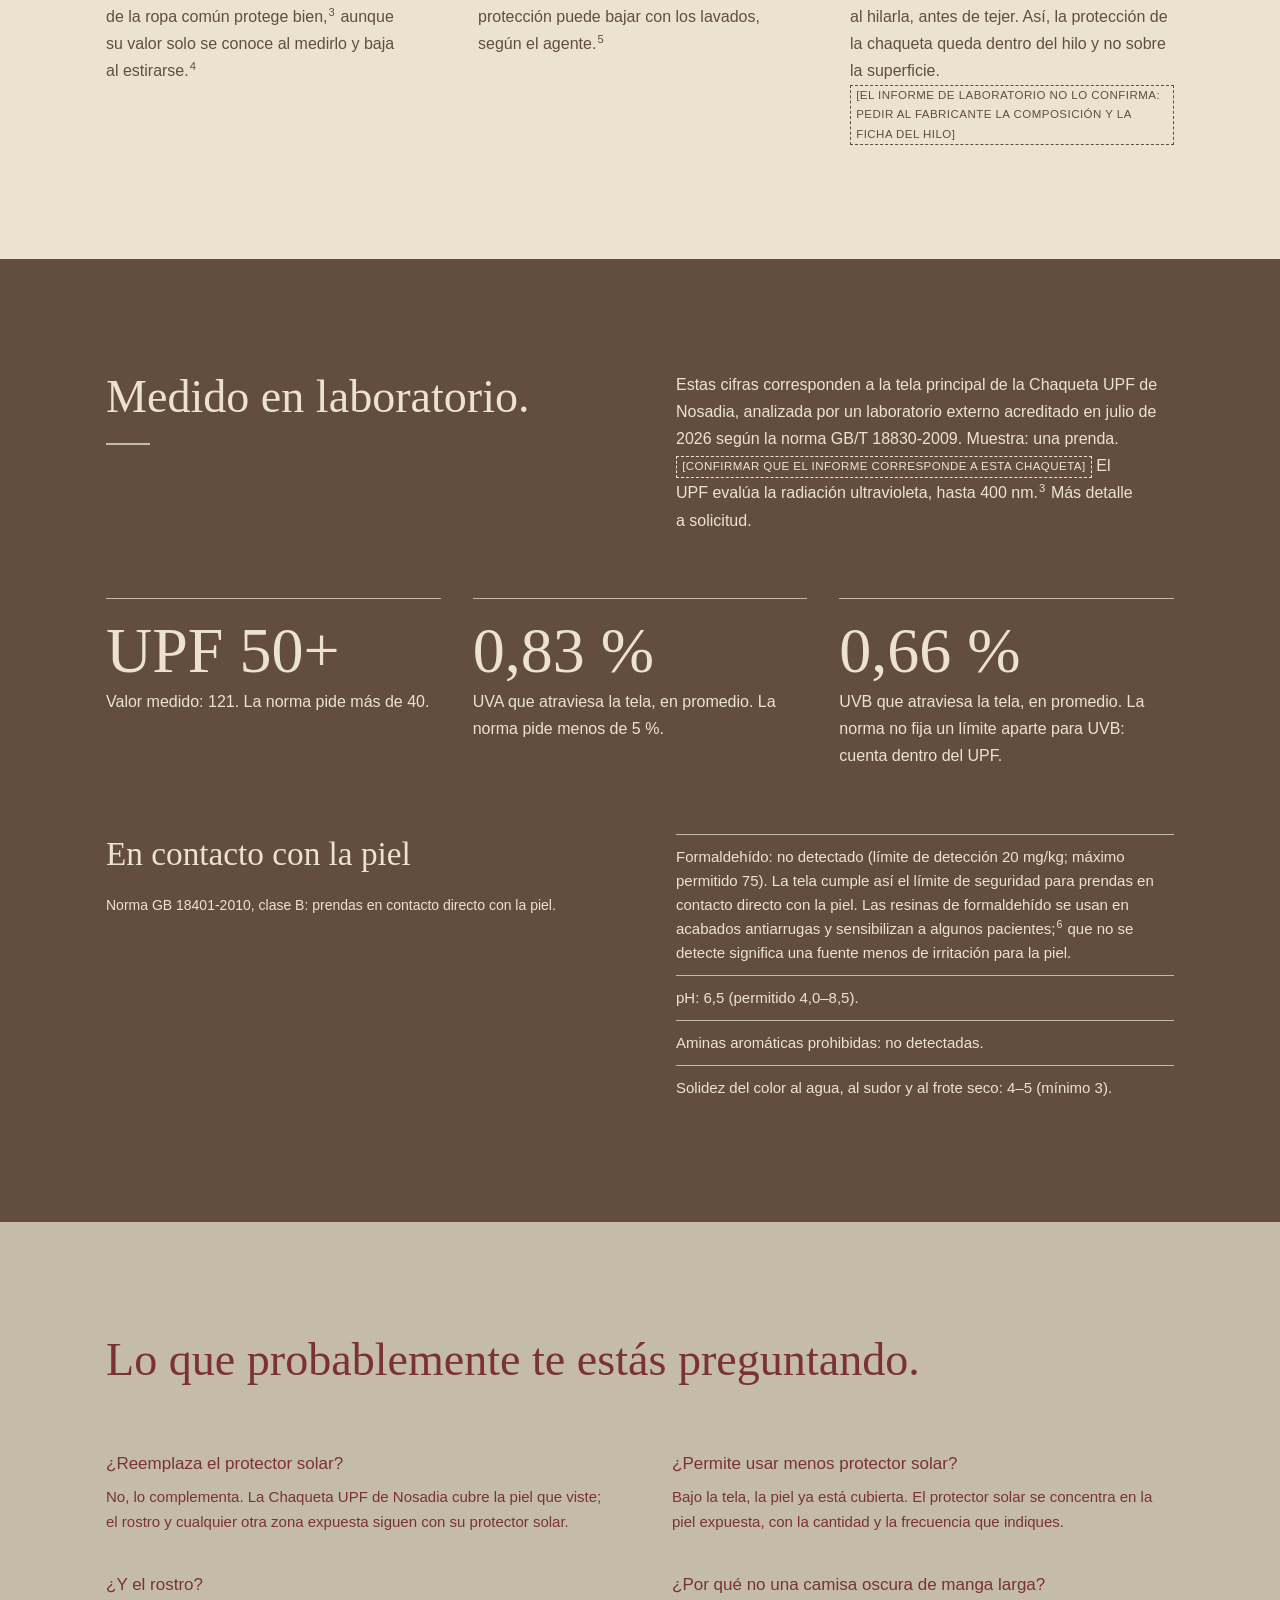
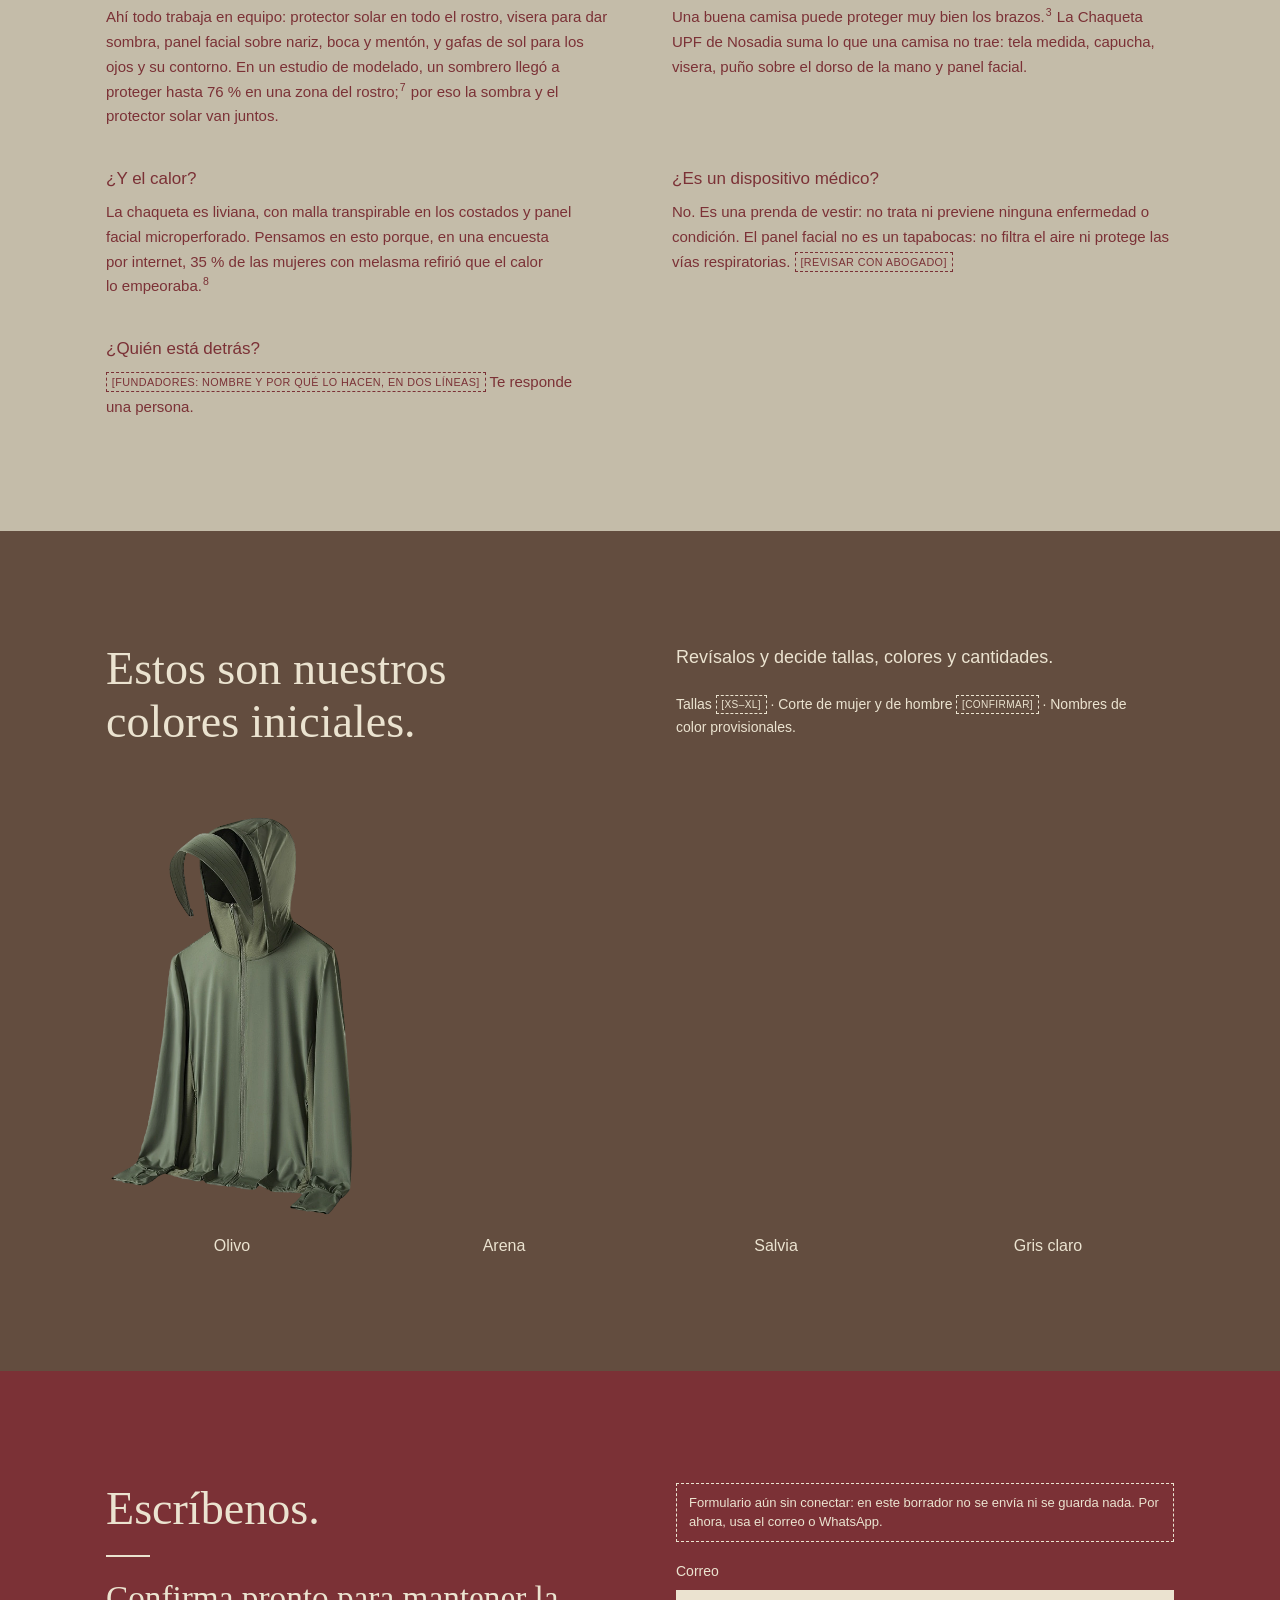
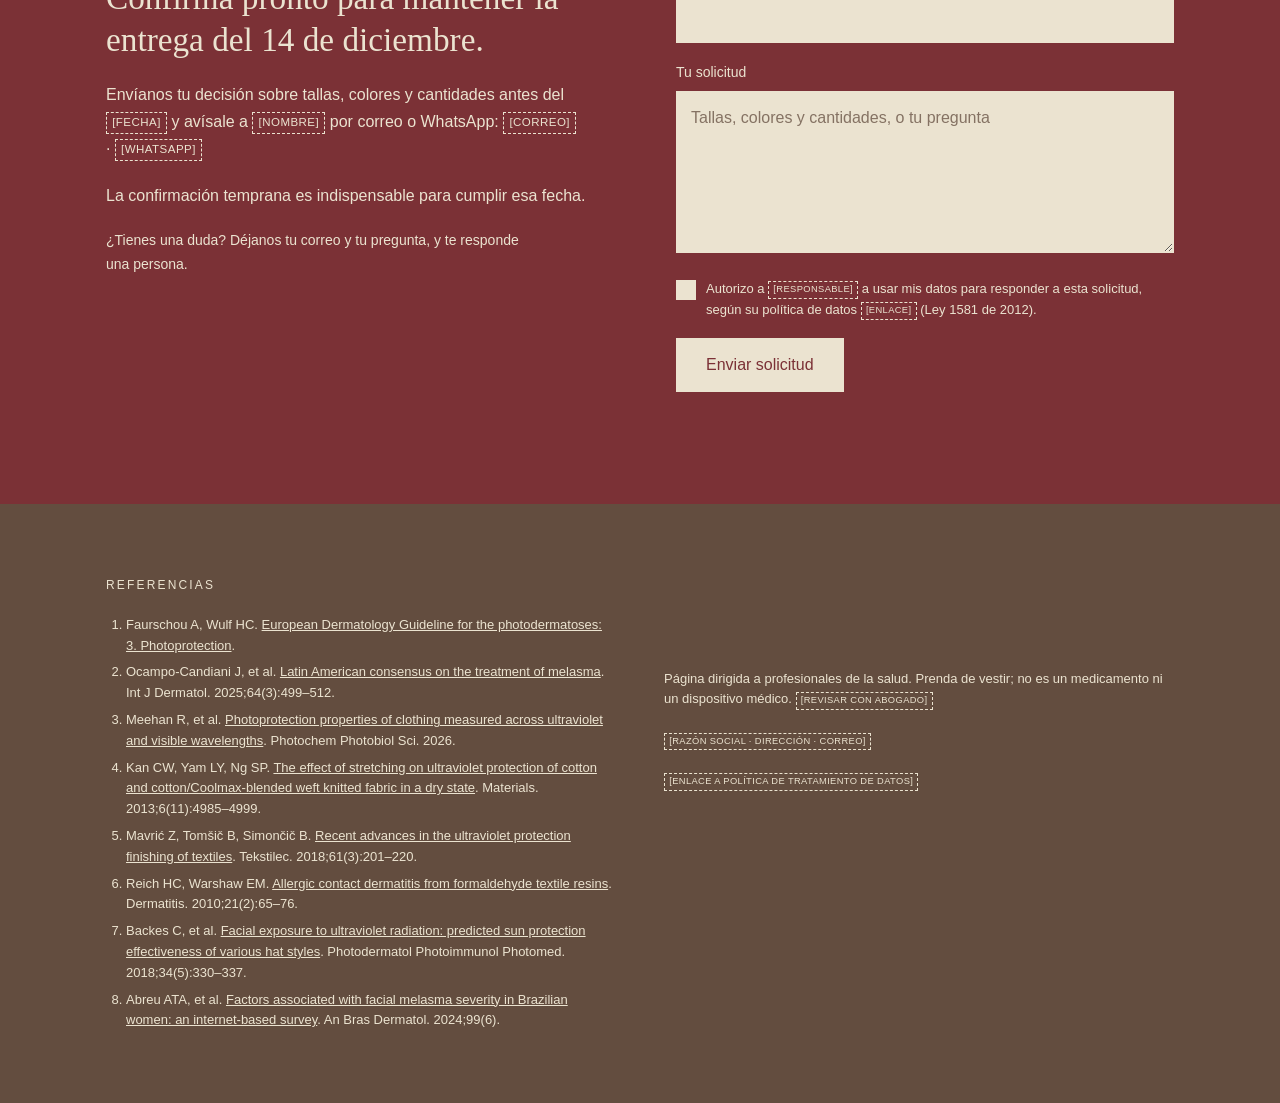
==== commit b46b1b69: "Say poco común en Colombia instead of not yet available Co-Authored-By: Claude Opus 5.5 <noreply@ant" ====
--- a/index.html
+++ b/index.html
@@ -42,7 +42,7 @@
   <div class="hero-copy">
     <p class="label">Chaqueta UPF de Nosadia · Para dermatólogos</p>
     <h1>Protege la piel antes de que el sol la toque.</h1>
-    <p class="lead">Una prenda innovadora que aún no se consigue en Colombia: la Chaqueta UPF de Nosadia, con tela UPF 50+<sup><a href="#datos">*</a></sup>, visera desmontable y panel facial con cremallera. Una protección que se viste: se pone en segundos, se siente liviana y deja la piel libre debajo.</p>
+    <p class="lead">Una prenda innovadora, poco común en Colombia: la Chaqueta UPF de Nosadia, con tela UPF 50+<sup><a href="#datos">*</a></sup>, visera desmontable y panel facial con cremallera. Una protección que se viste: se pone en segundos, se siente liviana y deja la piel libre debajo.</p>
     <a class="btn" href="#contacto">Escríbenos</a>
     <p class="small measure">Revísala con calma y resuelve tus dudas aquí. Si te convence, al final eliges tallas, colores y cantidades.</p>
   </div>
@@ -64,7 +64,7 @@
       </div>
       <div class="stack">
         <p class="measure">Orejas, sienes, nuca y lados del cuello son las zonas que más fácilmente se olvidan en la fotoprotección diaria.<sup><a href="#ref-1">1</a></sup> La capucha y la visera de la Chaqueta UPF de Nosadia las resguardan desde que te la pones, sin tener que pensar en ellas.</p>
-        <p class="measure">Es una prenda innovadora que aún no se consigue en Colombia, pensada para usarse de verdad. La visera se desmonta con una cremallera cuando pasas del sol a la oficina. El panel facial se ajusta a cada momento: sube hasta la nariz cuando el sol aprieta y baja cuando ya no lo necesitas. Y cada costura y cada cremallera están terminadas con el cuidado de una prenda que tus pacientes querrán llevar al trabajo, al colegio o al parque.</p>
+        <p class="measure">Es un diseño innovador y poco común en Colombia, pensado para usarse de verdad. La visera se desmonta con una cremallera cuando pasas del sol a la oficina. El panel facial se ajusta a cada momento: sube hasta la nariz cuando el sol aprieta y baja cuando ya no lo necesitas. Y cada costura y cada cremallera están terminadas con el cuidado de una prenda que tus pacientes querrán llevar al trabajo, al colegio o al parque.</p>
       </div>
     </div>
 
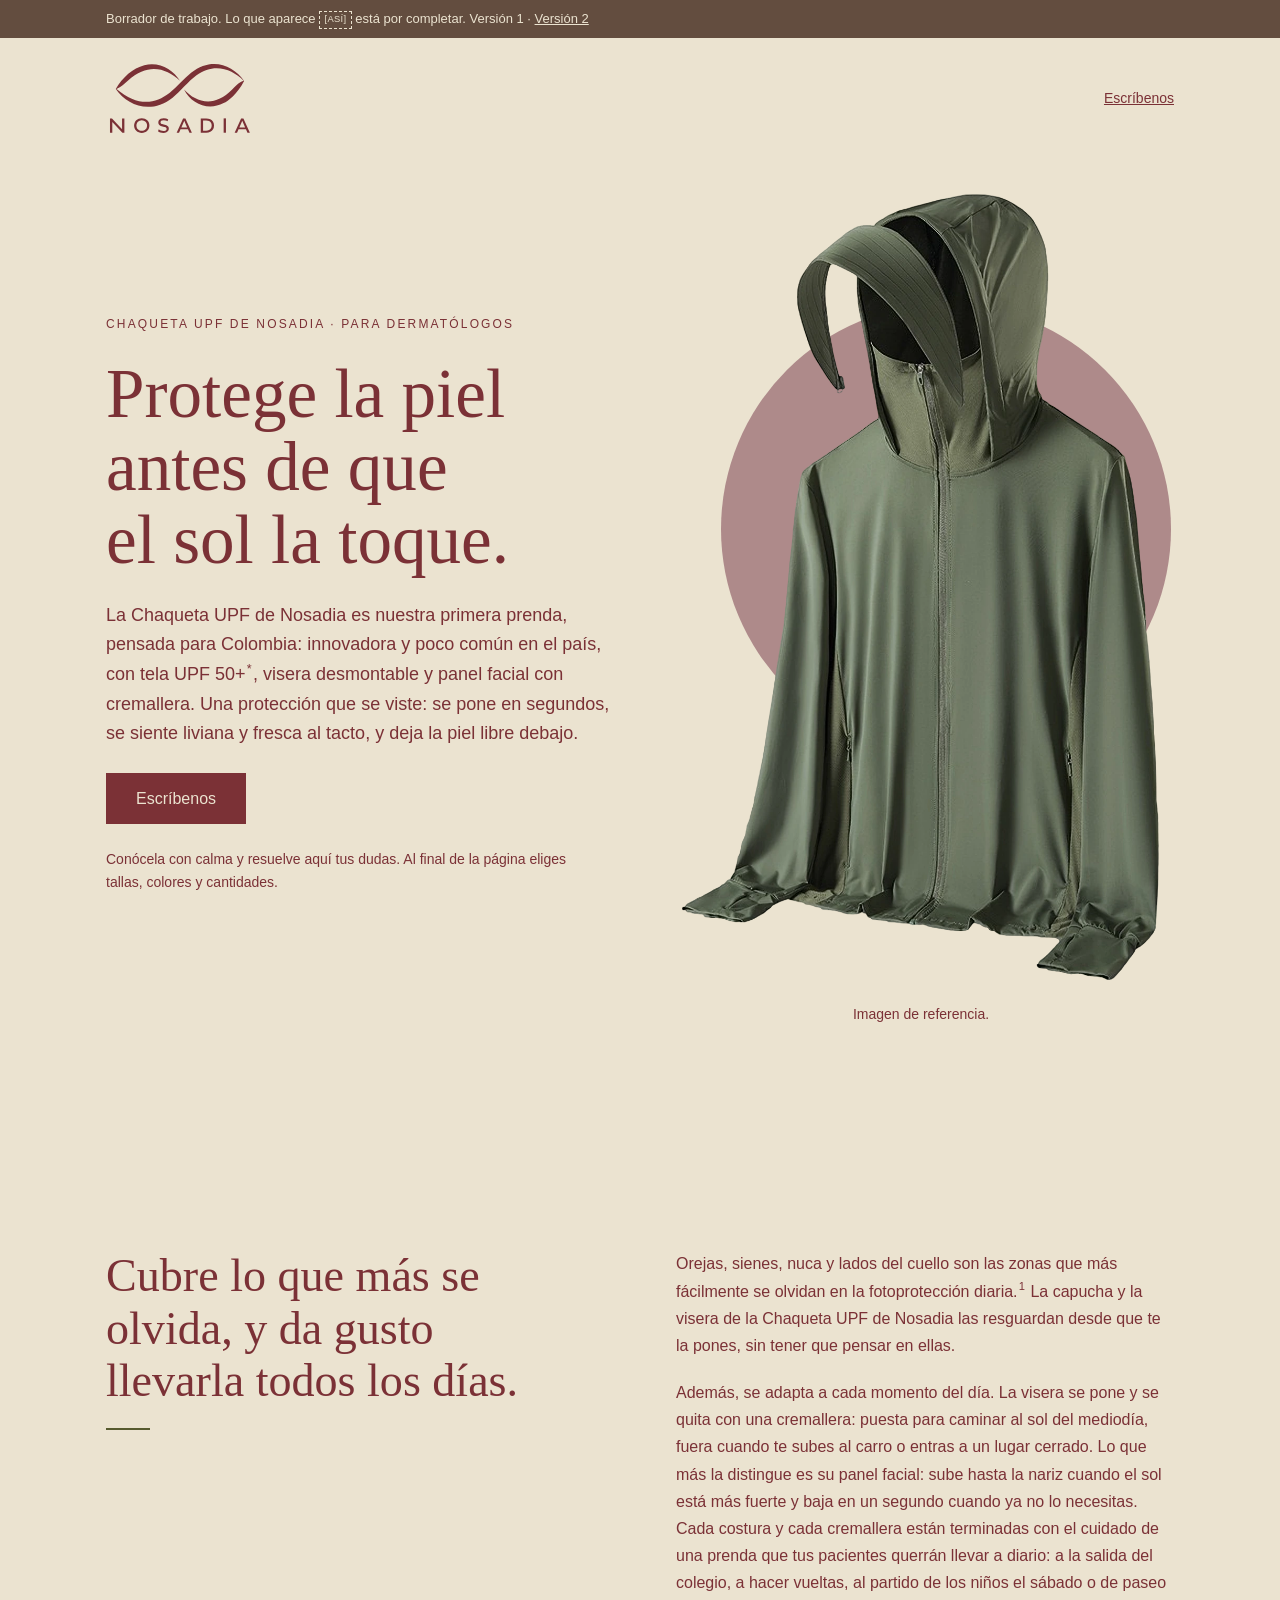
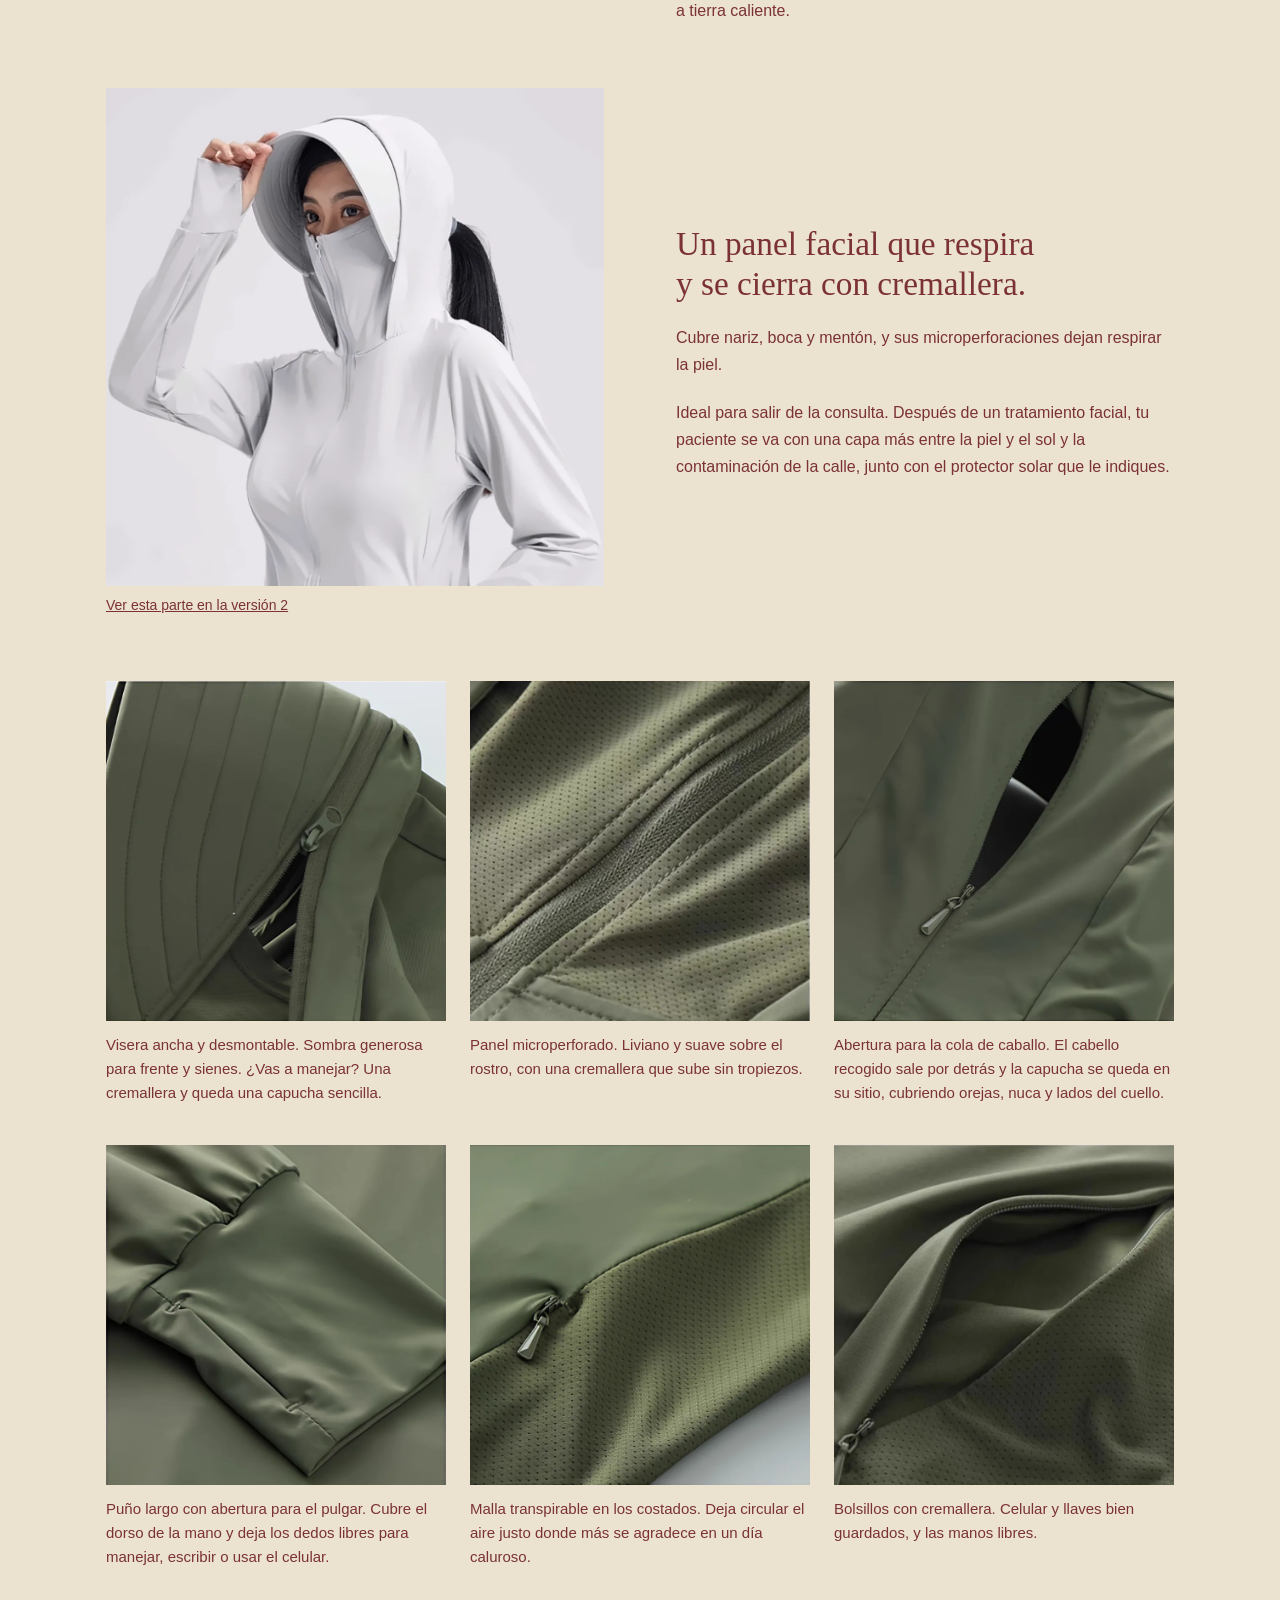
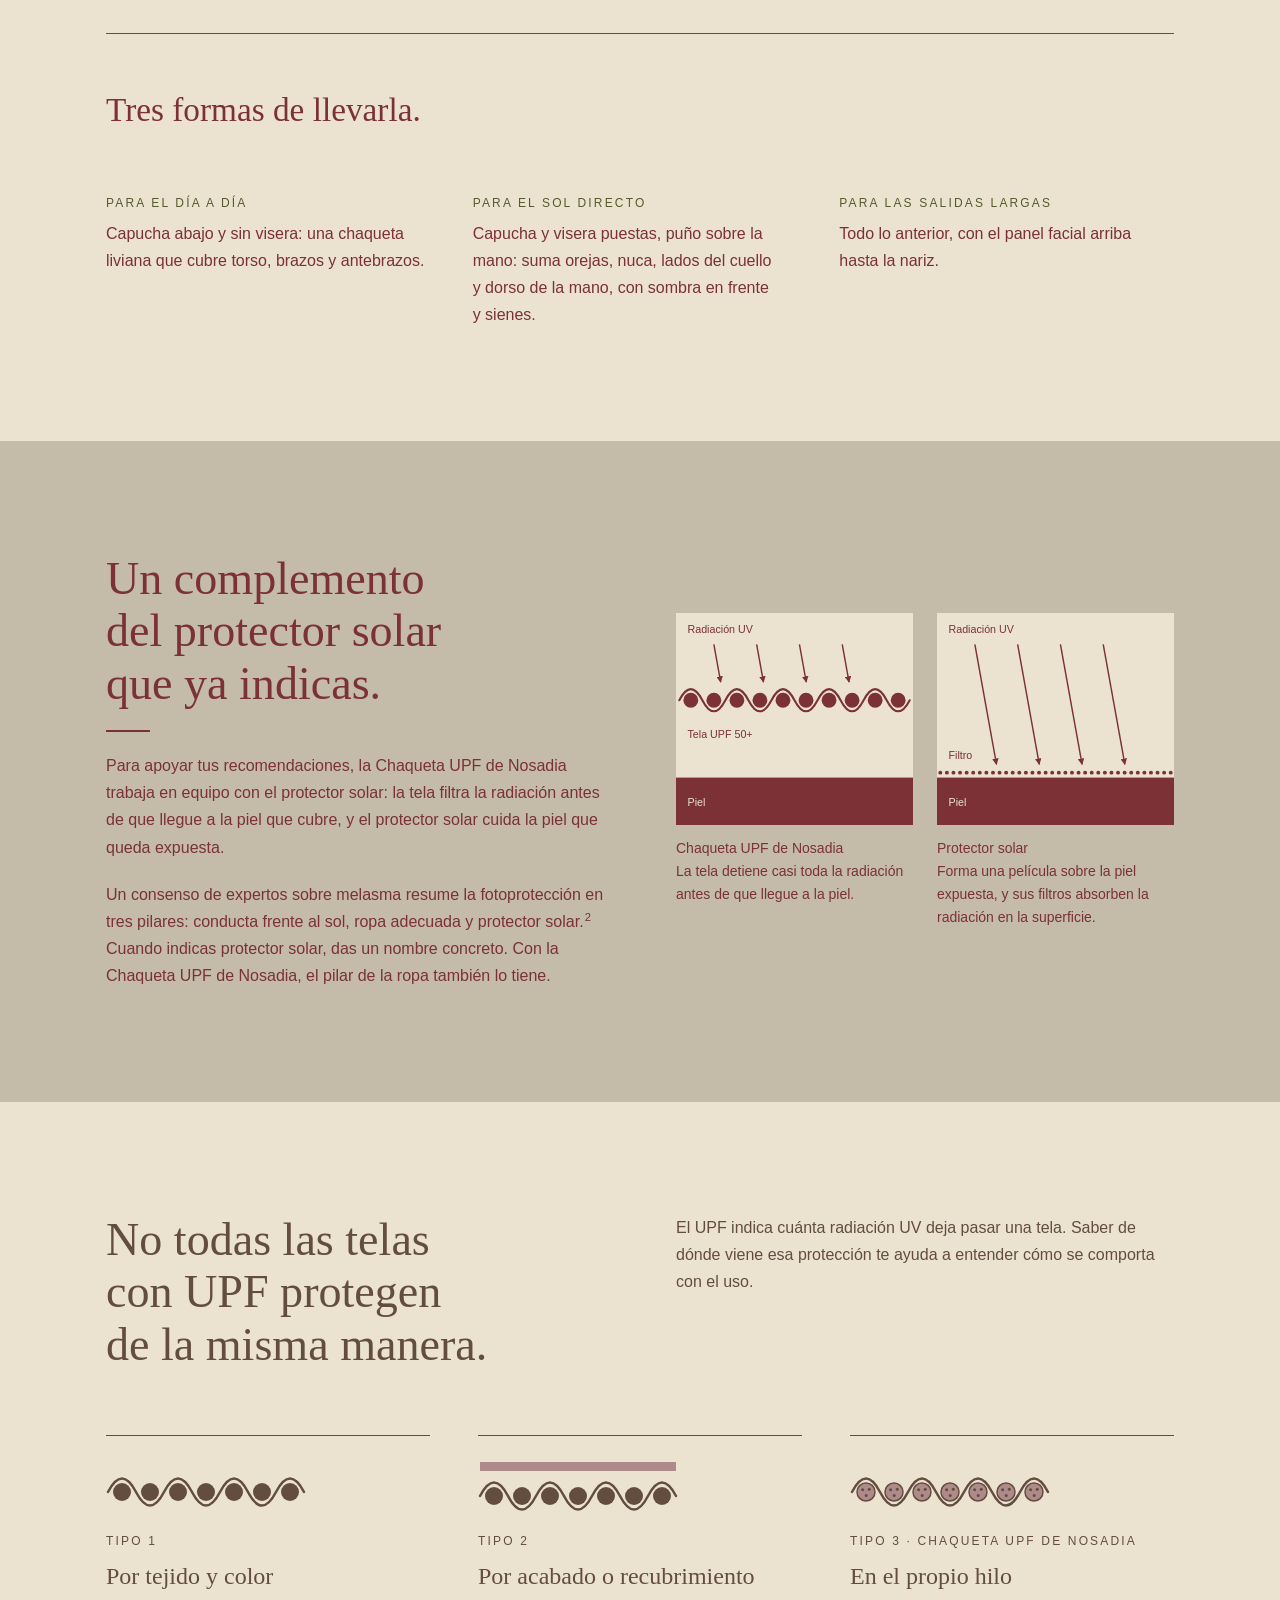
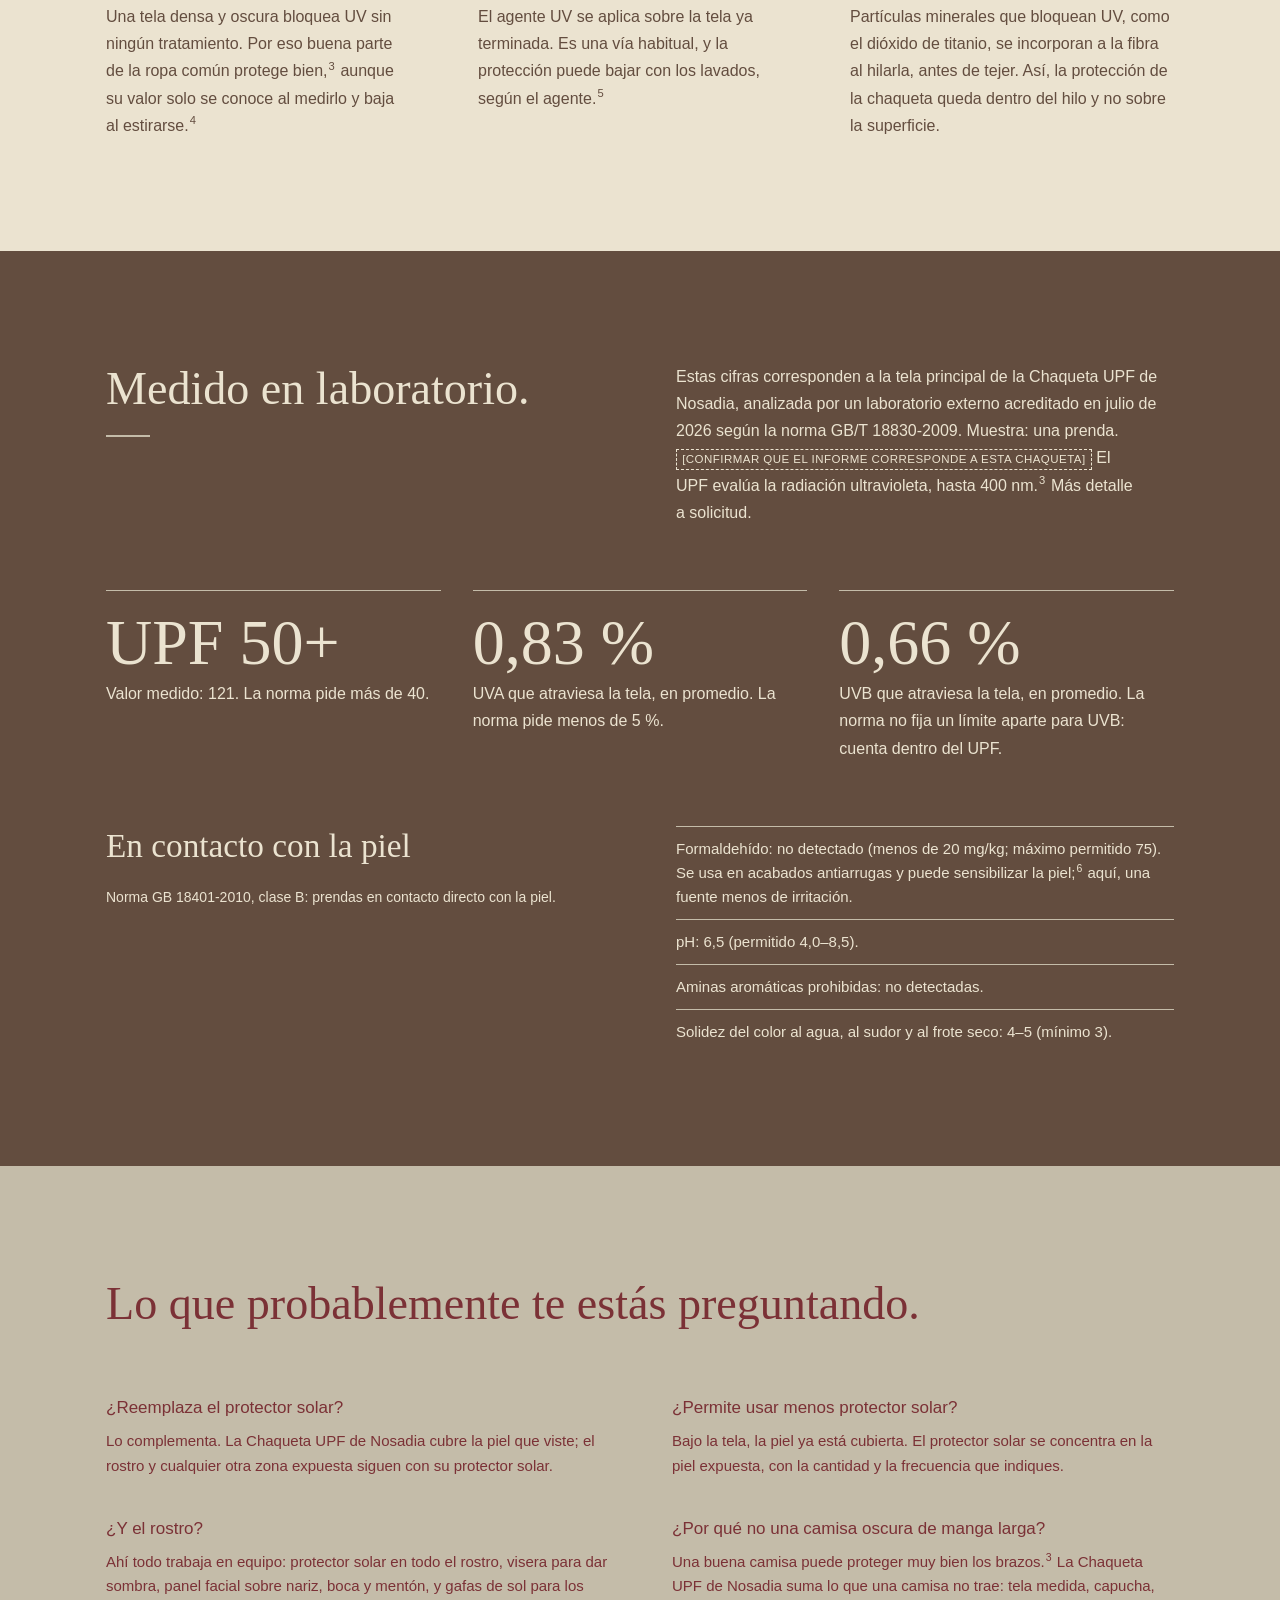
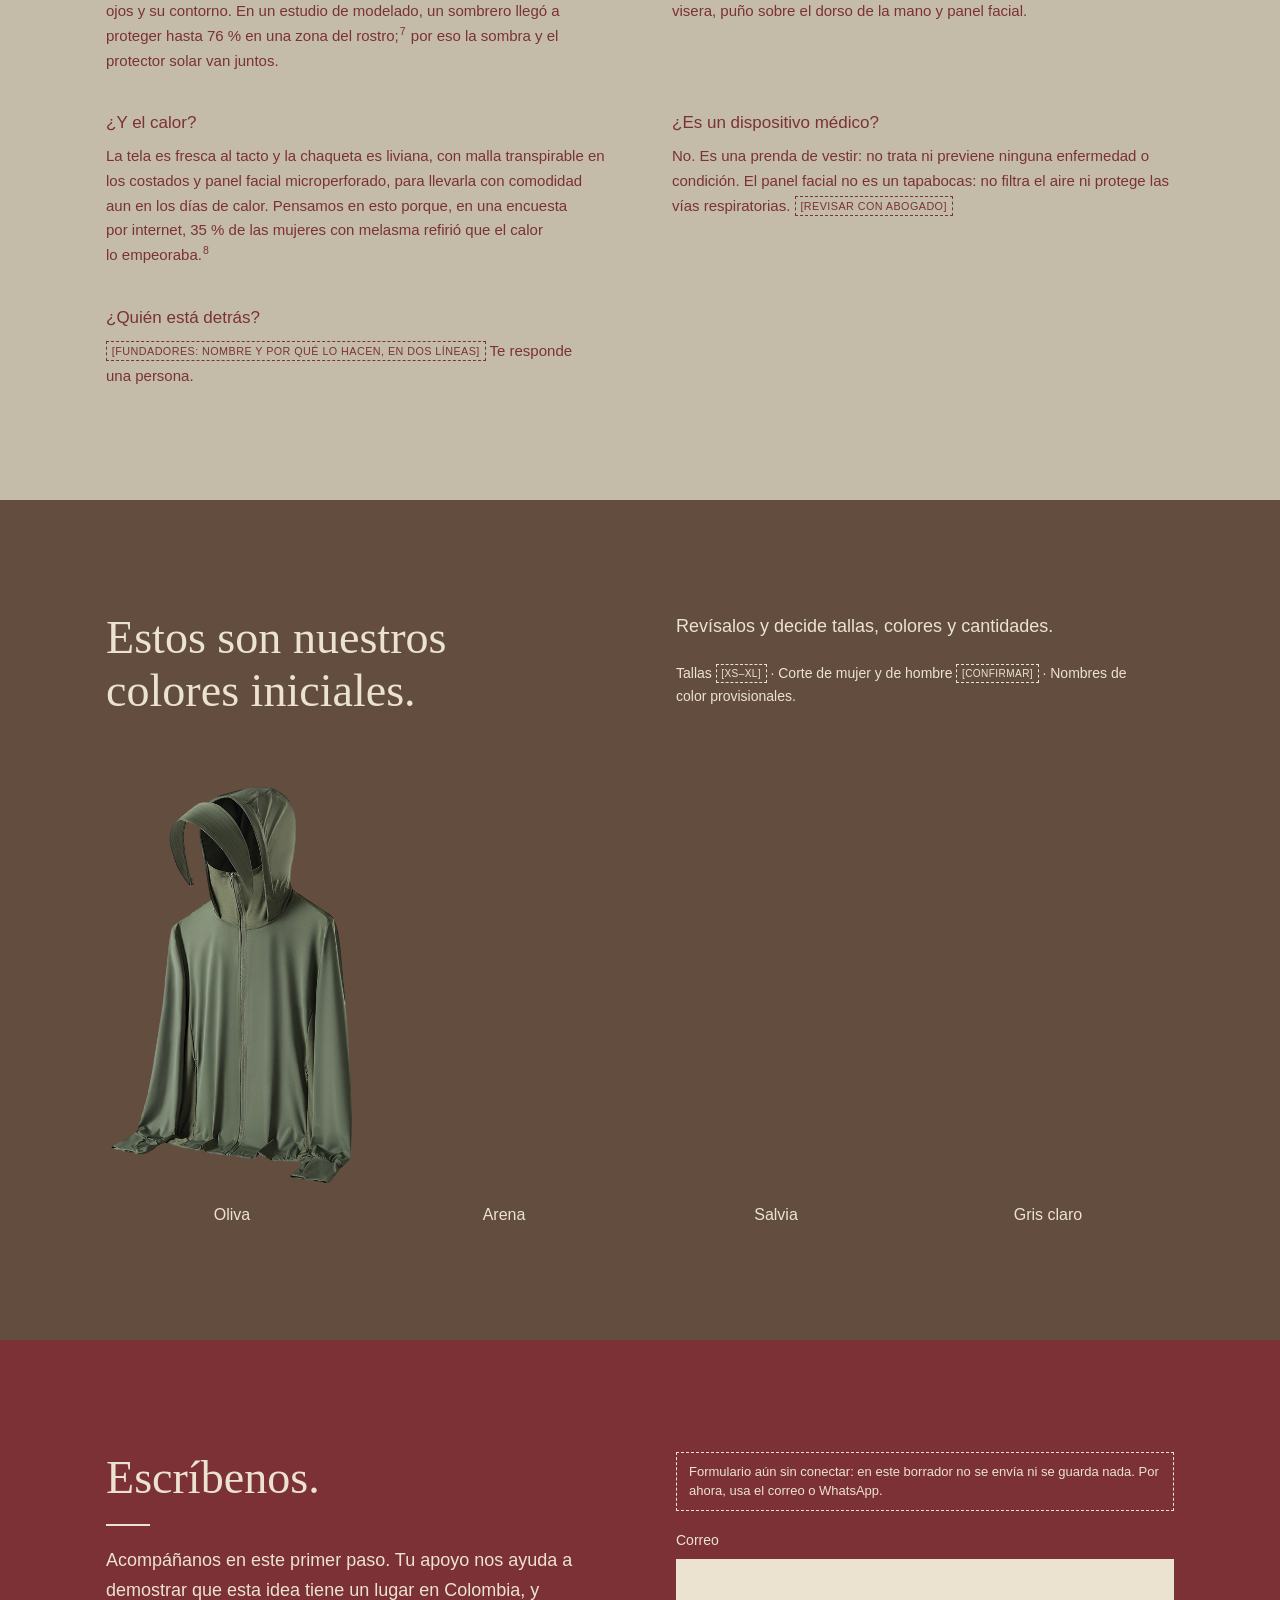
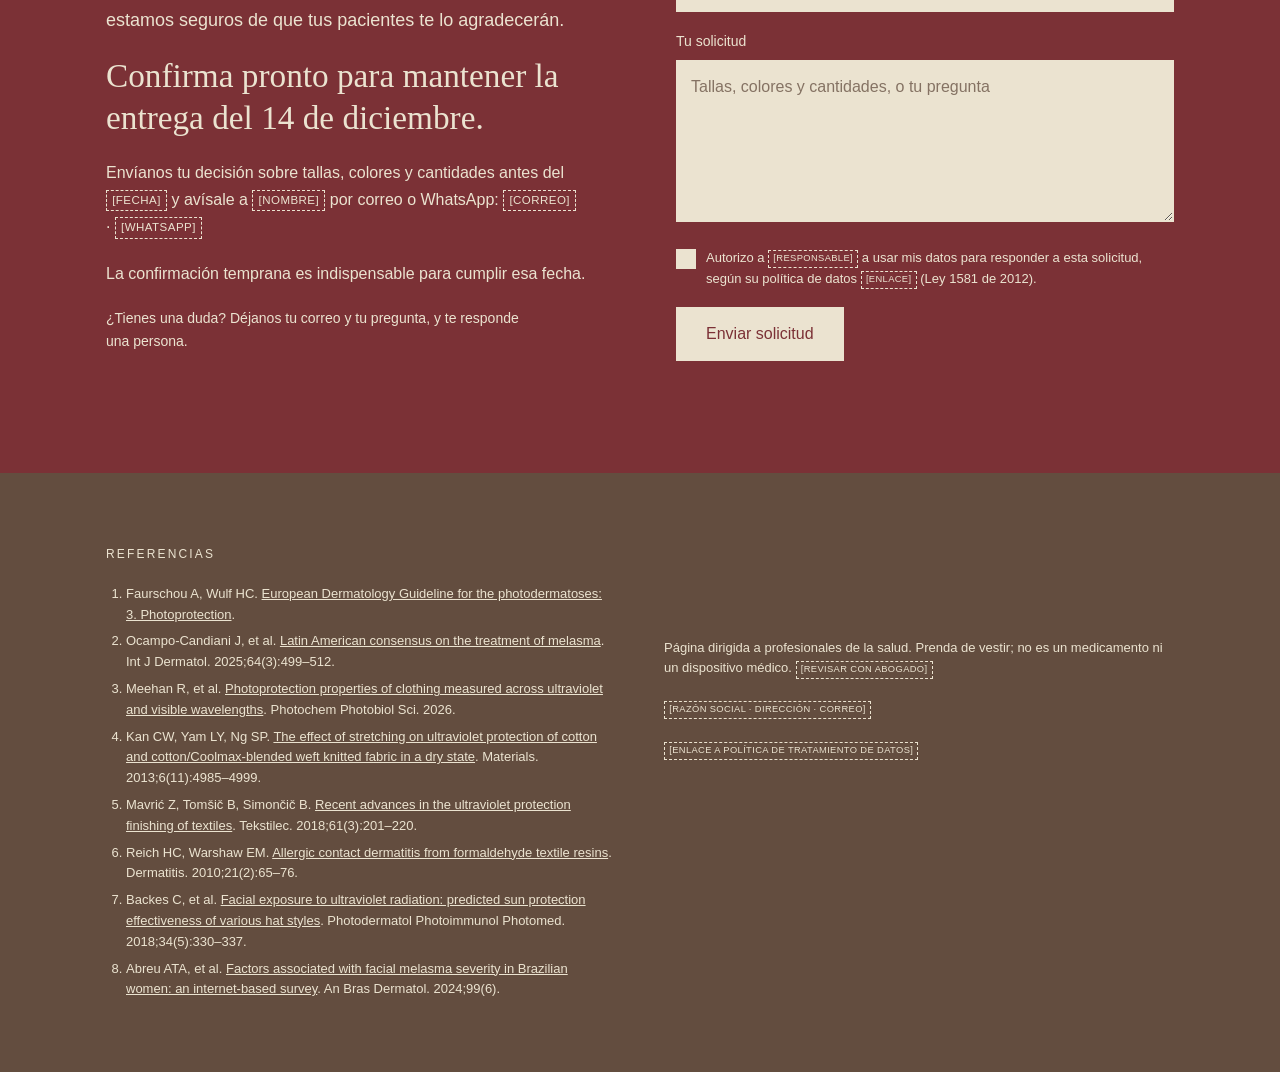
==== commit 9d03e1cb: "Apply the third review list and clean the hair edge in version 2 - Version 2 first photo: the ponyta" ====
--- a/index.html
+++ b/index.html
@@ -30,7 +30,6 @@
 <header class="site-head">
   <a href="#inicio" aria-label="Nosadia, inicio"><img src="img/logo.svg" alt="Nosadia" width="148" height="77"></a>
   <nav aria-label="Principal">
-    <span>Para profesionales de la salud</span>
     <a href="#contacto">Escríbenos</a>
   </nav>
 </header>
@@ -42,13 +41,13 @@
   <div class="hero-copy">
     <p class="label">Chaqueta UPF de Nosadia · Para dermatólogos</p>
     <h1>Protege la piel antes de que el sol la toque.</h1>
-    <p class="lead">Una prenda innovadora, poco común en Colombia: la Chaqueta UPF de Nosadia, con tela UPF 50+<sup><a href="#datos">*</a></sup>, visera desmontable y panel facial con cremallera. Una protección que se viste: se pone en segundos, se siente liviana y deja la piel libre debajo.</p>
+    <p class="lead">La Chaqueta UPF de Nosadia es nuestra primera prenda, pensada para Colombia: innovadora y poco común en el país, con tela UPF 50+<sup><a href="#datos">*</a></sup>, visera desmontable y panel facial con cremallera. Una protección que se viste: se pone en segundos, se siente liviana y fresca al tacto, y deja la piel libre debajo.</p>
     <a class="btn" href="#contacto">Escríbenos</a>
-    <p class="small measure">Revísala con calma y resuelve tus dudas aquí. Si te convence, al final eliges tallas, colores y cantidades.</p>
+    <p class="small measure">Conócela con calma y resuelve aquí tus dudas. Al final de la página eliges tallas, colores y cantidades.</p>
   </div>
   <figure class="hero-figure">
     <div class="hero-photo">
-      <img src="img/jacket-olive.webp" width="954" height="1542" alt="Chaqueta UPF de Nosadia en color olivo, con capucha, visera ancha y panel facial cerrado con cremallera">
+      <img src="img/jacket-olive.webp" width="954" height="1542" alt="Chaqueta UPF de Nosadia en color oliva, con capucha, visera ancha y panel facial cerrado con cremallera">
     </div>
     <figcaption class="small">Imagen de referencia.</figcaption>
   </figure>
@@ -64,7 +63,7 @@
       </div>
       <div class="stack">
         <p class="measure">Orejas, sienes, nuca y lados del cuello son las zonas que más fácilmente se olvidan en la fotoprotección diaria.<sup><a href="#ref-1">1</a></sup> La capucha y la visera de la Chaqueta UPF de Nosadia las resguardan desde que te la pones, sin tener que pensar en ellas.</p>
-        <p class="measure">Es un diseño innovador y poco común en Colombia, pensado para usarse de verdad. La visera se desmonta con una cremallera cuando pasas del sol a la oficina. El panel facial se ajusta a cada momento: sube hasta la nariz cuando el sol aprieta y baja cuando ya no lo necesitas. Y cada costura y cada cremallera están terminadas con el cuidado de una prenda que tus pacientes querrán llevar al trabajo, al colegio o al parque.</p>
+        <p class="measure">Además, se adapta a cada momento del día. La visera se pone y se quita con una cremallera: puesta para caminar al sol del mediodía, fuera cuando te subes al carro o entras a un lugar cerrado. Lo que más la distingue es su panel facial: sube hasta la nariz cuando el sol está más fuerte y baja en un segundo cuando ya no lo necesitas. Cada costura y cada cremallera están terminadas con el cuidado de una prenda que tus pacientes querrán llevar a diario: a la salida del colegio, a hacer vueltas, al partido de los niños el sábado o de paseo a tierra caliente.</p>
       </div>
     </div>
 
@@ -74,9 +73,8 @@
         <figcaption class="small"><a href="v2/#panel">Ver esta parte en la versión 2</a></figcaption>
       </figure>
       <div class="stack">
-        <p class="label">Lo que más la distingue</p>
         <h3 class="h3">Un panel facial que respira y se cierra con cremallera.</h3>
-        <p class="measure">Sube hasta la nariz y cubre nariz, boca y mentón. Cuando no lo necesitas, baja en un segundo. Sus microperforaciones dejan respirar la piel.</p>
+        <p class="measure">Cubre nariz, boca y mentón, y sus microperforaciones dejan respirar la piel.</p>
         <p class="measure"><b>Ideal para salir de la consulta.</b> Después de un tratamiento facial, tu paciente se va con una capa más entre la piel y el sol y la contaminación de la calle, junto con el protector solar que le indiques.</p>
       </div>
     </div>
@@ -84,7 +82,7 @@
     <div class="details">
       <figure class="detail">
         <img src="img/detail-brim.webp" width="800" height="800" loading="lazy" alt="Visera ancha unida a la capucha con una cremallera">
-        <figcaption><b>Visera ancha y desmontable.</b> Sombra generosa para frente y sienes. ¿Llegas a la oficina? Una cremallera y queda una capucha sencilla.</figcaption>
+        <figcaption><b>Visera ancha y desmontable.</b> Sombra generosa para frente y sienes. ¿Vas a manejar? Una cremallera y queda una capucha sencilla.</figcaption>
       </figure>
       <figure class="detail">
         <img src="img/detail-panel.webp" width="800" height="800" loading="lazy" alt="Tela microperforada del panel facial, junto a la cremallera">
@@ -134,17 +132,17 @@
     <div class="stack">
       <h2 class="h2">Un complemento del protector solar que ya indicas.</h2>
       <hr class="dash">
-      <p class="measure">Para evitar confusiones: la Chaqueta UPF de Nosadia no reemplaza el protector solar, lo acompaña. La tela detiene la radiación antes de que llegue a la piel que cubre, y el protector solar sigue en la piel expuesta.</p>
+      <p class="measure">Para apoyar tus recomendaciones, la Chaqueta UPF de Nosadia trabaja en equipo con el protector solar: la tela filtra la radiación antes de que llegue a la piel que cubre, y el protector solar cuida la piel que queda expuesta.</p>
       <p class="measure">Un consenso de expertos sobre melasma resume la fotoprotección en tres pilares: conducta frente al sol, ropa adecuada y protector solar.<sup><a href="#ref-2">2</a></sup> Cuando indicas protector solar, das un nombre concreto. Con la Chaqueta UPF de Nosadia, el pilar de la ropa también lo tiene.</p>
     </div>
     <div class="filter-icons">
       <figure class="filter-icon">
         <svg viewBox="0 0 288 258" role="img" aria-label="Corte esquemático: la radiación UV se detiene en la tela de la chaqueta, antes de llegar a la piel."><defs><marker id="ra" viewBox="0 0 10 10" refX="9" refY="5" markerWidth="4.5" markerHeight="4.5" orient="auto"><path d="M0 0 10 5 0 10z" fill="#7B3136"></path></marker></defs><rect width="288" height="258" fill="#EBE3D0"></rect><rect y="200" width="288" height="58" fill="#7B3136"></rect><text x="14" y="234" font-size="13" font-weight="500" fill="#EBE3D0">Piel</text><text x="14" y="24" font-size="13" font-weight="500" fill="#7B3136">Radiación UV</text><g stroke="#7B3136" stroke-width="1.75" fill="none"><path d="M46 38L54.28 84" marker-end="url(#ra)"></path><path d="M98 38L106.28 84" marker-end="url(#ra)"></path><path d="M150 38L158.28 84" marker-end="url(#ra)"></path><path d="M202 38L210.28 84" marker-end="url(#ra)"></path></g><path d="M4 106Q18 79 32 106Q46 133 60 106Q74 79 88 106Q102 133 116 106Q130 79 144 106Q158 133 172 106Q186 79 200 106Q214 133 228 106Q242 79 256 106Q270 133 284 106" fill="none" stroke="#7B3136" stroke-width="2.5" stroke-linecap="round"></path><circle cx="18" cy="106" r="9" fill="#7B3136"></circle><circle cx="46" cy="106" r="9" fill="#7B3136"></circle><circle cx="74" cy="106" r="9" fill="#7B3136"></circle><circle cx="102" cy="106" r="9" fill="#7B3136"></circle><circle cx="130" cy="106" r="9" fill="#7B3136"></circle><circle cx="158" cy="106" r="9" fill="#7B3136"></circle><circle cx="186" cy="106" r="9" fill="#7B3136"></circle><circle cx="214" cy="106" r="9" fill="#7B3136"></circle><circle cx="242" cy="106" r="9" fill="#7B3136"></circle><circle cx="270" cy="106" r="9" fill="#7B3136"></circle><text x="14" y="152" font-size="13" font-weight="500" fill="#7B3136">Tela UPF 50+</text></svg>
-        <figcaption class="small"><b>Chaqueta UPF de Nosadia</b><br>La radiación se detiene en la tela, antes de llegar a la piel.</figcaption>
+        <figcaption class="small"><b>Chaqueta UPF de Nosadia</b><br>La tela detiene casi toda la radiación antes de que llegue a la piel.</figcaption>
       </figure>
       <figure class="filter-icon">
         <svg viewBox="0 0 288 258" role="img" aria-label="Corte esquemático: en la piel expuesta, la radiación UV llega hasta el filtro del protector solar, sobre la piel."><defs><marker id="rb" viewBox="0 0 10 10" refX="9" refY="5" markerWidth="4.5" markerHeight="4.5" orient="auto"><path d="M0 0 10 5 0 10z" fill="#7B3136"></path></marker></defs><rect width="288" height="258" fill="#EBE3D0"></rect><rect y="200" width="288" height="58" fill="#7B3136"></rect><text x="14" y="234" font-size="13" font-weight="500" fill="#EBE3D0">Piel</text><text x="14" y="24" font-size="13" font-weight="500" fill="#7B3136">Radiación UV</text><g stroke="#7B3136" stroke-width="1.75" fill="none"><path d="M46 38L72.28 184" marker-end="url(#rb)"></path><path d="M98 38L124.28 184" marker-end="url(#rb)"></path><path d="M150 38L176.28 184" marker-end="url(#rb)"></path><path d="M202 38L228.28 184" marker-end="url(#rb)"></path></g><circle cx="4" cy="194" r="2.4" fill="#7B3136"></circle><circle cx="12" cy="194" r="2.4" fill="#7B3136"></circle><circle cx="20" cy="194" r="2.4" fill="#7B3136"></circle><circle cx="28" cy="194" r="2.4" fill="#7B3136"></circle><circle cx="36" cy="194" r="2.4" fill="#7B3136"></circle><circle cx="44" cy="194" r="2.4" fill="#7B3136"></circle><circle cx="52" cy="194" r="2.4" fill="#7B3136"></circle><circle cx="60" cy="194" r="2.4" fill="#7B3136"></circle><circle cx="68" cy="194" r="2.4" fill="#7B3136"></circle><circle cx="76" cy="194" r="2.4" fill="#7B3136"></circle><circle cx="84" cy="194" r="2.4" fill="#7B3136"></circle><circle cx="92" cy="194" r="2.4" fill="#7B3136"></circle><circle cx="100" cy="194" r="2.4" fill="#7B3136"></circle><circle cx="108" cy="194" r="2.4" fill="#7B3136"></circle><circle cx="116" cy="194" r="2.4" fill="#7B3136"></circle><circle cx="124" cy="194" r="2.4" fill="#7B3136"></circle><circle cx="132" cy="194" r="2.4" fill="#7B3136"></circle><circle cx="140" cy="194" r="2.4" fill="#7B3136"></circle><circle cx="148" cy="194" r="2.4" fill="#7B3136"></circle><circle cx="156" cy="194" r="2.4" fill="#7B3136"></circle><circle cx="164" cy="194" r="2.4" fill="#7B3136"></circle><circle cx="172" cy="194" r="2.4" fill="#7B3136"></circle><circle cx="180" cy="194" r="2.4" fill="#7B3136"></circle><circle cx="188" cy="194" r="2.4" fill="#7B3136"></circle><circle cx="196" cy="194" r="2.4" fill="#7B3136"></circle><circle cx="204" cy="194" r="2.4" fill="#7B3136"></circle><circle cx="212" cy="194" r="2.4" fill="#7B3136"></circle><circle cx="220" cy="194" r="2.4" fill="#7B3136"></circle><circle cx="228" cy="194" r="2.4" fill="#7B3136"></circle><circle cx="236" cy="194" r="2.4" fill="#7B3136"></circle><circle cx="244" cy="194" r="2.4" fill="#7B3136"></circle><circle cx="252" cy="194" r="2.4" fill="#7B3136"></circle><circle cx="260" cy="194" r="2.4" fill="#7B3136"></circle><circle cx="268" cy="194" r="2.4" fill="#7B3136"></circle><circle cx="276" cy="194" r="2.4" fill="#7B3136"></circle><circle cx="284" cy="194" r="2.4" fill="#7B3136"></circle><text x="14" y="178" font-size="13" font-weight="500" fill="#7B3136">Filtro</text></svg>
-        <figcaption class="small"><b>Protector solar</b><br>El filtro actúa sobre la piel que queda expuesta.</figcaption>
+        <figcaption class="small"><b>Protector solar</b><br>Forma una película sobre la piel expuesta, y sus filtros absorben la radiación en la superficie.</figcaption>
       </figure>
     </div>
   </div>
@@ -174,7 +172,7 @@
         <svg viewBox="0 0 200 64" role="img" aria-label="Corte de un tejido con partículas minerales dentro de cada hilo"><path d="M2 36Q16 9 30 36Q44 63 58 36Q72 9 86 36Q100 63 114 36Q128 9 142 36Q156 63 170 36Q184 9 198 36" fill="none" stroke="#634D3F" stroke-width="2.5" stroke-linecap="round"></path><circle cx="16" cy="36" r="9" fill="#AE8A8A" stroke="#634D3F" stroke-width="1.5"></circle><circle cx="44" cy="36" r="9" fill="#AE8A8A" stroke="#634D3F" stroke-width="1.5"></circle><circle cx="72" cy="36" r="9" fill="#AE8A8A" stroke="#634D3F" stroke-width="1.5"></circle><circle cx="100" cy="36" r="9" fill="#AE8A8A" stroke="#634D3F" stroke-width="1.5"></circle><circle cx="128" cy="36" r="9" fill="#AE8A8A" stroke="#634D3F" stroke-width="1.5"></circle><circle cx="156" cy="36" r="9" fill="#AE8A8A" stroke="#634D3F" stroke-width="1.5"></circle><circle cx="184" cy="36" r="9" fill="#AE8A8A" stroke="#634D3F" stroke-width="1.5"></circle><circle cx="12.6" cy="33.8" r="1.5" fill="#634D3F"></circle><circle cx="19.2" cy="33.2" r="1.5" fill="#634D3F"></circle><circle cx="16.2" cy="39.6" r="1.5" fill="#634D3F"></circle><circle cx="40.6" cy="33.8" r="1.5" fill="#634D3F"></circle><circle cx="47.2" cy="33.2" r="1.5" fill="#634D3F"></circle><circle cx="44.2" cy="39.6" r="1.5" fill="#634D3F"></circle><circle cx="68.6" cy="33.8" r="1.5" fill="#634D3F"></circle><circle cx="75.2" cy="33.2" r="1.5" fill="#634D3F"></circle><circle cx="72.2" cy="39.6" r="1.5" fill="#634D3F"></circle><circle cx="96.6" cy="33.8" r="1.5" fill="#634D3F"></circle><circle cx="103.2" cy="33.2" r="1.5" fill="#634D3F"></circle><circle cx="100.2" cy="39.6" r="1.5" fill="#634D3F"></circle><circle cx="124.6" cy="33.8" r="1.5" fill="#634D3F"></circle><circle cx="131.2" cy="33.2" r="1.5" fill="#634D3F"></circle><circle cx="128.2" cy="39.6" r="1.5" fill="#634D3F"></circle><circle cx="152.6" cy="33.8" r="1.5" fill="#634D3F"></circle><circle cx="159.2" cy="33.2" r="1.5" fill="#634D3F"></circle><circle cx="156.2" cy="39.6" r="1.5" fill="#634D3F"></circle><circle cx="180.6" cy="33.8" r="1.5" fill="#634D3F"></circle><circle cx="187.2" cy="33.2" r="1.5" fill="#634D3F"></circle><circle cx="184.2" cy="39.6" r="1.5" fill="#634D3F"></circle></svg>
         <p class="label">Tipo 3 · Chaqueta UPF de Nosadia</p>
         <h3>En el propio hilo</h3>
-        <p>Partículas minerales que bloquean UV, como el dióxido de titanio, se incorporan a la fibra al hilarla, antes de tejer. Así, la protección de la chaqueta queda dentro del hilo y no sobre la superficie. <span class="tbc">[EL INFORME DE LABORATORIO NO LO CONFIRMA: PEDIR AL FABRICANTE LA COMPOSICIÓN Y LA FICHA DEL HILO]</span></p>
+        <p>Partículas minerales que bloquean UV, como el dióxido de titanio, se incorporan a la fibra al hilarla, antes de tejer. Así, la protección de la chaqueta queda dentro del hilo y no sobre la superficie.</p>
       </article>
     </div>
   </div>
@@ -203,7 +201,7 @@
         <p class="small">Norma GB 18401-2010, clase B: prendas en contacto directo con la piel.</p>
       </div>
       <ul class="list">
-        <li><b>Formaldehído:</b> no detectado (límite de detección 20 mg/kg; máximo permitido 75). La tela cumple así el límite de seguridad para prendas en contacto directo con la piel. Las resinas de formaldehído se usan en acabados antiarrugas y sensibilizan a algunos pacientes;<sup><a href="#ref-6">6</a></sup> que no se detecte significa una fuente menos de irritación para la piel.</li>
+        <li><b>Formaldehído:</b> no detectado (menos de 20 mg/kg; máximo permitido 75). Se usa en acabados antiarrugas y puede sensibilizar la piel;<sup><a href="#ref-6">6</a></sup> aquí, una fuente menos de irritación.</li>
         <li><b>pH:</b> 6,5 (permitido 4,0–8,5).</li>
         <li><b>Aminas aromáticas prohibidas:</b> no detectadas.</li>
         <li><b>Solidez del color al agua, al sudor y al frote seco:</b> 4–5 (mínimo 3).</li>
@@ -219,7 +217,7 @@
     <div class="qa">
       <div>
         <h3>¿Reemplaza el protector solar?</h3>
-        <p>No, lo complementa. La Chaqueta UPF de Nosadia cubre la piel que viste; el rostro y cualquier otra zona expuesta siguen con su protector solar.</p>
+        <p>Lo complementa. La Chaqueta UPF de Nosadia cubre la piel que viste; el rostro y cualquier otra zona expuesta siguen con su protector solar.</p>
       </div>
       <div>
         <h3>¿Permite usar menos protector solar?</h3>
@@ -235,7 +233,7 @@
       </div>
       <div>
         <h3>¿Y el calor?</h3>
-        <p>La chaqueta es liviana, con malla transpirable en los costados y panel facial microperforado. Pensamos en esto porque, en una encuesta por internet, 35&nbsp;% de las mujeres con melasma refirió que el calor lo empeoraba.<sup><a href="#ref-8">8</a></sup></p>
+        <p>La tela es fresca al tacto y la chaqueta es liviana, con malla transpirable en los costados y panel facial microperforado, para llevarla con comodidad aun en los días de calor. Pensamos en esto porque, en una encuesta por internet, 35&nbsp;% de las mujeres con melasma refirió que el calor lo empeoraba.<sup><a href="#ref-8">8</a></sup></p>
       </div>
       <div>
         <h3>¿Es un dispositivo médico?</h3>
@@ -260,7 +258,7 @@
       </div>
     </div>
     <div class="colours">
-      <figure class="colour"><img src="img/jacket-olive.webp" width="954" height="1542" loading="lazy" alt="Chaqueta UPF de Nosadia color olivo"><figcaption>Olivo</figcaption></figure>
+      <figure class="colour"><img src="img/jacket-olive.webp" width="954" height="1542" loading="lazy" alt="Chaqueta UPF de Nosadia color oliva"><figcaption>Oliva</figcaption></figure>
       <figure class="colour"><img src="img/jacket-sand.webp" width="954" height="1542" loading="lazy" alt="Chaqueta UPF de Nosadia color arena"><figcaption>Arena</figcaption></figure>
       <figure class="colour"><img src="img/jacket-sage.webp" width="954" height="1542" loading="lazy" alt="Chaqueta UPF de Nosadia color salvia"><figcaption>Salvia</figcaption></figure>
       <figure class="colour"><img src="img/jacket-grey.webp" width="954" height="1542" loading="lazy" alt="Chaqueta UPF de Nosadia color gris claro"><figcaption>Gris claro</figcaption></figure>
@@ -274,6 +272,7 @@
     <div class="stack">
       <h2 class="h2">Escríbenos.</h2>
       <hr class="dash">
+      <p class="lead">Acompáñanos en este primer paso. Tu apoyo nos ayuda a demostrar que esta idea tiene un lugar en Colombia, y estamos seguros de que tus pacientes te lo agradecerán.</p>
       <p class="deadline">Confirma pronto para mantener la entrega del 14 de diciembre.</p>
       <p class="measure">Envíanos tu decisión sobre tallas, colores y cantidades antes del <span class="tbc">[FECHA]</span> y avísale a <span class="tbc">[NOMBRE]</span> por correo o WhatsApp: <span class="tbc">[CORREO]</span> · <span class="tbc">[WHATSAPP]</span></p>
       <p class="measure">La confirmación temprana es indispensable para cumplir esa fecha.</p>
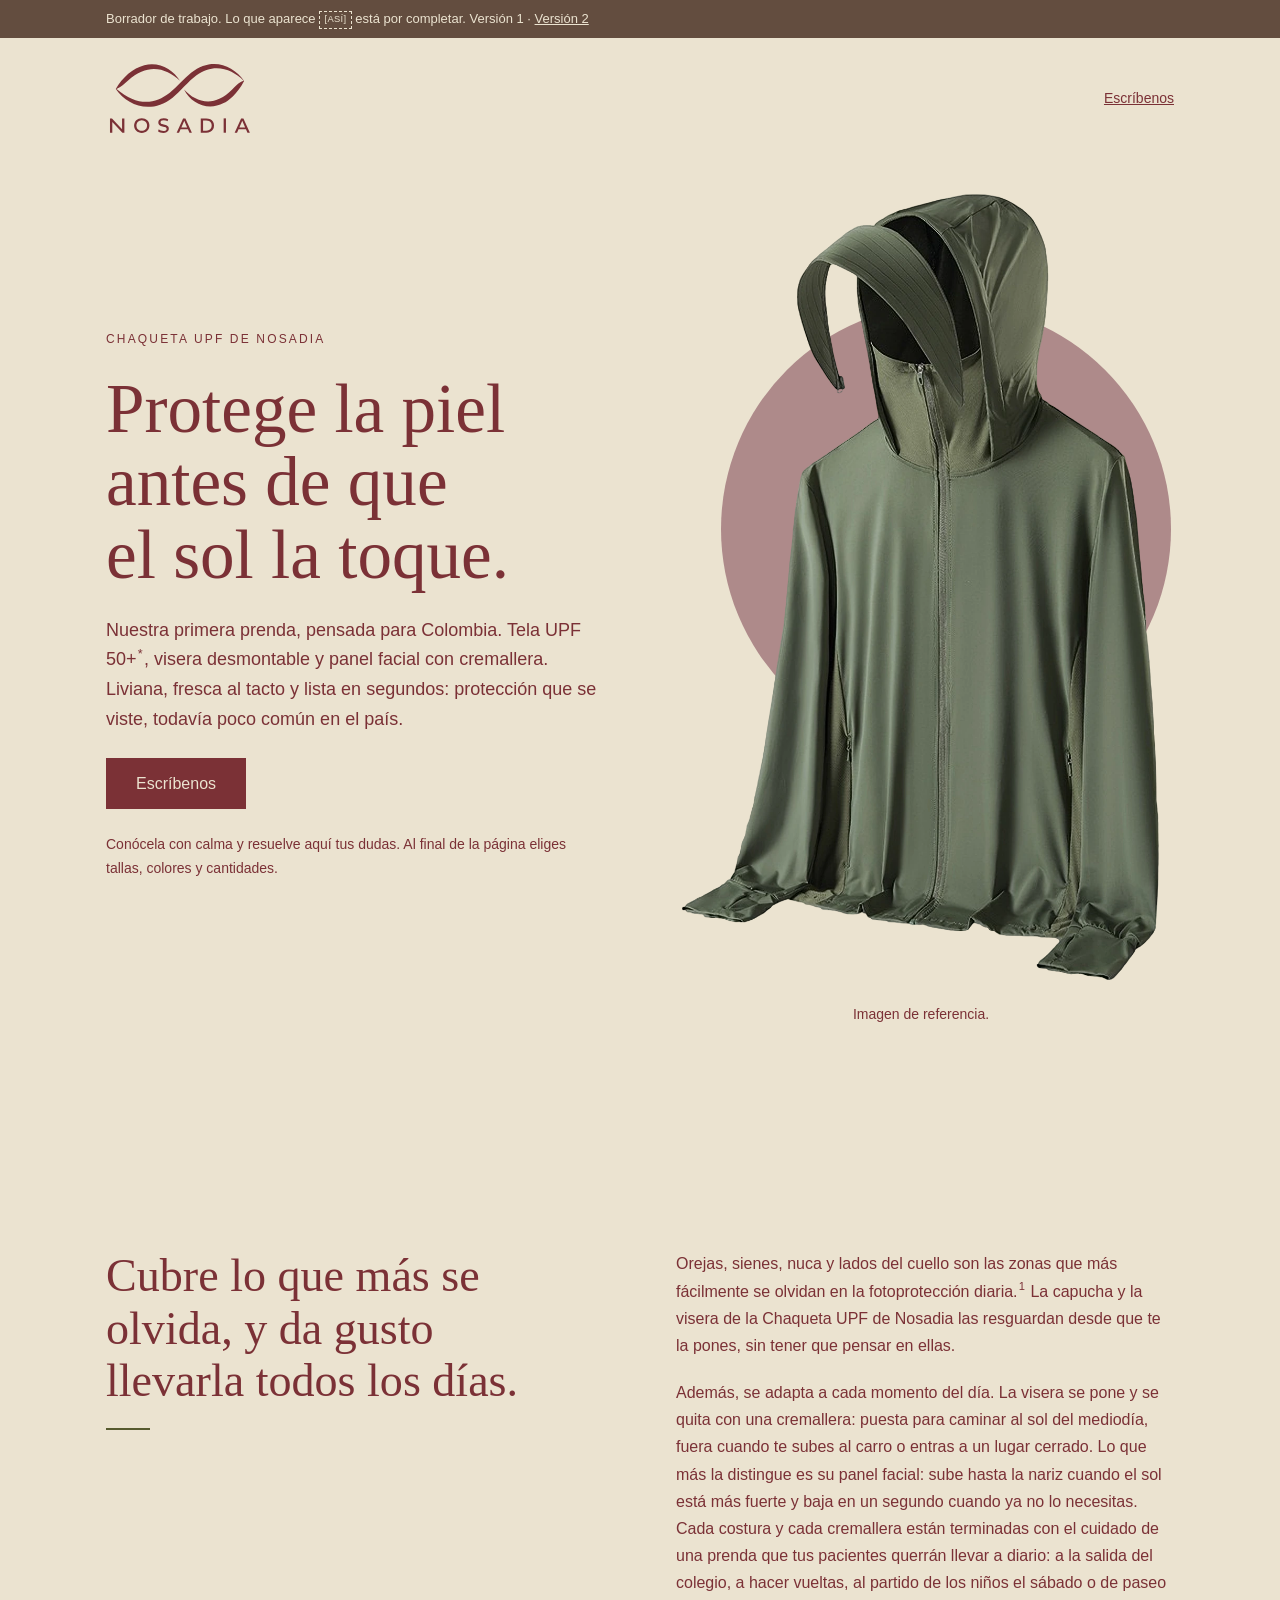
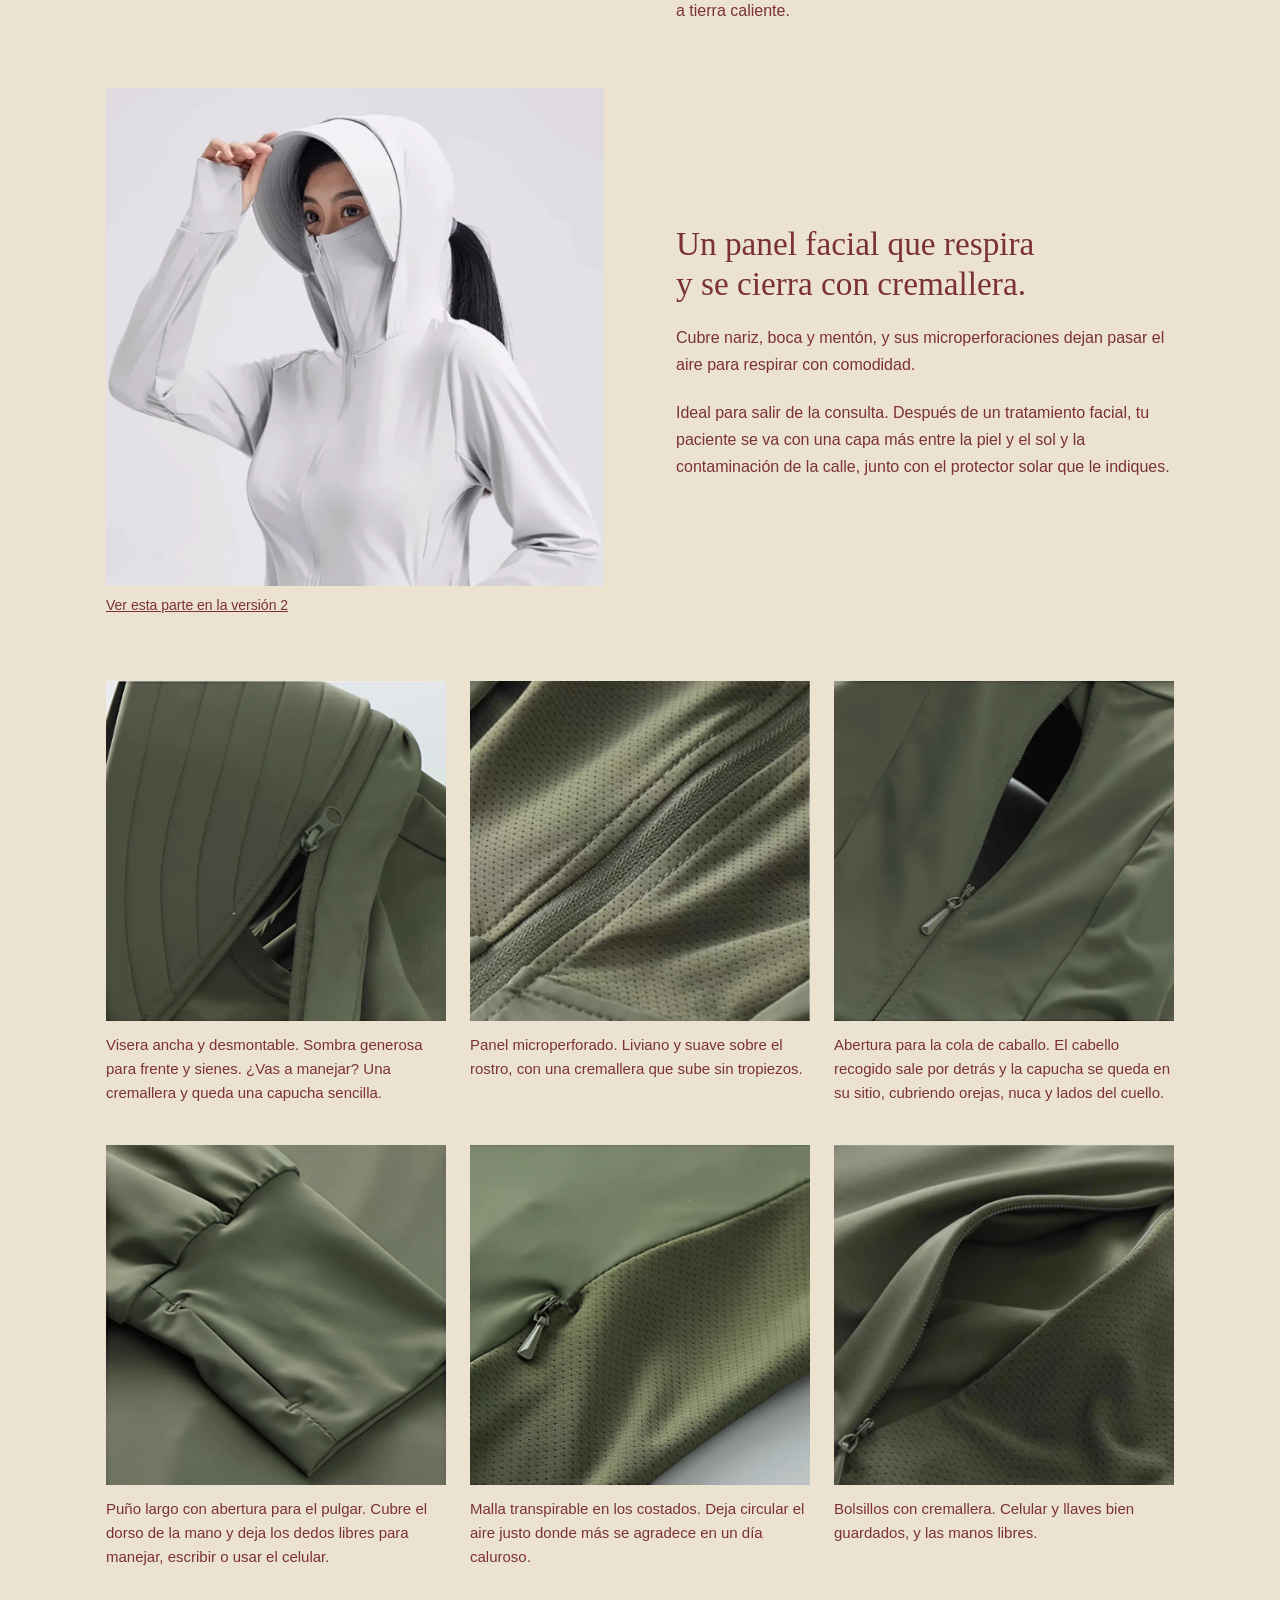
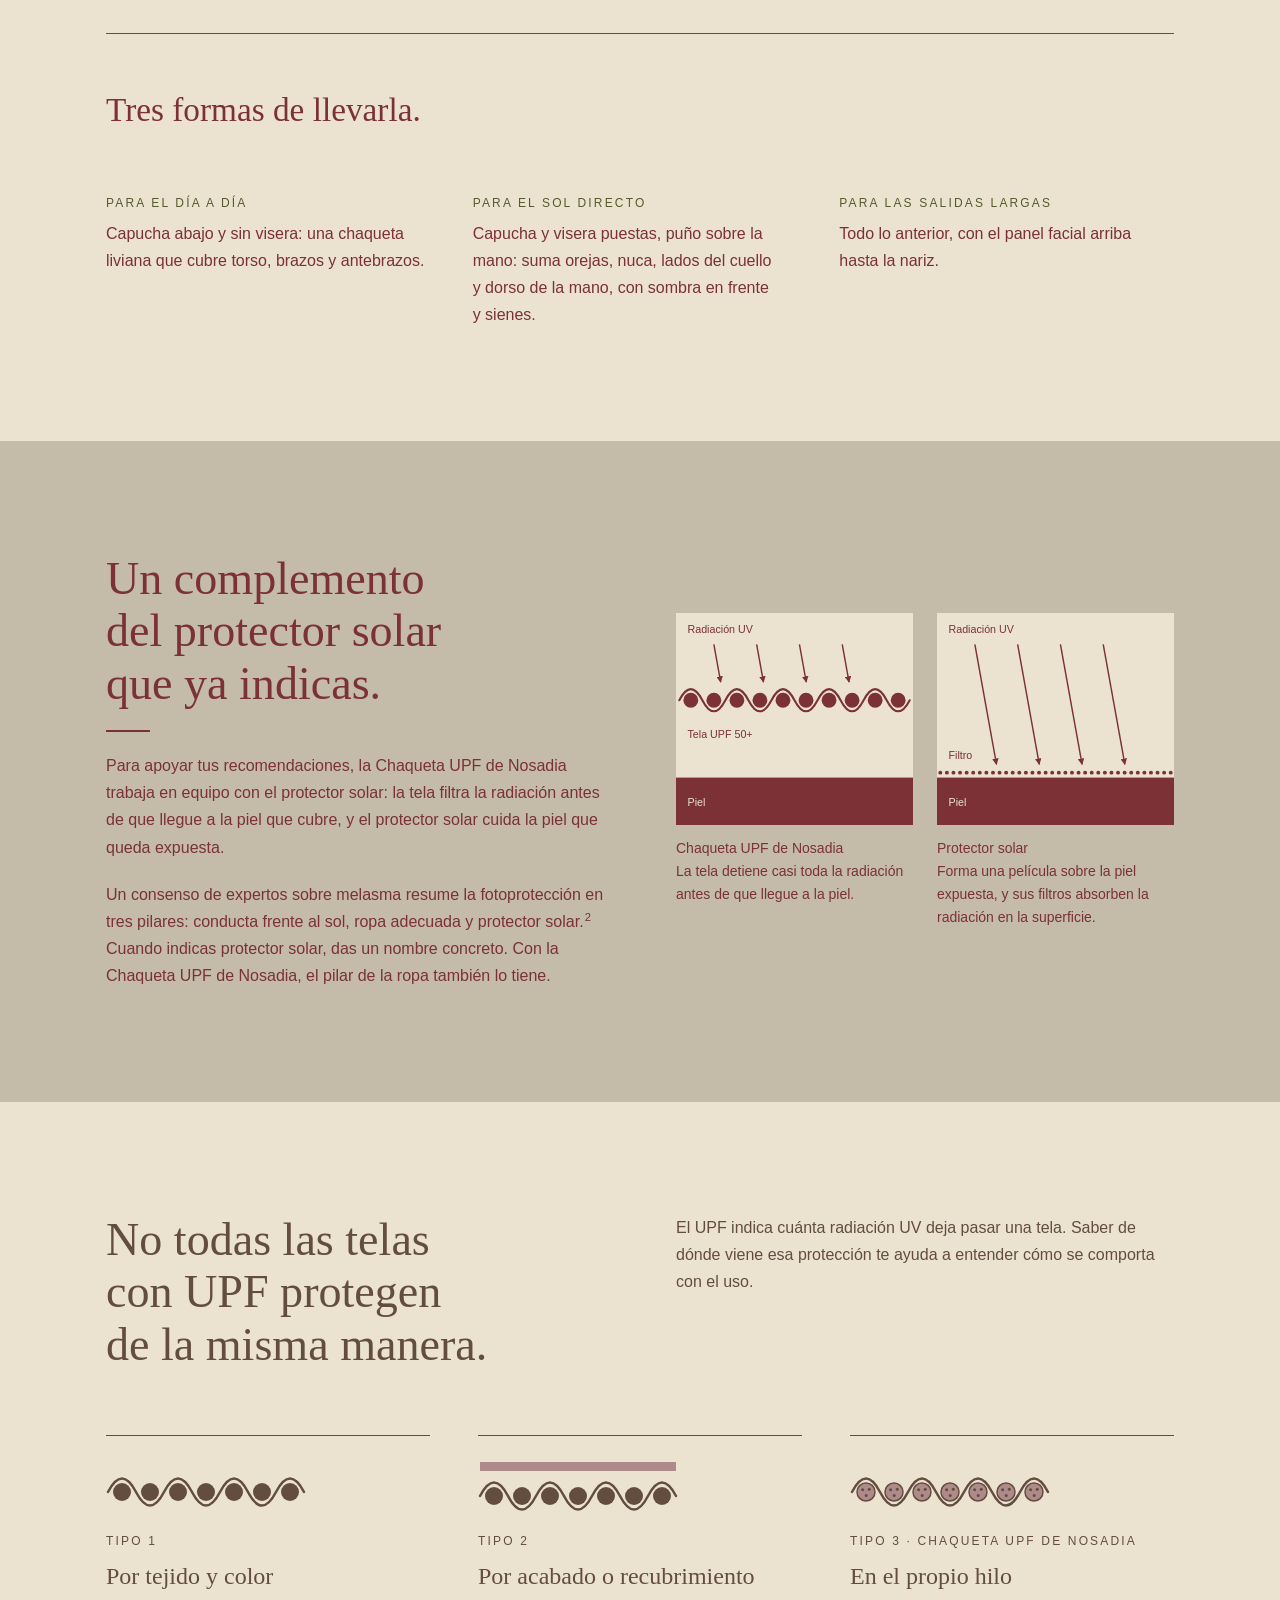
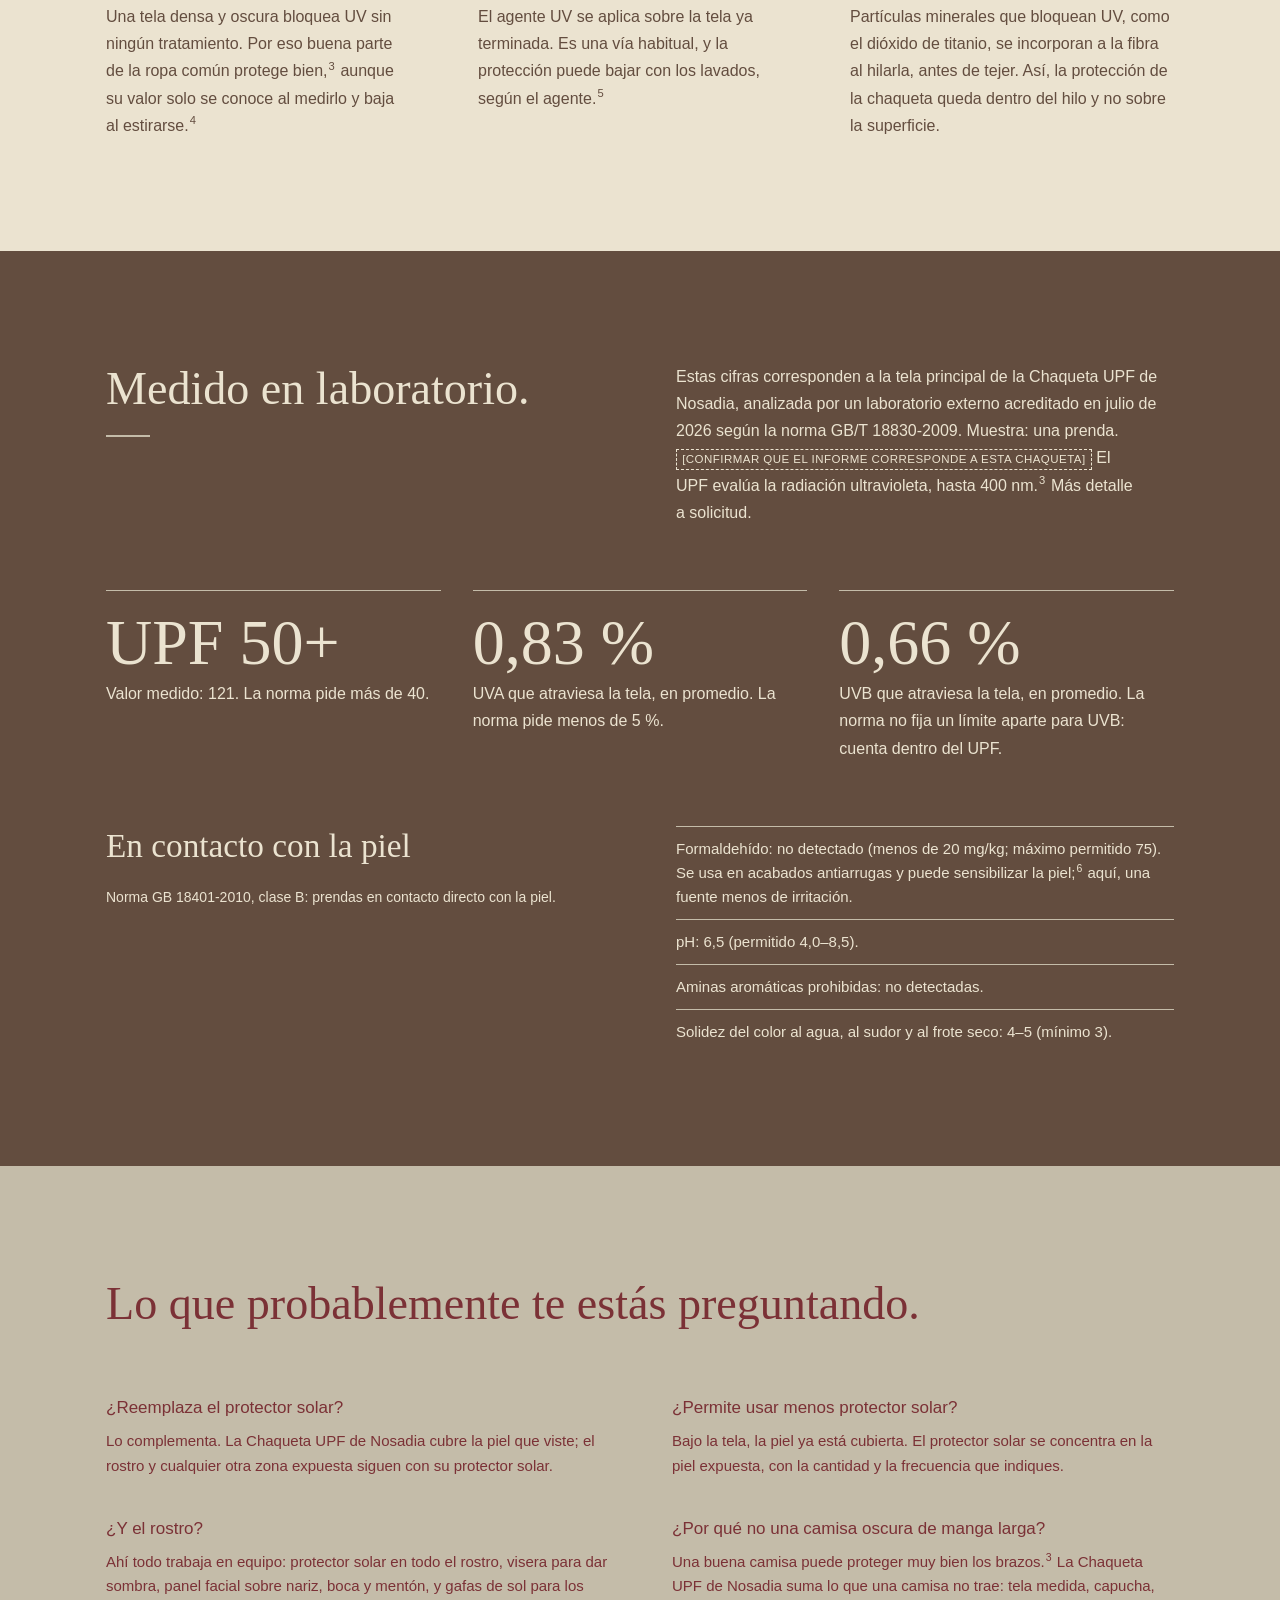
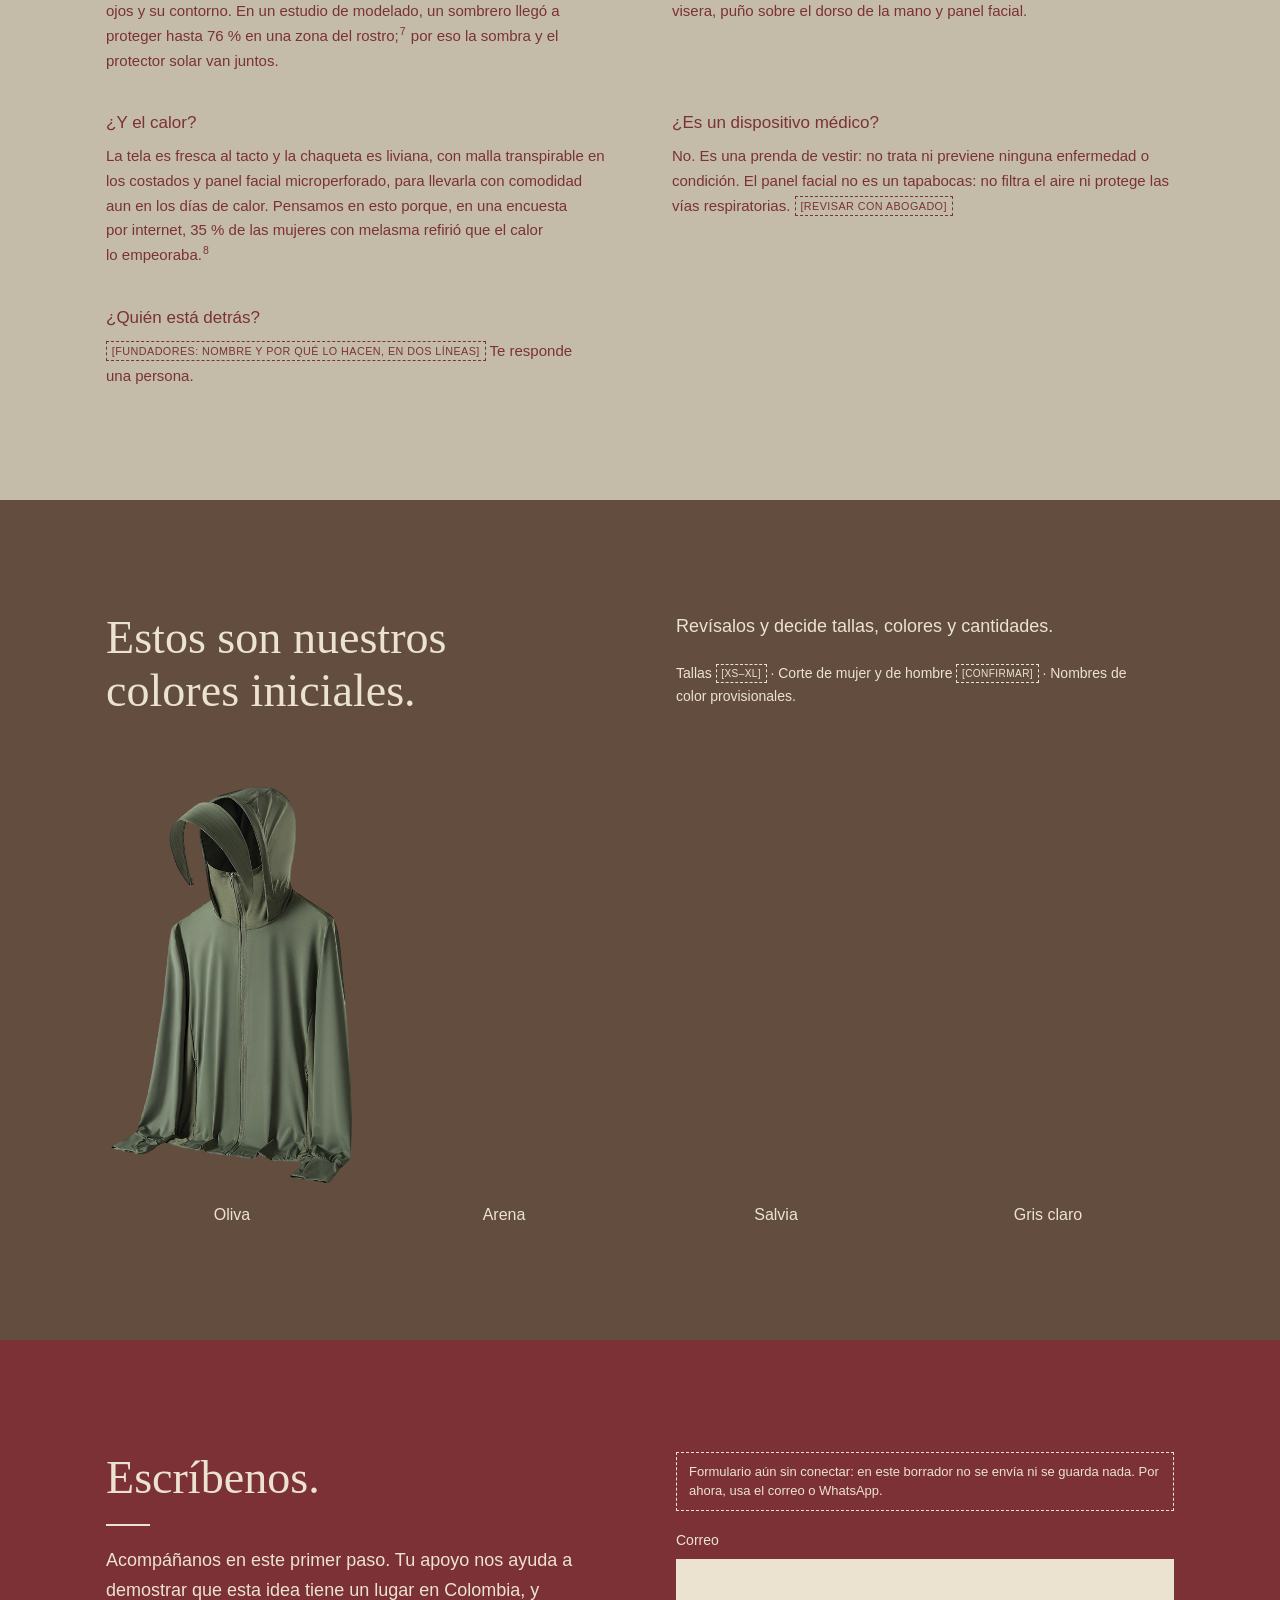
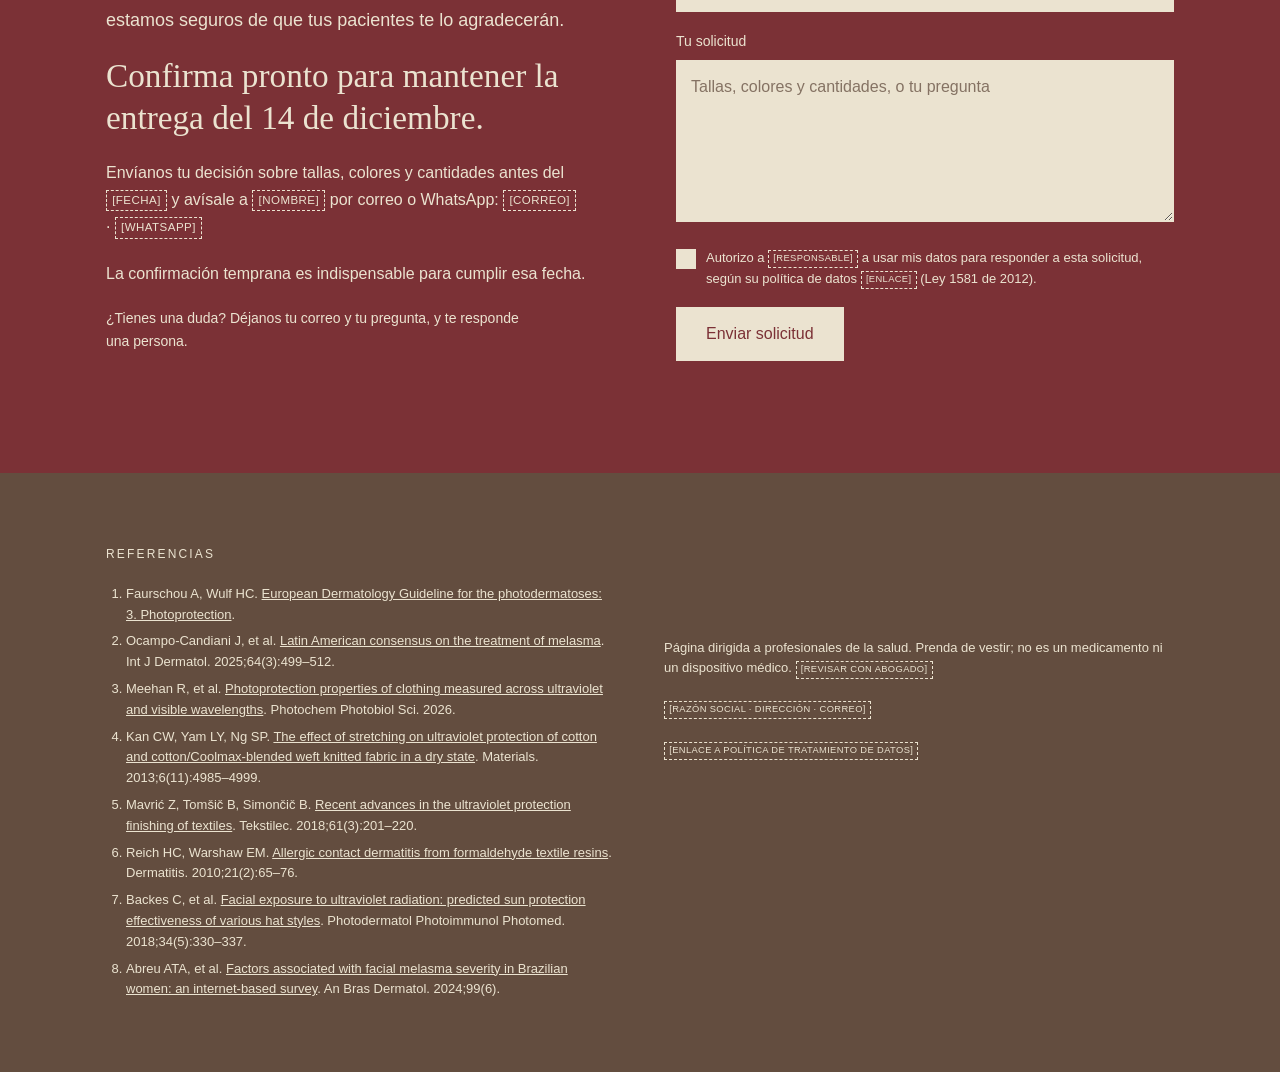
==== commit 976e0f86: "Drop "Para dermatólogos", modernise the hero lead, reword the panel's airflow - Label, tab titles, l" ====
--- a/index.html
+++ b/index.html
@@ -5,10 +5,10 @@
 <meta name="viewport" content="width=device-width, initial-scale=1">
 <meta http-equiv="Content-Security-Policy" content="default-src 'none'; style-src 'self' https://fonts.googleapis.com; font-src https://fonts.gstatic.com; img-src 'self'; base-uri 'none'; form-action 'none'">
 <meta name="robots" content="noindex,nofollow,noarchive">
-<title>Chaqueta UPF de Nosadia · Para dermatólogos · Borrador</title>
-<meta name="description" content="Borrador de trabajo. La Chaqueta UPF de Nosadia: una prenda innovadora, con tela UPF 50+, visera desmontable y panel facial. Para dermatólogos.">
-<meta property="og:title" content="Chaqueta UPF de Nosadia · Para dermatólogos">
-<meta property="og:description" content="Protege la piel antes de que el sol la toque. Una prenda innovadora, con tela UPF 50+, visera desmontable y panel facial.">
+<title>Chaqueta UPF de Nosadia · Borrador</title>
+<meta name="description" content="Borrador de trabajo. Chaqueta UPF de Nosadia, nuestra primera prenda, pensada para Colombia: tela UPF 50+, visera desmontable y panel facial con cremallera.">
+<meta property="og:title" content="Chaqueta UPF de Nosadia">
+<meta property="og:description" content="Protege la piel antes de que el sol la toque. Nuestra primera prenda, pensada para Colombia: tela UPF 50+, visera desmontable y panel facial con cremallera.">
 <meta property="og:image" content="https://chiguirito.github.io/uv-jacket-draft/og.png">
 <meta property="og:image:width" content="1200">
 <meta property="og:image:height" content="630">
@@ -39,9 +39,9 @@
 <!-- HERO · ivory, burgundy, dusty rose -->
 <section class="hero">
   <div class="hero-copy">
-    <p class="label">Chaqueta UPF de Nosadia · Para dermatólogos</p>
+    <p class="label">Chaqueta UPF de Nosadia</p>
     <h1>Protege la piel antes de que el sol la toque.</h1>
-    <p class="lead">La Chaqueta UPF de Nosadia es nuestra primera prenda, pensada para Colombia: innovadora y poco común en el país, con tela UPF 50+<sup><a href="#datos">*</a></sup>, visera desmontable y panel facial con cremallera. Una protección que se viste: se pone en segundos, se siente liviana y fresca al tacto, y deja la piel libre debajo.</p>
+    <p class="lead">Nuestra primera prenda, pensada para Colombia. Tela UPF 50+<sup><a href="#datos">*</a></sup>, visera desmontable y panel facial con cremallera. Liviana, fresca al tacto y lista en segundos: protección que se viste, todavía poco común en el país.</p>
     <a class="btn" href="#contacto">Escríbenos</a>
     <p class="small measure">Conócela con calma y resuelve aquí tus dudas. Al final de la página eliges tallas, colores y cantidades.</p>
   </div>
@@ -74,7 +74,7 @@
       </figure>
       <div class="stack">
         <h3 class="h3">Un panel facial que respira y se cierra con cremallera.</h3>
-        <p class="measure">Cubre nariz, boca y mentón, y sus microperforaciones dejan respirar la piel.</p>
+        <p class="measure">Cubre nariz, boca y mentón, y sus microperforaciones dejan pasar el aire para respirar con comodidad.</p>
         <p class="measure"><b>Ideal para salir de la consulta.</b> Después de un tratamiento facial, tu paciente se va con una capa más entre la piel y el sol y la contaminación de la calle, junto con el protector solar que le indiques.</p>
       </div>
     </div>
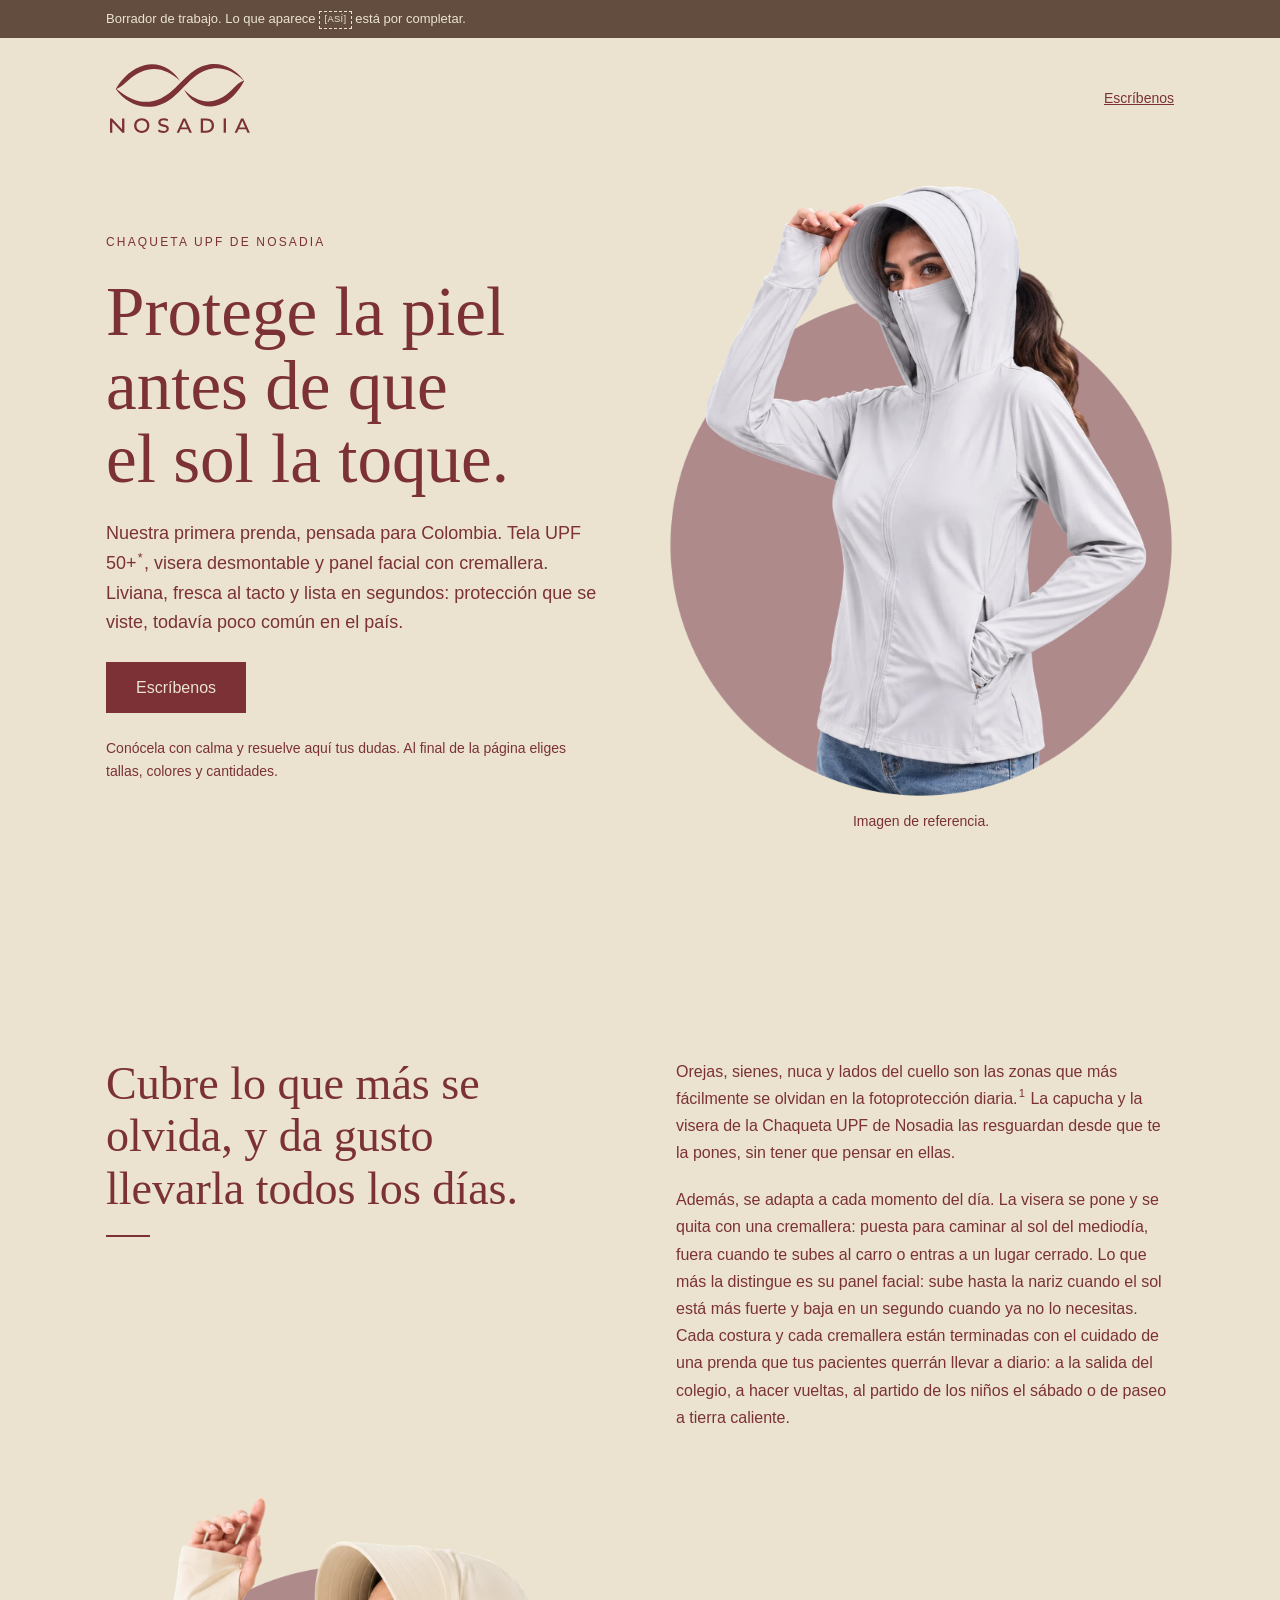
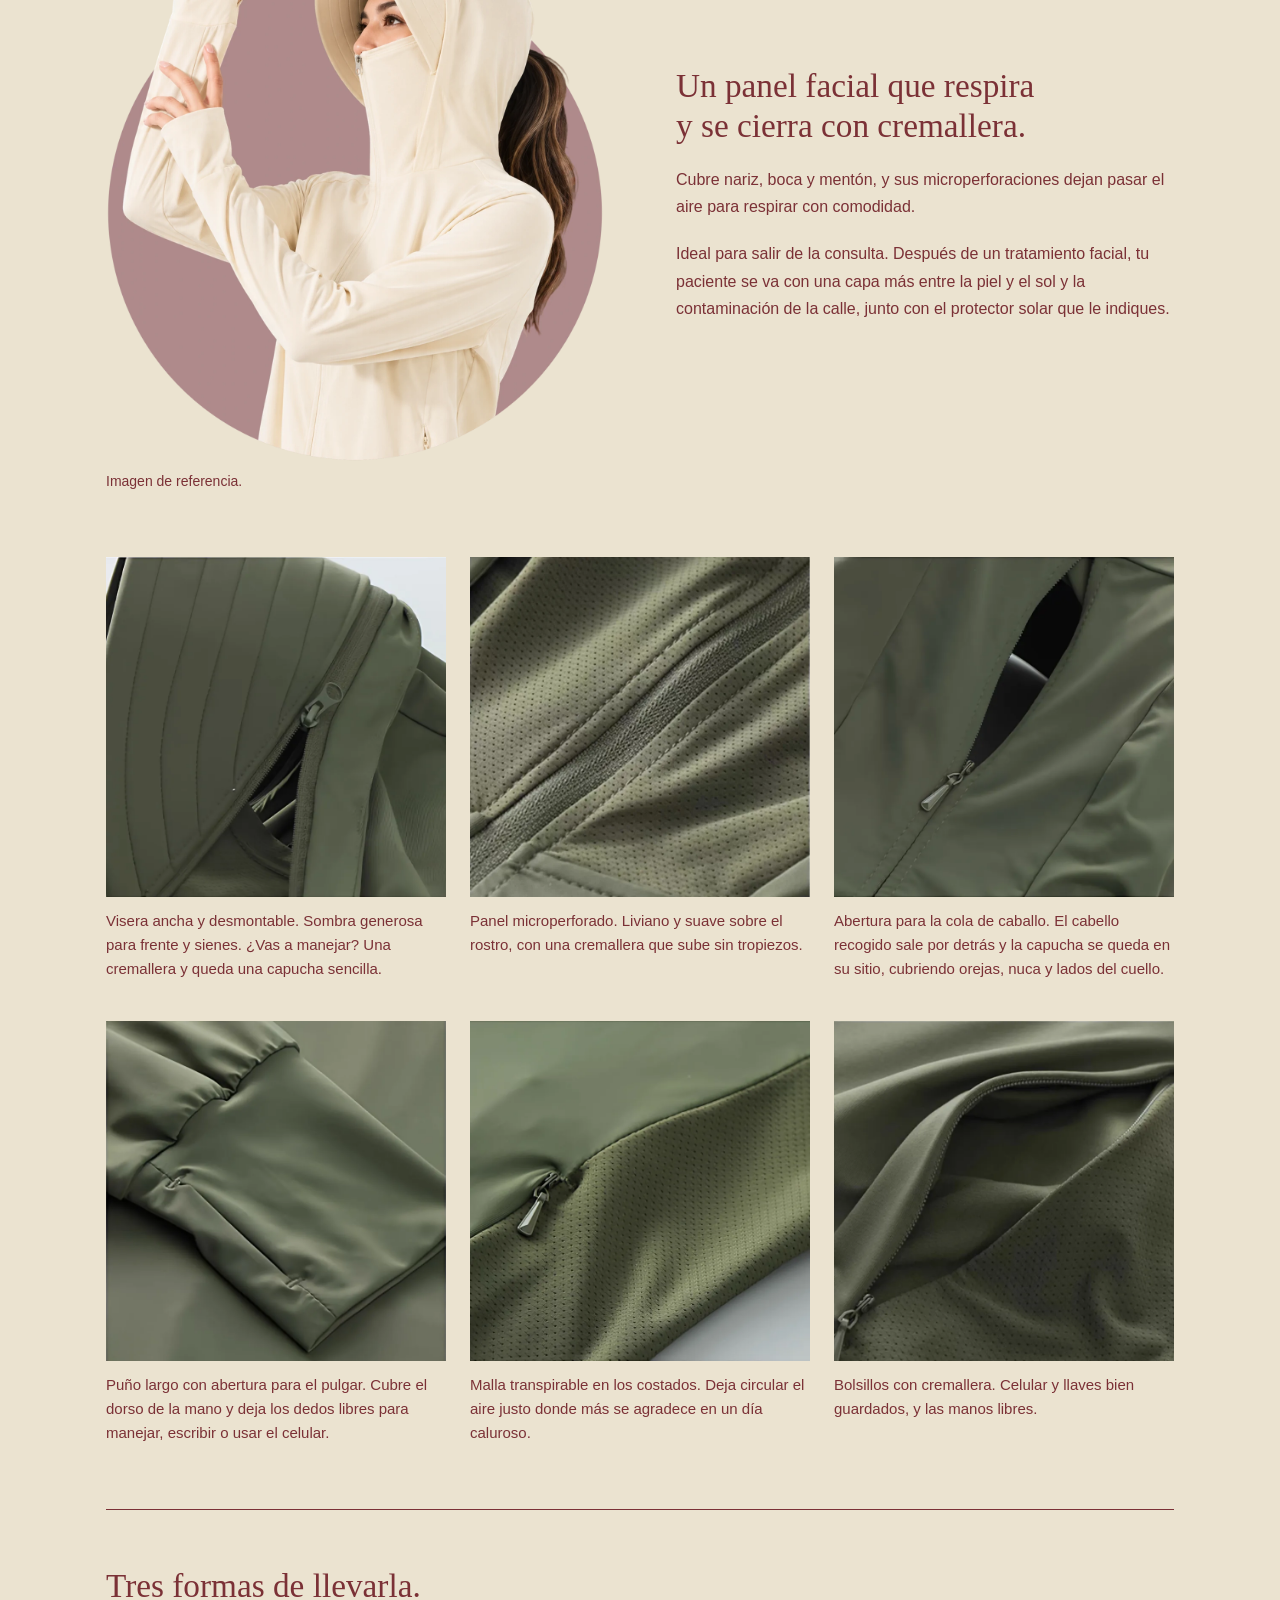
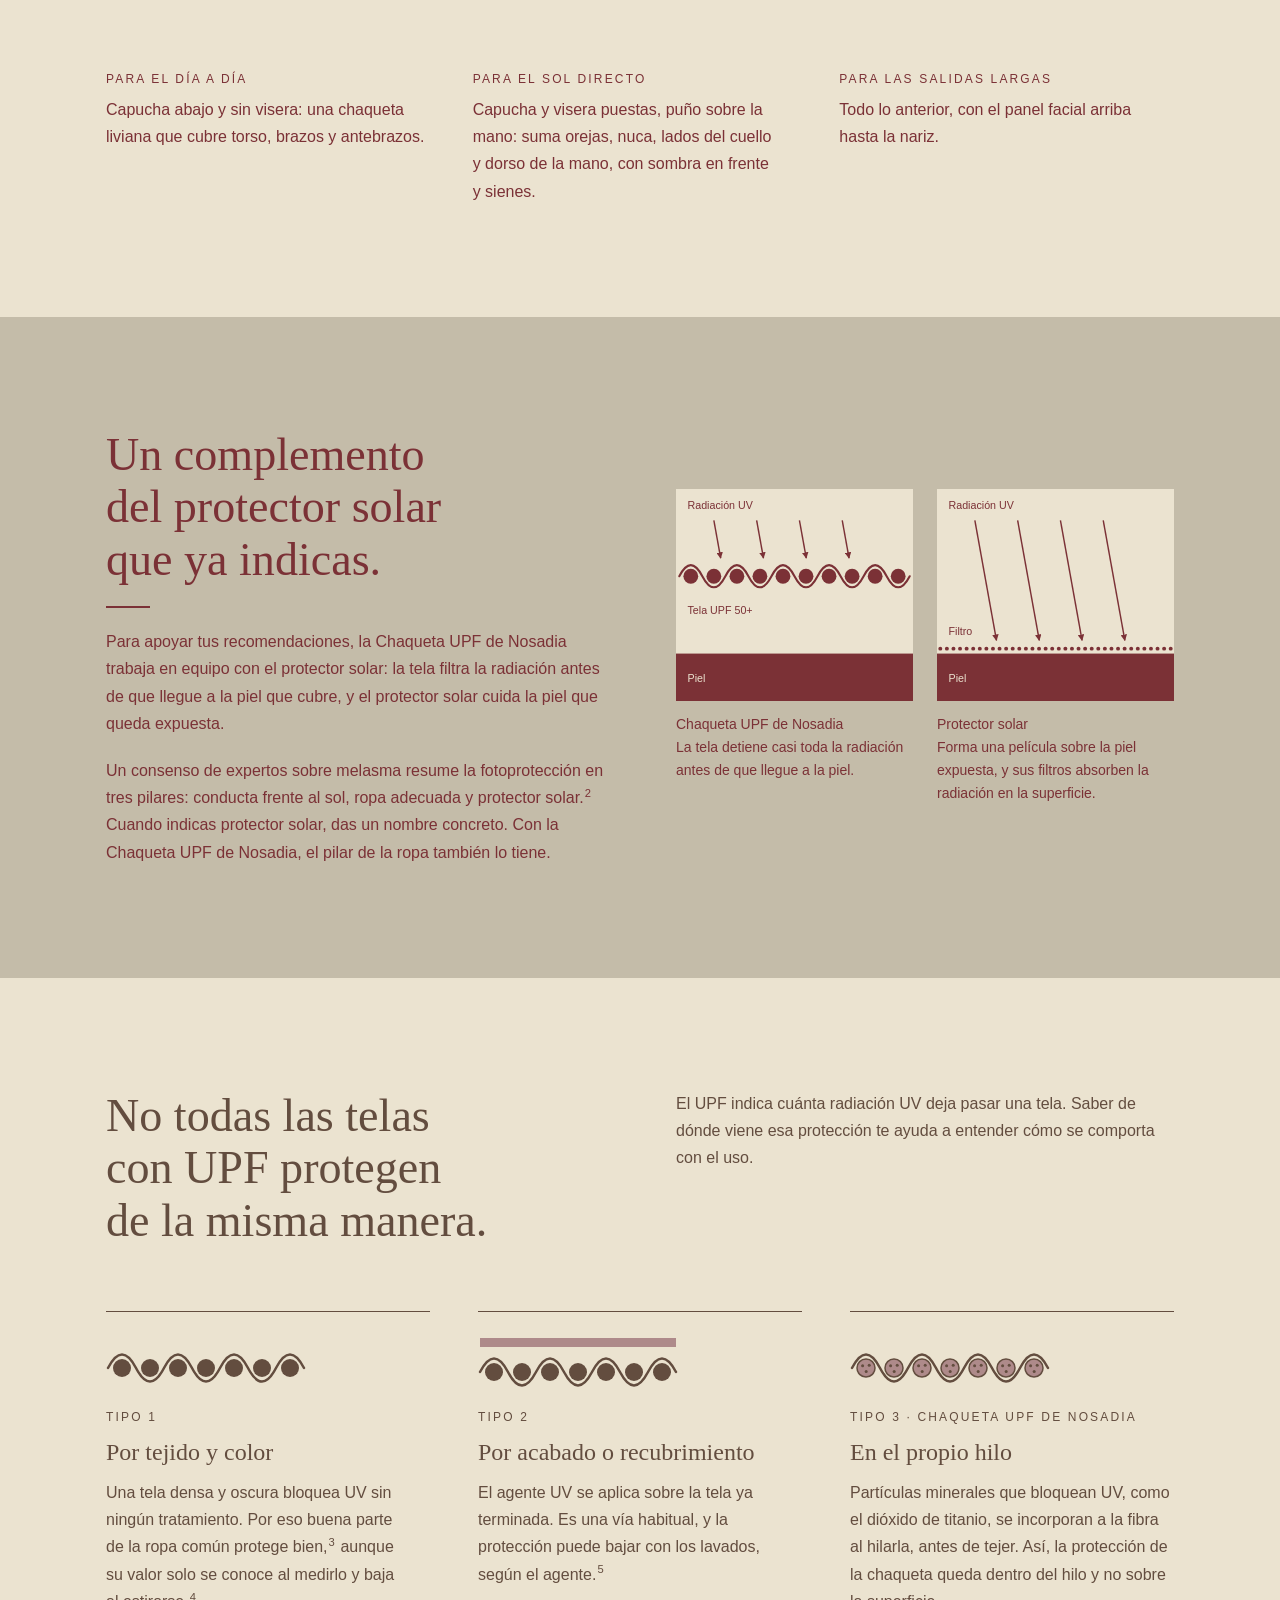
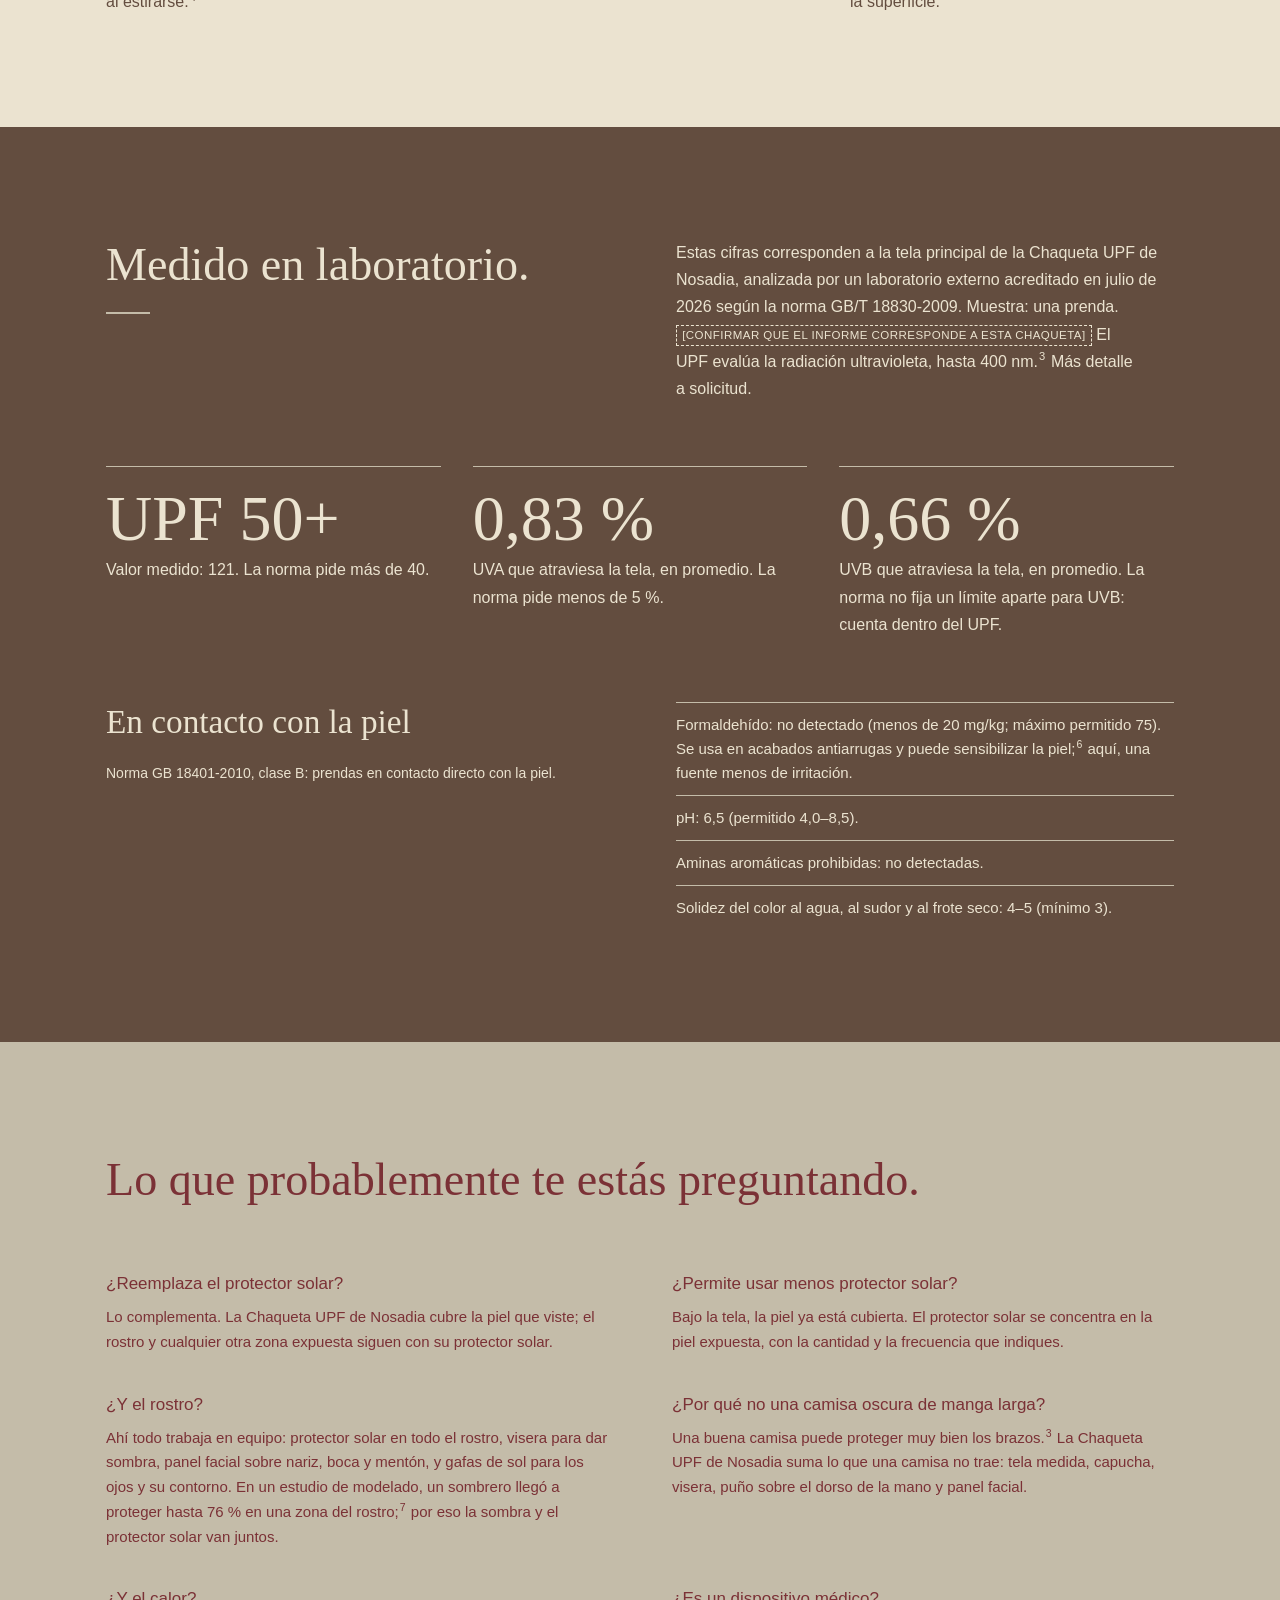
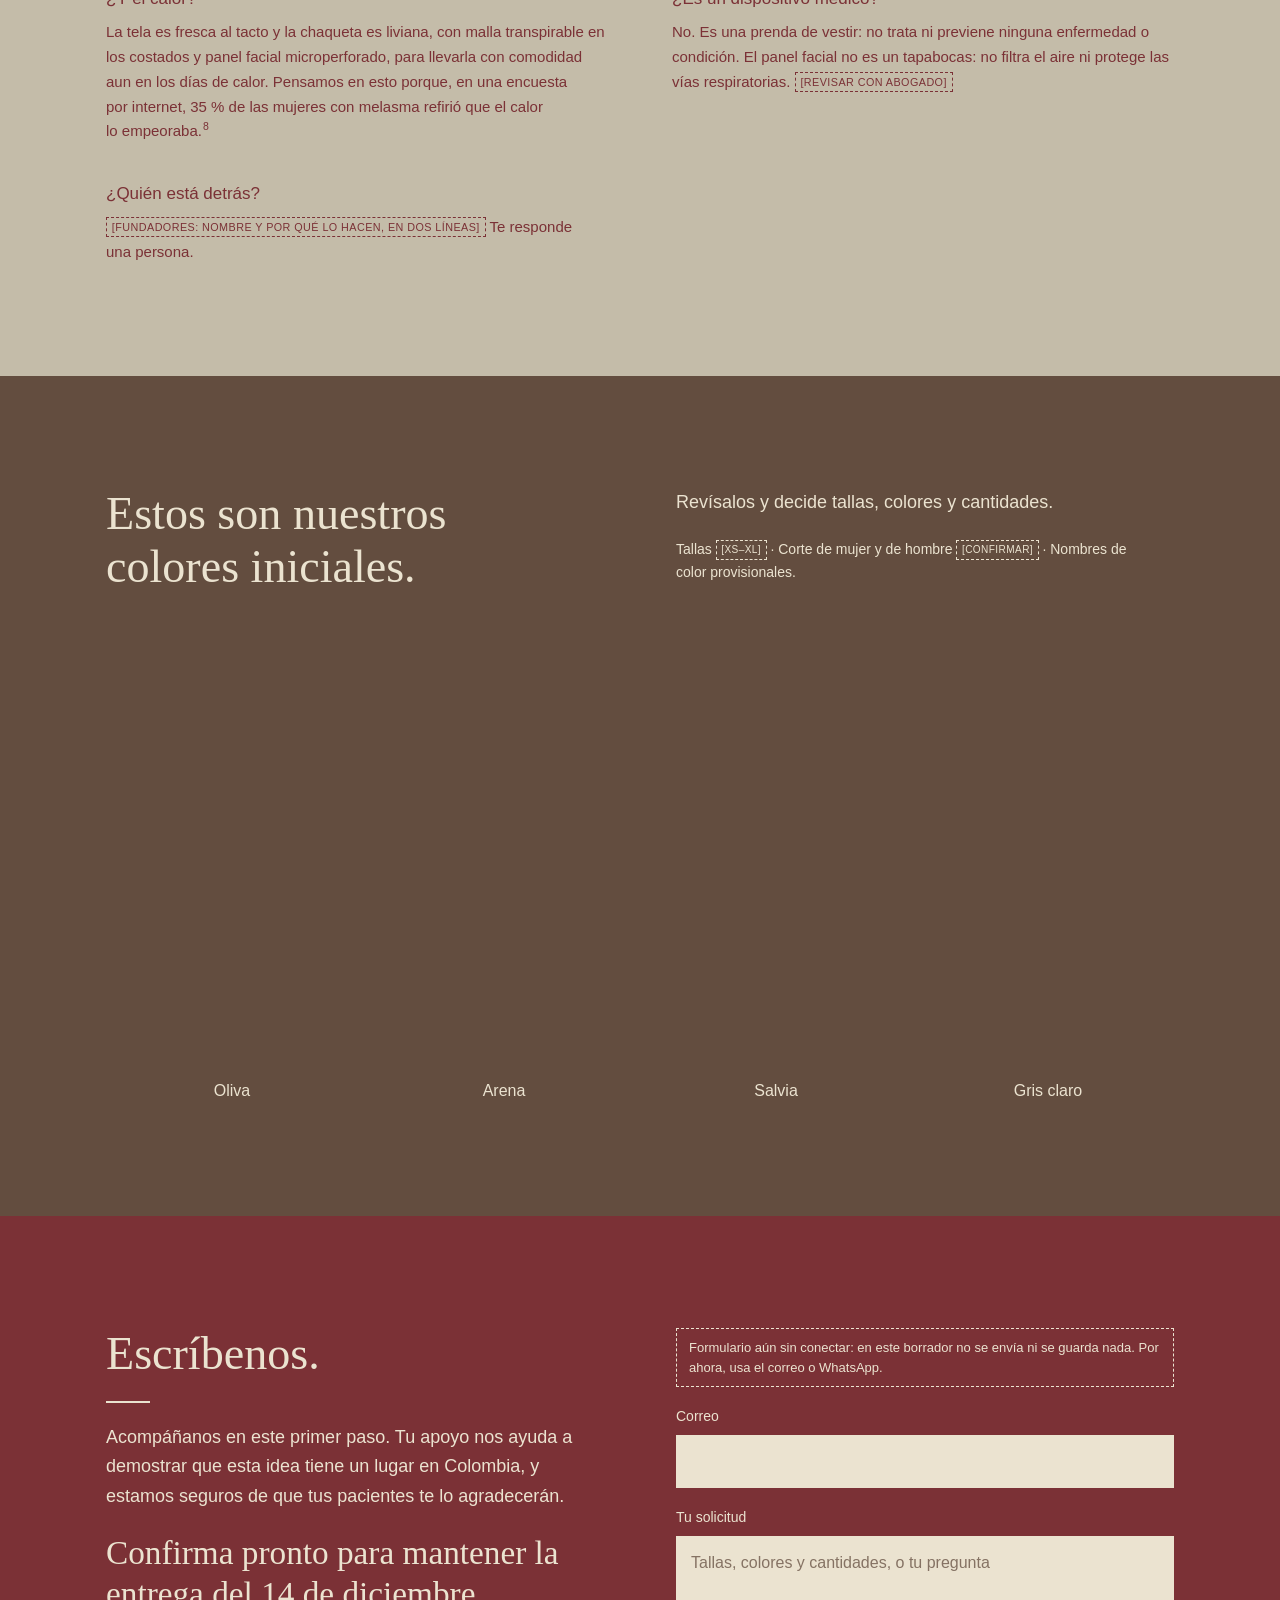
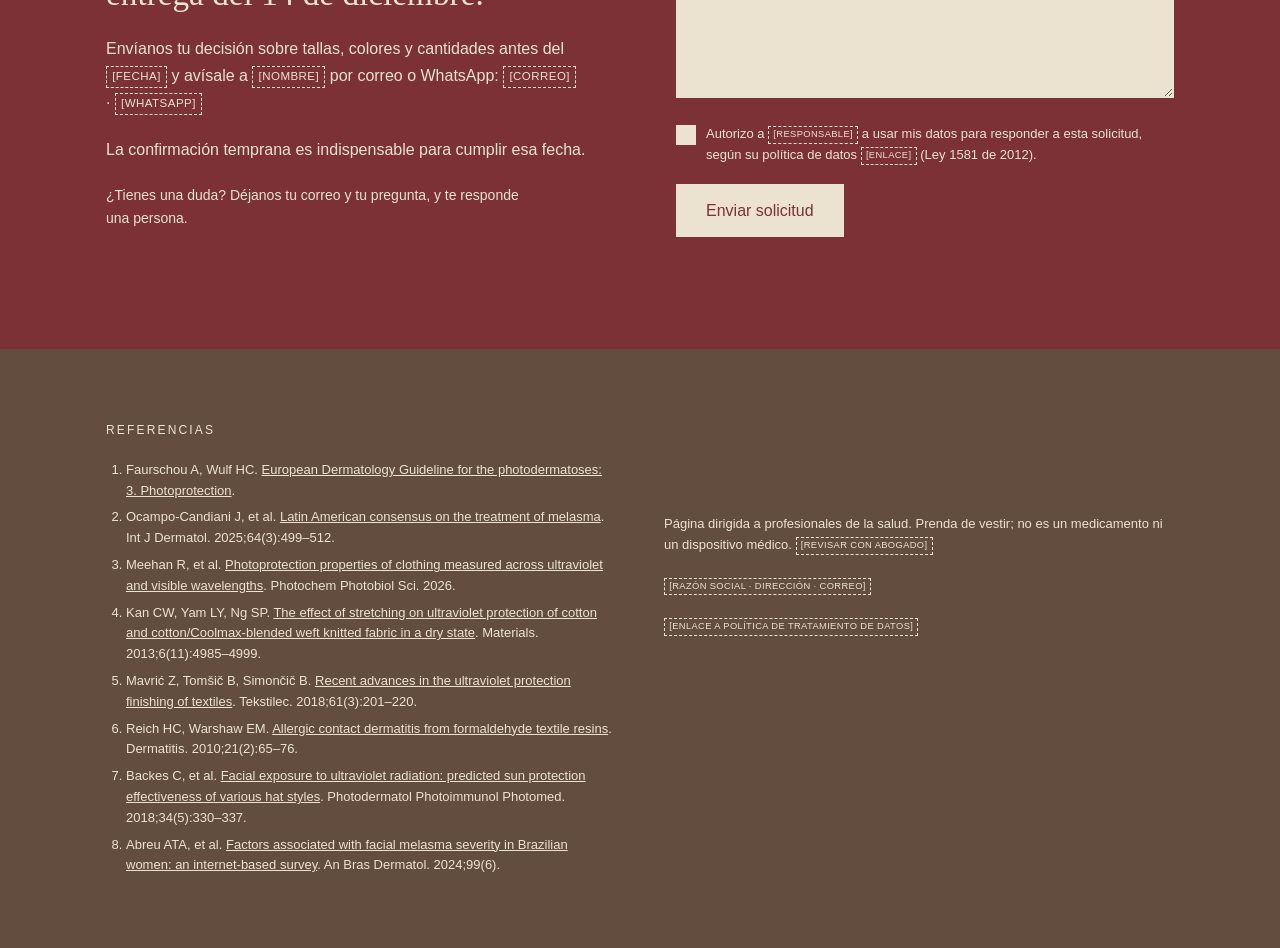
==== commit c7290805: "Go with version 2: it becomes the page at the root, version 1 is removed Paul picked version 2. Its " ====
--- a/index.html
+++ b/index.html
@@ -24,7 +24,7 @@
 <body>
 
 <div class="draft" role="note">
-  <p>Borrador de trabajo. Lo que aparece <span class="tbc">[ASÍ]</span> está por completar. <span class="versions"><b aria-current="page">Versión 1</b> · <a href="v2/">Versión 2</a></span></p>
+  <p>Borrador de trabajo. Lo que aparece <span class="tbc">[ASÍ]</span> está por completar.</p>
 </div>
 
 <header class="site-head">
@@ -47,14 +47,14 @@
   </div>
   <figure class="hero-figure">
     <div class="hero-photo">
-      <img src="img/jacket-olive.webp" width="954" height="1542" alt="Chaqueta UPF de Nosadia en color oliva, con capucha, visera ancha y panel facial cerrado con cremallera">
+      <img src="img/worn-cutout.webp" width="1300" height="1581" alt="Mujer con la Chaqueta UPF de Nosadia en gris claro: levanta la visera con la mano, el pulgar pasa por la abertura del puño, el panel facial está cerrado hasta la nariz y la cola de caballo, de cabello ondulado, sale por detrás de la capucha">
     </div>
     <figcaption class="small">Imagen de referencia.</figcaption>
   </figure>
 </section>
 
 <!-- DESIGN · ivory, burgundy, olive -->
-<section class="r-standard" id="cobertura">
+<section class="r-highlight" id="cobertura">
   <div class="wrap stack-lg">
     <div class="split">
       <div class="stack">
@@ -69,8 +69,8 @@
 
     <div class="split center panel-feature" id="panel">
       <figure class="stack-sm">
-        <img src="img/worn-panel.webp" width="1024" height="1024" loading="lazy" alt="Mujer con la Chaqueta UPF de Nosadia en gris claro: levanta la visera con la mano, el pulgar pasa por la abertura del puño, el panel facial está cerrado hasta la nariz y la cola de caballo sale por detrás de la capucha">
-        <figcaption class="small"><a href="v2/#panel">Ver esta parte en la versión 2</a></figcaption>
+        <img src="img/panel-cutout.webp" width="1300" height="1480" loading="lazy" alt="Mujer con la Chaqueta UPF de Nosadia en color claro y los brazos en alto: visera ancha, panel facial cerrado hasta la nariz con cremallera, puños largos sobre el dorso de la mano y la cola de caballo detrás de la capucha">
+        <figcaption class="small">Imagen de referencia.</figcaption>
       </figure>
       <div class="stack">
         <h3 class="h3">Un panel facial que respira y se cierra con cremallera.</h3>
--- a/style.css
+++ b/style.css
@@ -65,8 +65,8 @@
 .btn{display:inline-flex;align-items:center;justify-content:center;min-height:50px;padding:12px 30px;background:var(--burgundy);color:var(--ivory);font-weight:500;text-decoration:none;align-self:flex-start}
 .btn:hover{background:var(--cocoa)}
 .hero-figure{position:relative;display:flex;flex-direction:column;align-items:center;gap:12px}
-.hero-photo{position:relative;width:min(100%,500px)}
-.hero-photo::before{content:"";position:absolute;left:10%;right:0;top:15%;aspect-ratio:1;border-radius:50%;background:var(--rose)}
+/* The person is cut out and rises out of a dusty rose circle, which is part of the image */
+.hero-photo{position:relative;width:min(100%,540px)}
 .hero-photo img{position:relative;width:100%}
 
 /* Complement */
@@ -102,6 +102,8 @@
 .detail img{width:100%;aspect-ratio:1;object-fit:cover}
 .detail figcaption{font-size:15px;line-height:1.6}
 .ways-block{border-top:1px solid var(--olive);padding-top:clamp(36px,5vw,56px)}
+/* The rose circle in the panel photo makes this section the Ivory + Burgundy + Dusty rose recipe, so its lines turn burgundy */
+#cobertura .ways-block{border-color:var(--burgundy)}
 .ways{display:grid;grid-template-columns:repeat(auto-fit,minmax(min(260px,100%),1fr));gap:32px}
 
 /* Questions */
@@ -130,7 +132,3 @@
 .site-foot li{scroll-margin-top:16px}
 .site-foot img{width:140px}
 
-/* Draft only: switch between the versions being compared */
-.versions{white-space:nowrap}
-.versions a,.versions b{font-weight:500}
-#panel{scroll-margin-top:24px}
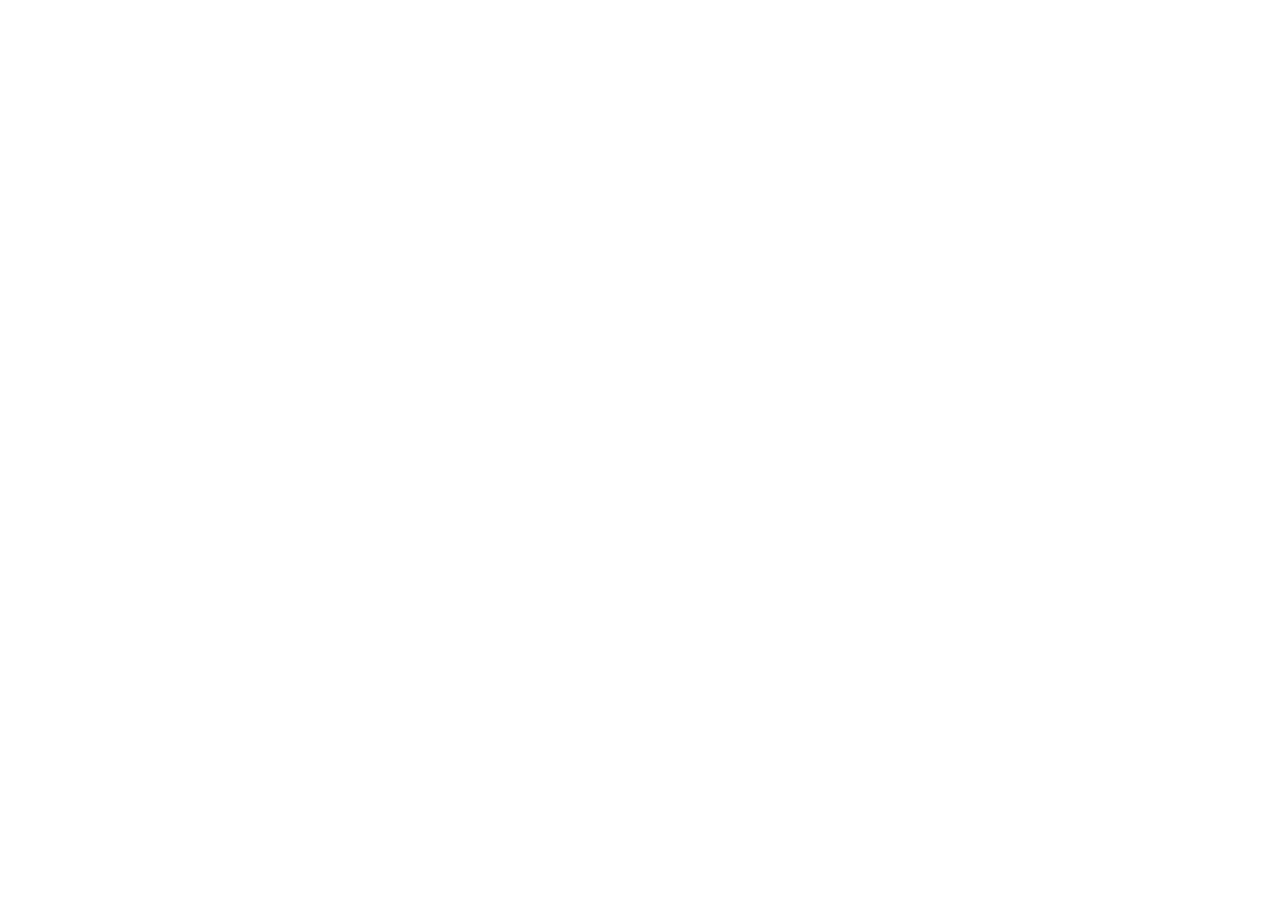
==== commit 3c952990: "Forward the old draft address to nosadia.com Co-Authored-By: Claude Opus 5.5 <noreply@anthropic.com>" ====
--- a/index.html
+++ b/index.html
@@ -2,317 +2,21 @@
 <html lang="es">
 <head>
 <meta charset="utf-8">
-<meta name="viewport" content="width=device-width, initial-scale=1">
-<meta http-equiv="Content-Security-Policy" content="default-src 'none'; style-src 'self' https://fonts.googleapis.com; font-src https://fonts.gstatic.com; img-src 'self'; base-uri 'none'; form-action 'none'">
+<meta http-equiv="Content-Security-Policy" content="default-src 'none'; base-uri 'none'; form-action 'none'">
 <meta name="robots" content="noindex,nofollow,noarchive">
+<meta http-equiv="refresh" content="0; url=https://nosadia.com/">
+<link rel="canonical" href="https://nosadia.com/">
 <title>Chaqueta UPF de Nosadia · Borrador</title>
-<meta name="description" content="Borrador de trabajo. Chaqueta UPF de Nosadia, nuestra primera prenda, pensada para Colombia: tela UPF 50+, visera desmontable y panel facial con cremallera.">
 <meta property="og:title" content="Chaqueta UPF de Nosadia">
 <meta property="og:description" content="Protege la piel antes de que el sol la toque. Nuestra primera prenda, pensada para Colombia: tela UPF 50+, visera desmontable y panel facial con cremallera.">
-<meta property="og:image" content="https://chiguirito.github.io/uv-jacket-draft/og.png">
+<meta property="og:image" content="https://nosadia.com/og.png">
 <meta property="og:image:width" content="1200">
 <meta property="og:image:height" content="630">
-<meta property="og:url" content="https://chiguirito.github.io/uv-jacket-draft/">
+<meta property="og:url" content="https://nosadia.com/">
 <meta property="og:type" content="website">
 <meta name="twitter:card" content="summary_large_image">
-<link rel="icon" type="image/svg+xml" href="img/favicon.svg">
-<link rel="preconnect" href="https://fonts.googleapis.com">
-<link rel="preconnect" href="https://fonts.gstatic.com" crossorigin>
-<link rel="stylesheet" href="https://fonts.googleapis.com/css2?family=Old+Standard+TT&family=Poppins:wght@400;500&display=swap">
-<link rel="stylesheet" href="style.css">
 </head>
 <body>
-
-<div class="draft" role="note">
-  <p>Borrador de trabajo. Lo que aparece <span class="tbc">[ASÍ]</span> está por completar.</p>
-</div>
-
-<header class="site-head">
-  <a href="#inicio" aria-label="Nosadia, inicio"><img src="img/logo.svg" alt="Nosadia" width="148" height="77"></a>
-  <nav aria-label="Principal">
-    <a href="#contacto">Escríbenos</a>
-  </nav>
-</header>
-
-<main id="inicio">
-
-<!-- HERO · ivory, burgundy, dusty rose -->
-<section class="hero">
-  <div class="hero-copy">
-    <p class="label">Chaqueta UPF de Nosadia</p>
-    <h1>Protege la piel antes de que el sol la toque.</h1>
-    <p class="lead">Nuestra primera prenda, pensada para Colombia. Tela UPF 50+<sup><a href="#datos">*</a></sup>, visera desmontable y panel facial con cremallera. Liviana, fresca al tacto y lista en segundos: protección que se viste, todavía poco común en el país.</p>
-    <a class="btn" href="#contacto">Escríbenos</a>
-    <p class="small measure">Conócela con calma y resuelve aquí tus dudas. Al final de la página eliges tallas, colores y cantidades.</p>
-  </div>
-  <figure class="hero-figure">
-    <div class="hero-photo">
-      <img src="img/worn-cutout.webp" width="1300" height="1581" alt="Mujer con la Chaqueta UPF de Nosadia en gris claro: levanta la visera con la mano, el pulgar pasa por la abertura del puño, el panel facial está cerrado hasta la nariz y la cola de caballo, de cabello ondulado, sale por detrás de la capucha">
-    </div>
-    <figcaption class="small">Imagen de referencia.</figcaption>
-  </figure>
-</section>
-
-<!-- DESIGN · ivory, burgundy, olive -->
-<section class="r-highlight" id="cobertura">
-  <div class="wrap stack-lg">
-    <div class="split">
-      <div class="stack">
-        <h2 class="h2">Cubre lo que más se olvida, y da gusto llevarla todos los días.</h2>
-        <hr class="dash">
-      </div>
-      <div class="stack">
-        <p class="measure">Orejas, sienes, nuca y lados del cuello son las zonas que más fácilmente se olvidan en la fotoprotección diaria.<sup><a href="#ref-1">1</a></sup> La capucha y la visera de la Chaqueta UPF de Nosadia las resguardan desde que te la pones, sin tener que pensar en ellas.</p>
-        <p class="measure">Además, se adapta a cada momento del día. La visera se pone y se quita con una cremallera: puesta para caminar al sol del mediodía, fuera cuando te subes al carro o entras a un lugar cerrado. Lo que más la distingue es su panel facial: sube hasta la nariz cuando el sol está más fuerte y baja en un segundo cuando ya no lo necesitas. Cada costura y cada cremallera están terminadas con el cuidado de una prenda que tus pacientes querrán llevar a diario: a la salida del colegio, a hacer vueltas, al partido de los niños el sábado o de paseo a tierra caliente.</p>
-      </div>
-    </div>
-
-    <div class="split center panel-feature" id="panel">
-      <figure class="stack-sm">
-        <img src="img/panel-cutout.webp" width="1300" height="1480" loading="lazy" alt="Mujer con la Chaqueta UPF de Nosadia en color claro y los brazos en alto: visera ancha, panel facial cerrado hasta la nariz con cremallera, puños largos sobre el dorso de la mano y la cola de caballo detrás de la capucha">
-        <figcaption class="small">Imagen de referencia.</figcaption>
-      </figure>
-      <div class="stack">
-        <h3 class="h3">Un panel facial que respira y se cierra con cremallera.</h3>
-        <p class="measure">Cubre nariz, boca y mentón, y sus microperforaciones dejan pasar el aire para respirar con comodidad.</p>
-        <p class="measure"><b>Ideal para salir de la consulta.</b> Después de un tratamiento facial, tu paciente se va con una capa más entre la piel y el sol y la contaminación de la calle, junto con el protector solar que le indiques.</p>
-      </div>
-    </div>
-
-    <div class="details">
-      <figure class="detail">
-        <img src="img/detail-brim.webp" width="800" height="800" loading="lazy" alt="Visera ancha unida a la capucha con una cremallera">
-        <figcaption><b>Visera ancha y desmontable.</b> Sombra generosa para frente y sienes. ¿Vas a manejar? Una cremallera y queda una capucha sencilla.</figcaption>
-      </figure>
-      <figure class="detail">
-        <img src="img/detail-panel.webp" width="800" height="800" loading="lazy" alt="Tela microperforada del panel facial, junto a la cremallera">
-        <figcaption><b>Panel microperforado.</b> Liviano y suave sobre el rostro, con una cremallera que sube sin tropiezos.</figcaption>
-      </figure>
-      <figure class="detail">
-        <img src="img/detail-ponytail.webp" width="800" height="800" loading="lazy" alt="Abertura con cremallera en la parte posterior de la capucha">
-        <figcaption><b>Abertura para la cola de caballo.</b> El cabello recogido sale por detrás y la capucha se queda en su sitio, cubriendo orejas, nuca y lados del cuello.</figcaption>
-      </figure>
-      <figure class="detail">
-        <img src="img/detail-cuff.webp" width="800" height="800" loading="lazy" alt="Puño largo con abertura para el pulgar">
-        <figcaption><b>Puño largo con abertura para el pulgar.</b> Cubre el dorso de la mano y deja los dedos libres para manejar, escribir o usar el celular.</figcaption>
-      </figure>
-      <figure class="detail">
-        <img src="img/detail-mesh.webp" width="800" height="800" loading="lazy" alt="Malla transpirable en el costado de la chaqueta, junto al cierre del bolsillo">
-        <figcaption><b>Malla transpirable en los costados.</b> Deja circular el aire justo donde más se agradece en un día caluroso.</figcaption>
-      </figure>
-      <figure class="detail">
-        <img src="img/detail-pocket.webp" width="800" height="800" loading="lazy" alt="Bolsillo con cremallera abierto, entre la tela lisa y la malla">
-        <figcaption><b>Bolsillos con cremallera.</b> Celular y llaves bien guardados, y las manos libres.</figcaption>
-      </figure>
-    </div>
-
-    <div class="stack-lg ways-block" id="niveles">
-      <h3 class="h3">Tres formas de llevarla.</h3>
-      <div class="ways">
-        <div class="stack-sm">
-          <p class="label">Para el día a día</p>
-          <p>Capucha abajo y sin visera: una chaqueta liviana que cubre torso, brazos y antebrazos.</p>
-        </div>
-        <div class="stack-sm">
-          <p class="label">Para el sol directo</p>
-          <p>Capucha y visera puestas, puño sobre la mano: suma orejas, nuca, lados del cuello y dorso de la mano, con sombra en frente y sienes.</p>
-        </div>
-        <div class="stack-sm">
-          <p class="label">Para las salidas largas</p>
-          <p>Todo lo anterior, con el panel facial arriba hasta la nariz.</p>
-        </div>
-      </div>
-    </div>
-  </div>
-</section>
-
-<!-- COMPLEMENT · oatmeal panel, burgundy, ivory -->
-<section class="r-panel" id="complemento">
-  <div class="wrap split center">
-    <div class="stack">
-      <h2 class="h2">Un complemento del protector solar que ya indicas.</h2>
-      <hr class="dash">
-      <p class="measure">Para apoyar tus recomendaciones, la Chaqueta UPF de Nosadia trabaja en equipo con el protector solar: la tela filtra la radiación antes de que llegue a la piel que cubre, y el protector solar cuida la piel que queda expuesta.</p>
-      <p class="measure">Un consenso de expertos sobre melasma resume la fotoprotección en tres pilares: conducta frente al sol, ropa adecuada y protector solar.<sup><a href="#ref-2">2</a></sup> Cuando indicas protector solar, das un nombre concreto. Con la Chaqueta UPF de Nosadia, el pilar de la ropa también lo tiene.</p>
-    </div>
-    <div class="filter-icons">
-      <figure class="filter-icon">
-        <svg viewBox="0 0 288 258" role="img" aria-label="Corte esquemático: la radiación UV se detiene en la tela de la chaqueta, antes de llegar a la piel."><defs><marker id="ra" viewBox="0 0 10 10" refX="9" refY="5" markerWidth="4.5" markerHeight="4.5" orient="auto"><path d="M0 0 10 5 0 10z" fill="#7B3136"></path></marker></defs><rect width="288" height="258" fill="#EBE3D0"></rect><rect y="200" width="288" height="58" fill="#7B3136"></rect><text x="14" y="234" font-size="13" font-weight="500" fill="#EBE3D0">Piel</text><text x="14" y="24" font-size="13" font-weight="500" fill="#7B3136">Radiación UV</text><g stroke="#7B3136" stroke-width="1.75" fill="none"><path d="M46 38L54.28 84" marker-end="url(#ra)"></path><path d="M98 38L106.28 84" marker-end="url(#ra)"></path><path d="M150 38L158.28 84" marker-end="url(#ra)"></path><path d="M202 38L210.28 84" marker-end="url(#ra)"></path></g><path d="M4 106Q18 79 32 106Q46 133 60 106Q74 79 88 106Q102 133 116 106Q130 79 144 106Q158 133 172 106Q186 79 200 106Q214 133 228 106Q242 79 256 106Q270 133 284 106" fill="none" stroke="#7B3136" stroke-width="2.5" stroke-linecap="round"></path><circle cx="18" cy="106" r="9" fill="#7B3136"></circle><circle cx="46" cy="106" r="9" fill="#7B3136"></circle><circle cx="74" cy="106" r="9" fill="#7B3136"></circle><circle cx="102" cy="106" r="9" fill="#7B3136"></circle><circle cx="130" cy="106" r="9" fill="#7B3136"></circle><circle cx="158" cy="106" r="9" fill="#7B3136"></circle><circle cx="186" cy="106" r="9" fill="#7B3136"></circle><circle cx="214" cy="106" r="9" fill="#7B3136"></circle><circle cx="242" cy="106" r="9" fill="#7B3136"></circle><circle cx="270" cy="106" r="9" fill="#7B3136"></circle><text x="14" y="152" font-size="13" font-weight="500" fill="#7B3136">Tela UPF 50+</text></svg>
-        <figcaption class="small"><b>Chaqueta UPF de Nosadia</b><br>La tela detiene casi toda la radiación antes de que llegue a la piel.</figcaption>
-      </figure>
-      <figure class="filter-icon">
-        <svg viewBox="0 0 288 258" role="img" aria-label="Corte esquemático: en la piel expuesta, la radiación UV llega hasta el filtro del protector solar, sobre la piel."><defs><marker id="rb" viewBox="0 0 10 10" refX="9" refY="5" markerWidth="4.5" markerHeight="4.5" orient="auto"><path d="M0 0 10 5 0 10z" fill="#7B3136"></path></marker></defs><rect width="288" height="258" fill="#EBE3D0"></rect><rect y="200" width="288" height="58" fill="#7B3136"></rect><text x="14" y="234" font-size="13" font-weight="500" fill="#EBE3D0">Piel</text><text x="14" y="24" font-size="13" font-weight="500" fill="#7B3136">Radiación UV</text><g stroke="#7B3136" stroke-width="1.75" fill="none"><path d="M46 38L72.28 184" marker-end="url(#rb)"></path><path d="M98 38L124.28 184" marker-end="url(#rb)"></path><path d="M150 38L176.28 184" marker-end="url(#rb)"></path><path d="M202 38L228.28 184" marker-end="url(#rb)"></path></g><circle cx="4" cy="194" r="2.4" fill="#7B3136"></circle><circle cx="12" cy="194" r="2.4" fill="#7B3136"></circle><circle cx="20" cy="194" r="2.4" fill="#7B3136"></circle><circle cx="28" cy="194" r="2.4" fill="#7B3136"></circle><circle cx="36" cy="194" r="2.4" fill="#7B3136"></circle><circle cx="44" cy="194" r="2.4" fill="#7B3136"></circle><circle cx="52" cy="194" r="2.4" fill="#7B3136"></circle><circle cx="60" cy="194" r="2.4" fill="#7B3136"></circle><circle cx="68" cy="194" r="2.4" fill="#7B3136"></circle><circle cx="76" cy="194" r="2.4" fill="#7B3136"></circle><circle cx="84" cy="194" r="2.4" fill="#7B3136"></circle><circle cx="92" cy="194" r="2.4" fill="#7B3136"></circle><circle cx="100" cy="194" r="2.4" fill="#7B3136"></circle><circle cx="108" cy="194" r="2.4" fill="#7B3136"></circle><circle cx="116" cy="194" r="2.4" fill="#7B3136"></circle><circle cx="124" cy="194" r="2.4" fill="#7B3136"></circle><circle cx="132" cy="194" r="2.4" fill="#7B3136"></circle><circle cx="140" cy="194" r="2.4" fill="#7B3136"></circle><circle cx="148" cy="194" r="2.4" fill="#7B3136"></circle><circle cx="156" cy="194" r="2.4" fill="#7B3136"></circle><circle cx="164" cy="194" r="2.4" fill="#7B3136"></circle><circle cx="172" cy="194" r="2.4" fill="#7B3136"></circle><circle cx="180" cy="194" r="2.4" fill="#7B3136"></circle><circle cx="188" cy="194" r="2.4" fill="#7B3136"></circle><circle cx="196" cy="194" r="2.4" fill="#7B3136"></circle><circle cx="204" cy="194" r="2.4" fill="#7B3136"></circle><circle cx="212" cy="194" r="2.4" fill="#7B3136"></circle><circle cx="220" cy="194" r="2.4" fill="#7B3136"></circle><circle cx="228" cy="194" r="2.4" fill="#7B3136"></circle><circle cx="236" cy="194" r="2.4" fill="#7B3136"></circle><circle cx="244" cy="194" r="2.4" fill="#7B3136"></circle><circle cx="252" cy="194" r="2.4" fill="#7B3136"></circle><circle cx="260" cy="194" r="2.4" fill="#7B3136"></circle><circle cx="268" cy="194" r="2.4" fill="#7B3136"></circle><circle cx="276" cy="194" r="2.4" fill="#7B3136"></circle><circle cx="284" cy="194" r="2.4" fill="#7B3136"></circle><text x="14" y="178" font-size="13" font-weight="500" fill="#7B3136">Filtro</text></svg>
-        <figcaption class="small"><b>Protector solar</b><br>Forma una película sobre la piel expuesta, y sus filtros absorben la radiación en la superficie.</figcaption>
-      </figure>
-    </div>
-  </div>
-</section>
-
-<!-- FABRICS · ivory, cocoa, dusty rose -->
-<section class="r-soft" id="telas">
-  <div class="wrap stack-lg">
-    <div class="split">
-      <h2 class="h2">No todas las telas con UPF protegen de la misma manera.</h2>
-      <p class="measure">El UPF indica cuánta radiación UV deja pasar una tela. Saber de dónde viene esa protección te ayuda a entender cómo se comporta con el uso.</p>
-    </div>
-    <div class="fabrics">
-      <article class="fabric">
-        <svg viewBox="0 0 200 64" role="img" aria-label="Corte de un tejido denso, sin tratamiento"><path d="M2 36Q16 9 30 36Q44 63 58 36Q72 9 86 36Q100 63 114 36Q128 9 142 36Q156 63 170 36Q184 9 198 36" fill="none" stroke="#634D3F" stroke-width="2.5" stroke-linecap="round"></path><circle cx="16" cy="36" r="9" fill="#634D3F"></circle><circle cx="44" cy="36" r="9" fill="#634D3F"></circle><circle cx="72" cy="36" r="9" fill="#634D3F"></circle><circle cx="100" cy="36" r="9" fill="#634D3F"></circle><circle cx="128" cy="36" r="9" fill="#634D3F"></circle><circle cx="156" cy="36" r="9" fill="#634D3F"></circle><circle cx="184" cy="36" r="9" fill="#634D3F"></circle></svg>
-        <p class="label">Tipo 1</p>
-        <h3>Por tejido y color</h3>
-        <p>Una tela densa y oscura bloquea UV sin ningún tratamiento. Por eso buena parte de la ropa común protege bien,<sup><a href="#ref-3">3</a></sup> aunque su valor solo se conoce al medirlo y baja al estirarse.<sup><a href="#ref-4">4</a></sup></p>
-      </article>
-      <article class="fabric">
-        <svg viewBox="0 0 200 64" role="img" aria-label="Corte de un tejido con una capa de acabado sobre la superficie"><rect x="2" y="6" width="196" height="9" fill="#AE8A8A"></rect><path d="M2 40Q16 13 30 40Q44 67 58 40Q72 13 86 40Q100 67 114 40Q128 13 142 40Q156 67 170 40Q184 13 198 40" fill="none" stroke="#634D3F" stroke-width="2.5" stroke-linecap="round"></path><circle cx="16" cy="40" r="9" fill="#634D3F"></circle><circle cx="44" cy="40" r="9" fill="#634D3F"></circle><circle cx="72" cy="40" r="9" fill="#634D3F"></circle><circle cx="100" cy="40" r="9" fill="#634D3F"></circle><circle cx="128" cy="40" r="9" fill="#634D3F"></circle><circle cx="156" cy="40" r="9" fill="#634D3F"></circle><circle cx="184" cy="40" r="9" fill="#634D3F"></circle></svg>
-        <p class="label">Tipo 2</p>
-        <h3>Por acabado o recubrimiento</h3>
-        <p>El agente UV se aplica sobre la tela ya terminada. Es una vía habitual, y la protección puede bajar con los lavados, según el agente.<sup><a href="#ref-5">5</a></sup></p>
-      </article>
-      <article class="fabric">
-        <svg viewBox="0 0 200 64" role="img" aria-label="Corte de un tejido con partículas minerales dentro de cada hilo"><path d="M2 36Q16 9 30 36Q44 63 58 36Q72 9 86 36Q100 63 114 36Q128 9 142 36Q156 63 170 36Q184 9 198 36" fill="none" stroke="#634D3F" stroke-width="2.5" stroke-linecap="round"></path><circle cx="16" cy="36" r="9" fill="#AE8A8A" stroke="#634D3F" stroke-width="1.5"></circle><circle cx="44" cy="36" r="9" fill="#AE8A8A" stroke="#634D3F" stroke-width="1.5"></circle><circle cx="72" cy="36" r="9" fill="#AE8A8A" stroke="#634D3F" stroke-width="1.5"></circle><circle cx="100" cy="36" r="9" fill="#AE8A8A" stroke="#634D3F" stroke-width="1.5"></circle><circle cx="128" cy="36" r="9" fill="#AE8A8A" stroke="#634D3F" stroke-width="1.5"></circle><circle cx="156" cy="36" r="9" fill="#AE8A8A" stroke="#634D3F" stroke-width="1.5"></circle><circle cx="184" cy="36" r="9" fill="#AE8A8A" stroke="#634D3F" stroke-width="1.5"></circle><circle cx="12.6" cy="33.8" r="1.5" fill="#634D3F"></circle><circle cx="19.2" cy="33.2" r="1.5" fill="#634D3F"></circle><circle cx="16.2" cy="39.6" r="1.5" fill="#634D3F"></circle><circle cx="40.6" cy="33.8" r="1.5" fill="#634D3F"></circle><circle cx="47.2" cy="33.2" r="1.5" fill="#634D3F"></circle><circle cx="44.2" cy="39.6" r="1.5" fill="#634D3F"></circle><circle cx="68.6" cy="33.8" r="1.5" fill="#634D3F"></circle><circle cx="75.2" cy="33.2" r="1.5" fill="#634D3F"></circle><circle cx="72.2" cy="39.6" r="1.5" fill="#634D3F"></circle><circle cx="96.6" cy="33.8" r="1.5" fill="#634D3F"></circle><circle cx="103.2" cy="33.2" r="1.5" fill="#634D3F"></circle><circle cx="100.2" cy="39.6" r="1.5" fill="#634D3F"></circle><circle cx="124.6" cy="33.8" r="1.5" fill="#634D3F"></circle><circle cx="131.2" cy="33.2" r="1.5" fill="#634D3F"></circle><circle cx="128.2" cy="39.6" r="1.5" fill="#634D3F"></circle><circle cx="152.6" cy="33.8" r="1.5" fill="#634D3F"></circle><circle cx="159.2" cy="33.2" r="1.5" fill="#634D3F"></circle><circle cx="156.2" cy="39.6" r="1.5" fill="#634D3F"></circle><circle cx="180.6" cy="33.8" r="1.5" fill="#634D3F"></circle><circle cx="187.2" cy="33.2" r="1.5" fill="#634D3F"></circle><circle cx="184.2" cy="39.6" r="1.5" fill="#634D3F"></circle></svg>
-        <p class="label">Tipo 3 · Chaqueta UPF de Nosadia</p>
-        <h3>En el propio hilo</h3>
-        <p>Partículas minerales que bloquean UV, como el dióxido de titanio, se incorporan a la fibra al hilarla, antes de tejer. Así, la protección de la chaqueta queda dentro del hilo y no sobre la superficie.</p>
-      </article>
-    </div>
-  </div>
-</section>
-
-<!-- DATA · cocoa, ivory, oatmeal -->
-<section class="r-dark" id="datos">
-  <div class="wrap stack-lg">
-    <div class="split">
-      <div class="stack">
-        <h2 class="h2">Medido en laboratorio.</h2>
-        <hr class="dash">
-      </div>
-      <p class="measure">Estas cifras corresponden a la tela principal de la Chaqueta UPF de Nosadia, analizada por un laboratorio externo acreditado en julio de 2026 según la norma GB/T 18830-2009. Muestra: una prenda. <span class="tbc">[CONFIRMAR QUE EL INFORME CORRESPONDE A ESTA CHAQUETA]</span> El UPF evalúa la radiación ultravioleta, hasta 400 nm.<sup><a href="#ref-3">3</a></sup> Más detalle a solicitud.</p>
-    </div>
-
-    <div class="figures">
-      <div class="figure"><strong>UPF 50+</strong><p>Valor medido: 121. La norma pide más de 40.</p></div>
-      <div class="figure"><strong>0,83&nbsp;%</strong><p>UVA que atraviesa la tela, en promedio. La norma pide menos de 5&nbsp;%.</p></div>
-      <div class="figure"><strong>0,66&nbsp;%</strong><p>UVB que atraviesa la tela, en promedio. La norma no fija un límite aparte para UVB: cuenta dentro del UPF.</p></div>
-    </div>
-
-    <div class="split">
-      <div class="stack">
-        <h3 class="h3">En contacto con la piel</h3>
-        <p class="small">Norma GB 18401-2010, clase B: prendas en contacto directo con la piel.</p>
-      </div>
-      <ul class="list">
-        <li><b>Formaldehído:</b> no detectado (menos de 20 mg/kg; máximo permitido 75). Se usa en acabados antiarrugas y puede sensibilizar la piel;<sup><a href="#ref-6">6</a></sup> aquí, una fuente menos de irritación.</li>
-        <li><b>pH:</b> 6,5 (permitido 4,0–8,5).</li>
-        <li><b>Aminas aromáticas prohibidas:</b> no detectadas.</li>
-        <li><b>Solidez del color al agua, al sudor y al frote seco:</b> 4–5 (mínimo 3).</li>
-      </ul>
-    </div>
-  </div>
-</section>
-
-<!-- QUESTIONS · oatmeal panel, burgundy -->
-<section class="r-panel" id="preguntas">
-  <div class="wrap stack-lg">
-    <h2 class="h2">Lo que probablemente te estás preguntando.</h2>
-    <div class="qa">
-      <div>
-        <h3>¿Reemplaza el protector solar?</h3>
-        <p>Lo complementa. La Chaqueta UPF de Nosadia cubre la piel que viste; el rostro y cualquier otra zona expuesta siguen con su protector solar.</p>
-      </div>
-      <div>
-        <h3>¿Permite usar menos protector solar?</h3>
-        <p>Bajo la tela, la piel ya está cubierta. El protector solar se concentra en la piel expuesta, con la cantidad y la frecuencia que indiques.</p>
-      </div>
-      <div>
-        <h3>¿Y el rostro?</h3>
-        <p>Ahí todo trabaja en equipo: protector solar en todo el rostro, visera para dar sombra, panel facial sobre nariz, boca y mentón, y gafas de sol para los ojos y su contorno. En un estudio de modelado, un sombrero llegó a proteger hasta 76&nbsp;% en una zona del rostro;<sup><a href="#ref-7">7</a></sup> por eso la sombra y el protector solar van juntos.</p>
-      </div>
-      <div>
-        <h3>¿Por qué no una camisa oscura de manga larga?</h3>
-        <p>Una buena camisa puede proteger muy bien los brazos.<sup><a href="#ref-3">3</a></sup> La Chaqueta UPF de Nosadia suma lo que una camisa no trae: tela medida, capucha, visera, puño sobre el dorso de la mano y panel facial.</p>
-      </div>
-      <div>
-        <h3>¿Y el calor?</h3>
-        <p>La tela es fresca al tacto y la chaqueta es liviana, con malla transpirable en los costados y panel facial microperforado, para llevarla con comodidad aun en los días de calor. Pensamos en esto porque, en una encuesta por internet, 35&nbsp;% de las mujeres con melasma refirió que el calor lo empeoraba.<sup><a href="#ref-8">8</a></sup></p>
-      </div>
-      <div>
-        <h3>¿Es un dispositivo médico?</h3>
-        <p>No. Es una prenda de vestir: no trata ni previene ninguna enfermedad o condición. El panel facial no es un tapabocas: no filtra el aire ni protege las vías respiratorias. <span class="tbc">[REVISAR CON ABOGADO]</span></p>
-      </div>
-      <div>
-        <h3>¿Quién está detrás?</h3>
-        <p><span class="tbc">[FUNDADORES: NOMBRE Y POR QUÉ LO HACEN, EN DOS LÍNEAS]</span> Te responde una persona.</p>
-      </div>
-    </div>
-  </div>
-</section>
-
-<!-- COLOURS · cocoa, ivory, oatmeal -->
-<section class="r-dark" id="colores">
-  <div class="wrap stack-lg">
-    <div class="split">
-      <h2 class="h2">Estos son nuestros colores iniciales.</h2>
-      <div class="stack">
-        <p class="lead">Revísalos y decide tallas, colores y cantidades.</p>
-        <p class="small">Tallas <span class="tbc">[XS–XL]</span> · Corte de mujer y de hombre <span class="tbc">[CONFIRMAR]</span> · Nombres de color provisionales.</p>
-      </div>
-    </div>
-    <div class="colours">
-      <figure class="colour"><img src="img/jacket-olive.webp" width="954" height="1542" loading="lazy" alt="Chaqueta UPF de Nosadia color oliva"><figcaption>Oliva</figcaption></figure>
-      <figure class="colour"><img src="img/jacket-sand.webp" width="954" height="1542" loading="lazy" alt="Chaqueta UPF de Nosadia color arena"><figcaption>Arena</figcaption></figure>
-      <figure class="colour"><img src="img/jacket-sage.webp" width="954" height="1542" loading="lazy" alt="Chaqueta UPF de Nosadia color salvia"><figcaption>Salvia</figcaption></figure>
-      <figure class="colour"><img src="img/jacket-grey.webp" width="954" height="1542" loading="lazy" alt="Chaqueta UPF de Nosadia color gris claro"><figcaption>Gris claro</figcaption></figure>
-    </div>
-  </div>
-</section>
-
-<!-- CONTACT · burgundy, ivory -->
-<section class="r-contact" id="contacto">
-  <div class="wrap split">
-    <div class="stack">
-      <h2 class="h2">Escríbenos.</h2>
-      <hr class="dash">
-      <p class="lead">Acompáñanos en este primer paso. Tu apoyo nos ayuda a demostrar que esta idea tiene un lugar en Colombia, y estamos seguros de que tus pacientes te lo agradecerán.</p>
-      <p class="deadline">Confirma pronto para mantener la entrega del 14 de diciembre.</p>
-      <p class="measure">Envíanos tu decisión sobre tallas, colores y cantidades antes del <span class="tbc">[FECHA]</span> y avísale a <span class="tbc">[NOMBRE]</span> por correo o WhatsApp: <span class="tbc">[CORREO]</span> · <span class="tbc">[WHATSAPP]</span></p>
-      <p class="measure">La confirmación temprana es indispensable para cumplir esa fecha.</p>
-      <p class="small measure">¿Tienes una duda? Déjanos tu correo y tu pregunta, y te responde una persona.</p>
-    </div>
-    <form aria-label="Formulario de contacto (aún sin conectar)">
-      <p class="inactive">Formulario aún sin conectar: en este borrador no se envía ni se guarda nada. Por ahora, usa el correo o WhatsApp.</p>
-      <div><label class="lab" for="f-mail">Correo</label><input class="field" id="f-mail" type="email" autocomplete="off" required></div>
-      <div><label class="lab" for="f-text">Tu solicitud</label><textarea class="field" id="f-text" rows="5" placeholder="Tallas, colores y cantidades, o tu pregunta" required></textarea></div>
-      <label class="consent" for="f-ok"><input id="f-ok" type="checkbox" required><span>Autorizo a <span class="tbc">[RESPONSABLE]</span> a usar mis datos para responder a esta solicitud, según su política de datos <span class="tbc">[ENLACE]</span> (Ley 1581 de 2012).</span></label>
-      <button class="submit" type="button" aria-disabled="true">Enviar solicitud</button>
-    </form>
-  </div>
-</section>
-
-</main>
-
-<footer class="site-foot">
-  <div class="inner">
-    <div class="stack">
-      <h2>Referencias</h2>
-      <ol>
-        <li id="ref-1">Faurschou A, Wulf HC. <a href="https://www.guidelines.edf.one//uploads/attachments/cl263m8d700jplajnu2zd6jfd-photodermatoses-2010-photoprotection-gl.pdf" rel="noopener">European Dermatology Guideline for the photodermatoses: 3. Photoprotection</a>.</li>
-        <li id="ref-2">Ocampo-Candiani J, et al. <a href="https://pubmed.ncbi.nlm.nih.gov/39415312/" rel="noopener">Latin American consensus on the treatment of melasma</a>. Int J Dermatol. 2025;64(3):499–512.</li>
-        <li id="ref-3">Meehan R, et al. <a href="https://link.springer.com/article/10.1007/s43630-026-00997-8" rel="noopener">Photoprotection properties of clothing measured across ultraviolet and visible wavelengths</a>. Photochem Photobiol Sci. 2026.</li>
-        <li id="ref-4">Kan CW, Yam LY, Ng SP. <a href="https://pmc.ncbi.nlm.nih.gov/articles/PMC5452796" rel="noopener">The effect of stretching on ultraviolet protection of cotton and cotton/Coolmax-blended weft knitted fabric in a dry state</a>. Materials. 2013;6(11):4985–4999.</li>
-        <li id="ref-5">Mavrić Z, Tomšič B, Simončič B. <a href="https://doaj.org/article/4a0902d13247456e845444d9d10d05ba" rel="noopener">Recent advances in the ultraviolet protection finishing of textiles</a>. Tekstilec. 2018;61(3):201–220.</li>
-        <li id="ref-6">Reich HC, Warshaw EM. <a href="https://pubmed.ncbi.nlm.nih.gov/20233544/" rel="noopener">Allergic contact dermatitis from formaldehyde textile resins</a>. Dermatitis. 2010;21(2):65–76.</li>
-        <li id="ref-7">Backes C, et al. <a href="https://researchportal.lih.lu/en/publications/facial-exposure-to-ultraviolet-radiation-predicted-sun-protection/" rel="noopener">Facial exposure to ultraviolet radiation: predicted sun protection effectiveness of various hat styles</a>. Photodermatol Photoimmunol Photomed. 2018;34(5):330–337.</li>
-        <li id="ref-8">Abreu ATA, et al. <a href="https://new.scielo.br/j/abd/a/LGWmq3KcDpvDxTyfcsRMs6j/?lang=en" rel="noopener">Factors associated with facial melasma severity in Brazilian women: an internet-based survey</a>. An Bras Dermatol. 2024;99(6).</li>
-      </ol>
-    </div>
-    <div class="stack">
-      <img src="img/logo-ivory.svg" alt="Nosadia" width="140" height="73" loading="lazy">
-      <p>Página dirigida a profesionales de la salud. Prenda de vestir; no es un medicamento ni un dispositivo médico. <span class="tbc">[REVISAR CON ABOGADO]</span></p>
-      <p><span class="tbc">[RAZÓN SOCIAL · DIRECCIÓN · CORREO]</span></p>
-      <p><span class="tbc">[ENLACE A POLÍTICA DE TRATAMIENTO DE DATOS]</span></p>
-    </div>
-  </div>
-</footer>
-
+<p>Esta página ahora está en <a href="https://nosadia.com/">nosadia.com</a>.</p>
 </body>
 </html>
